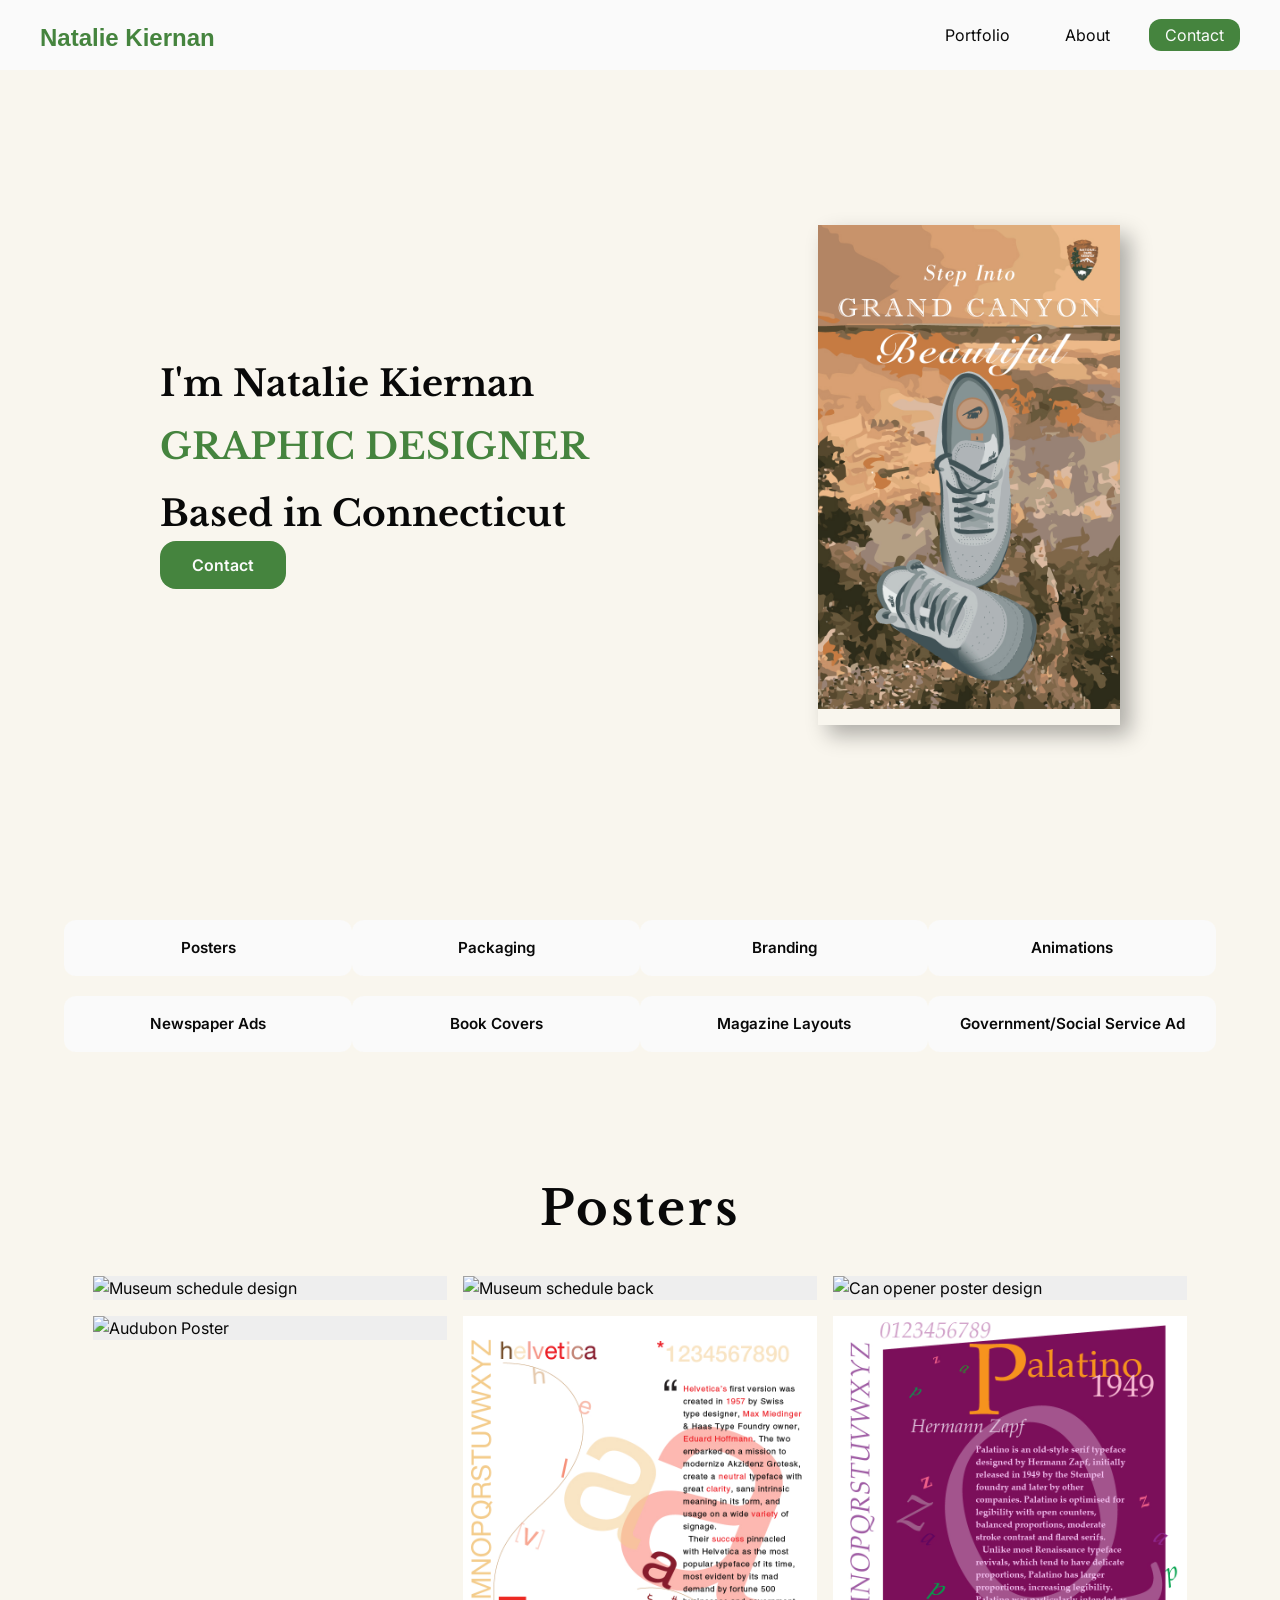
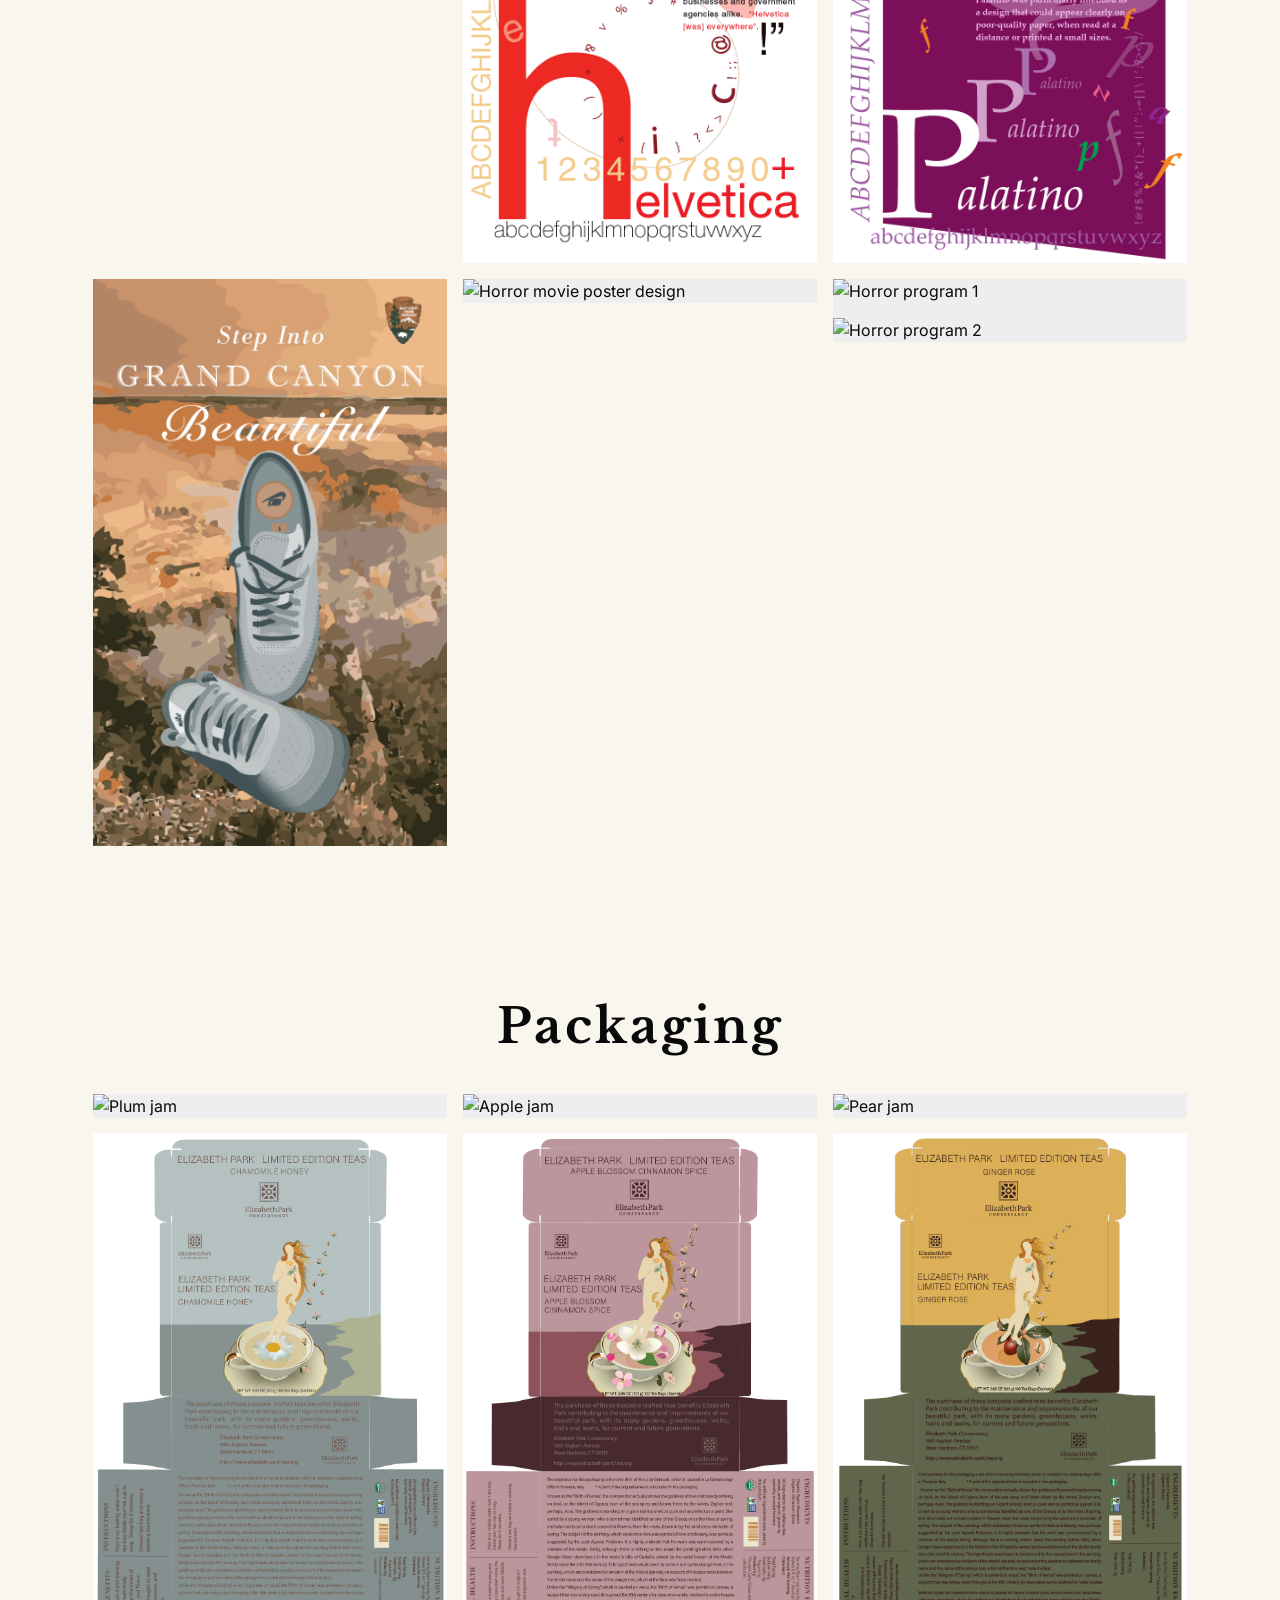
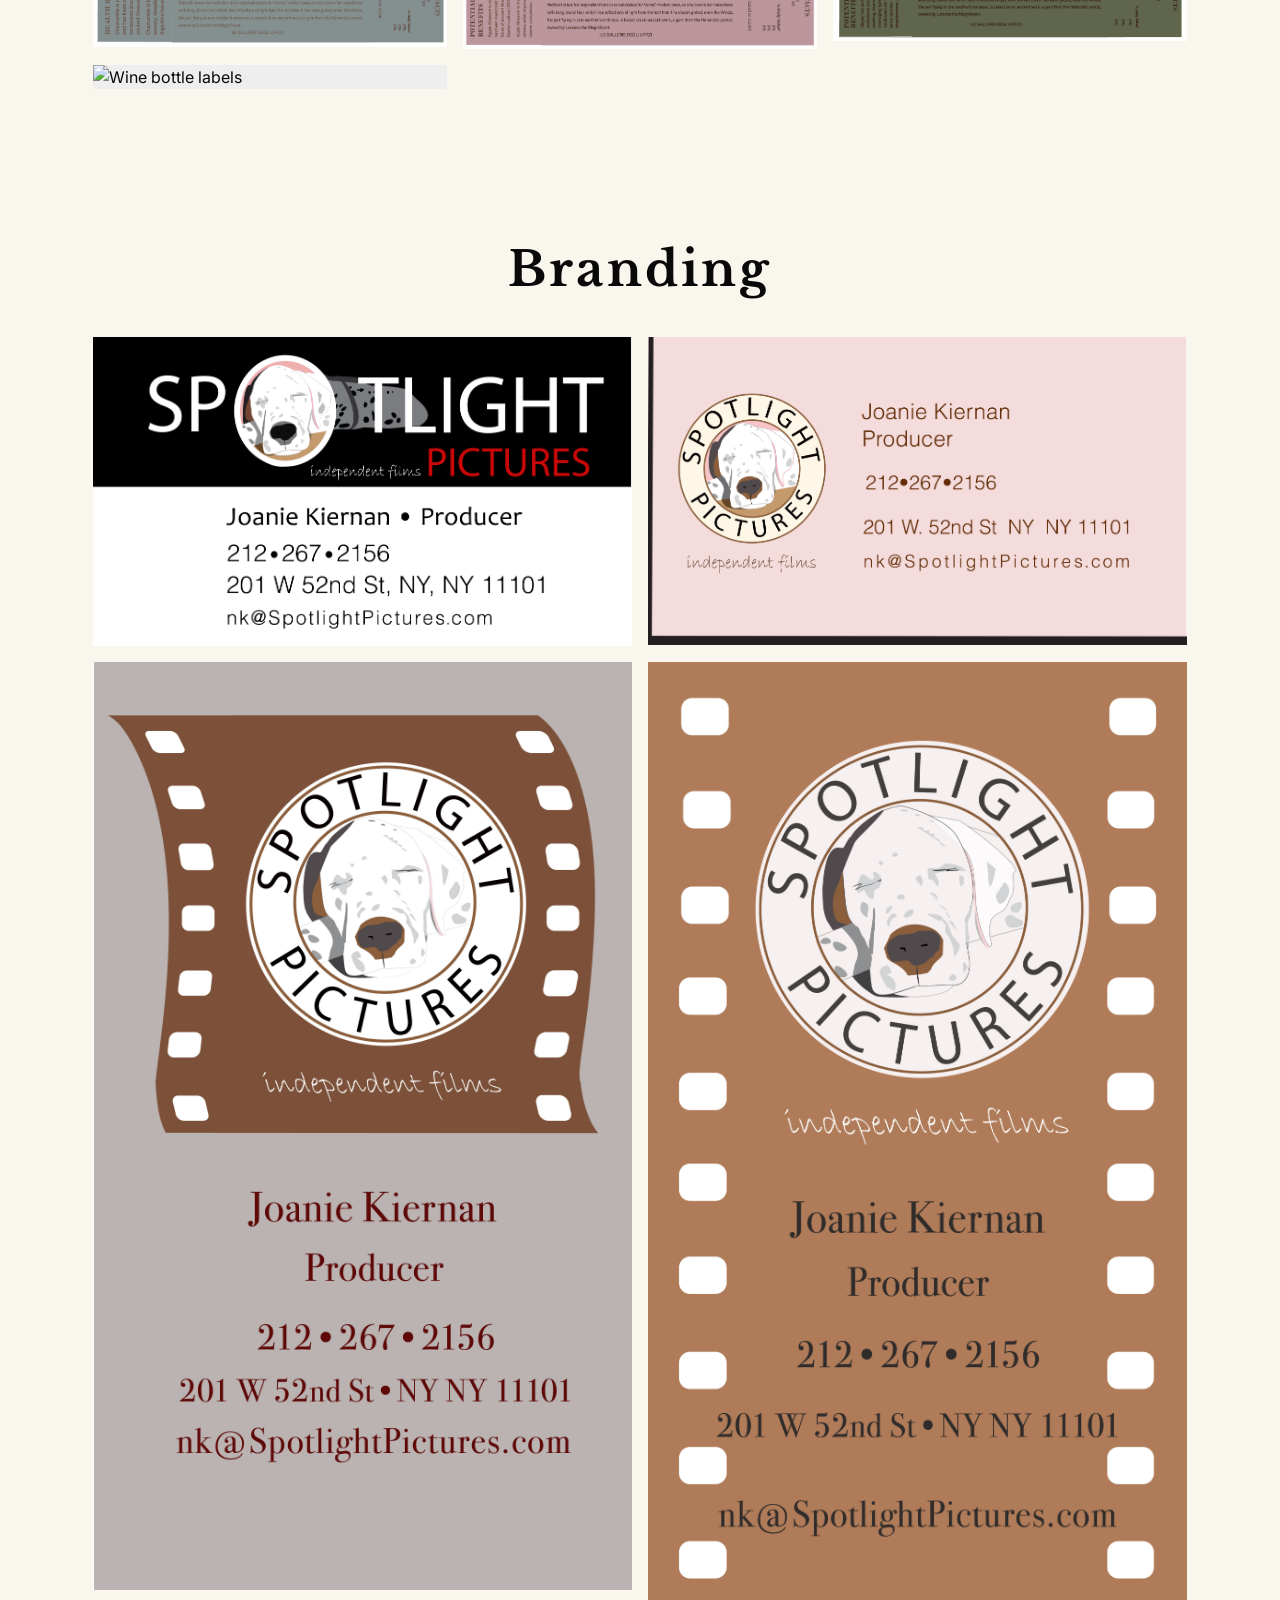
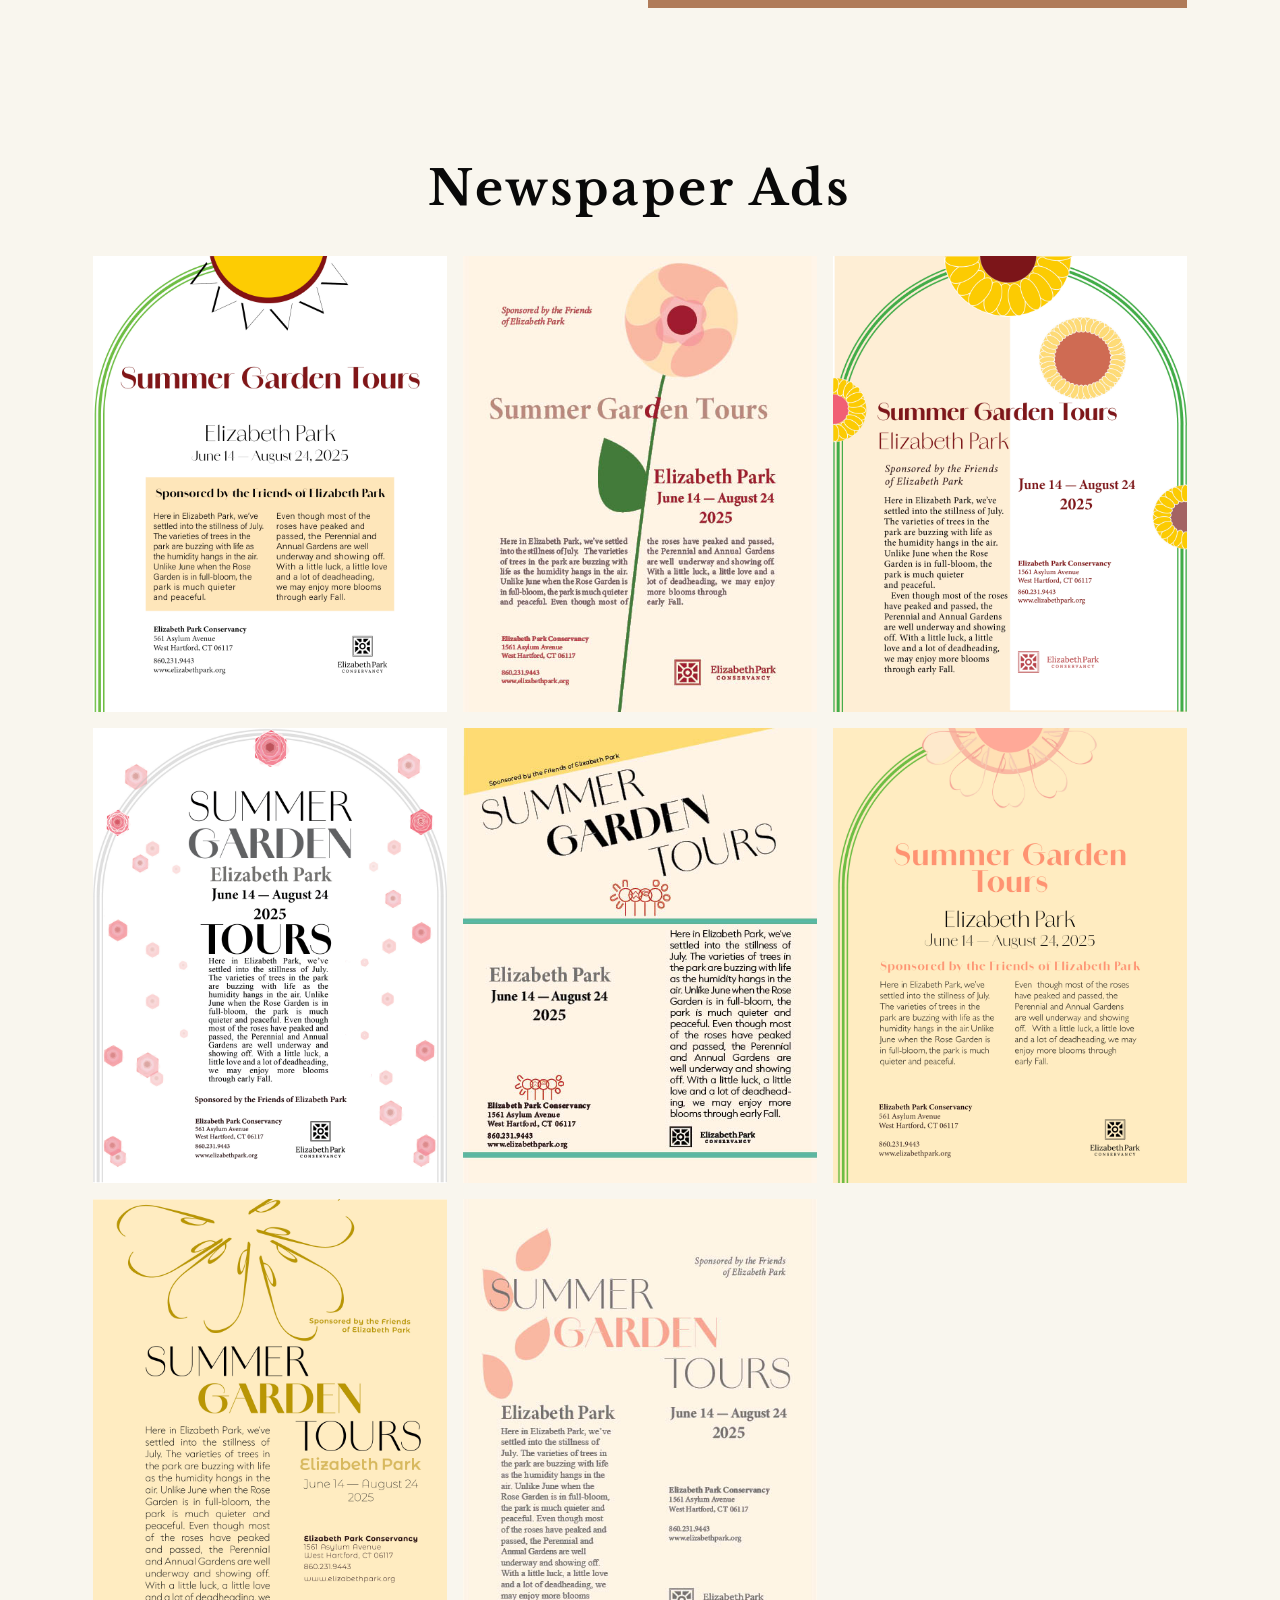
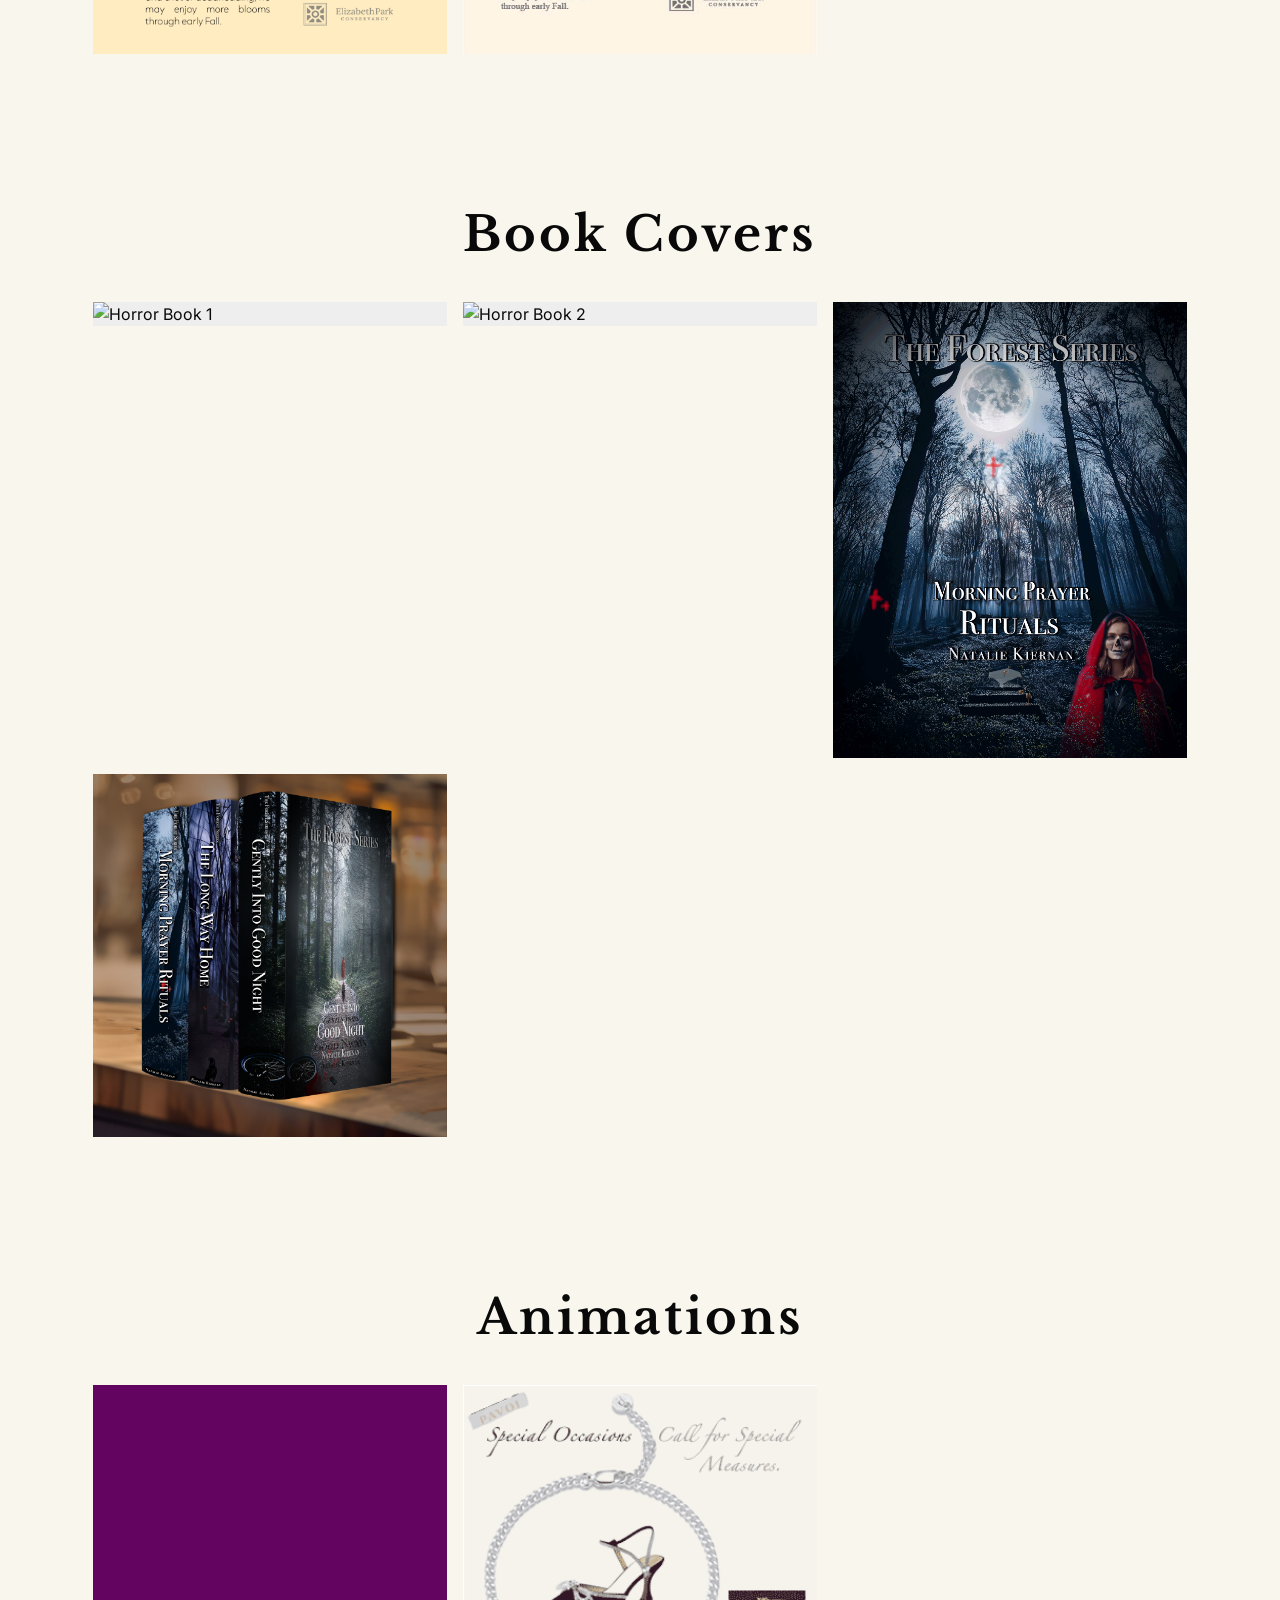
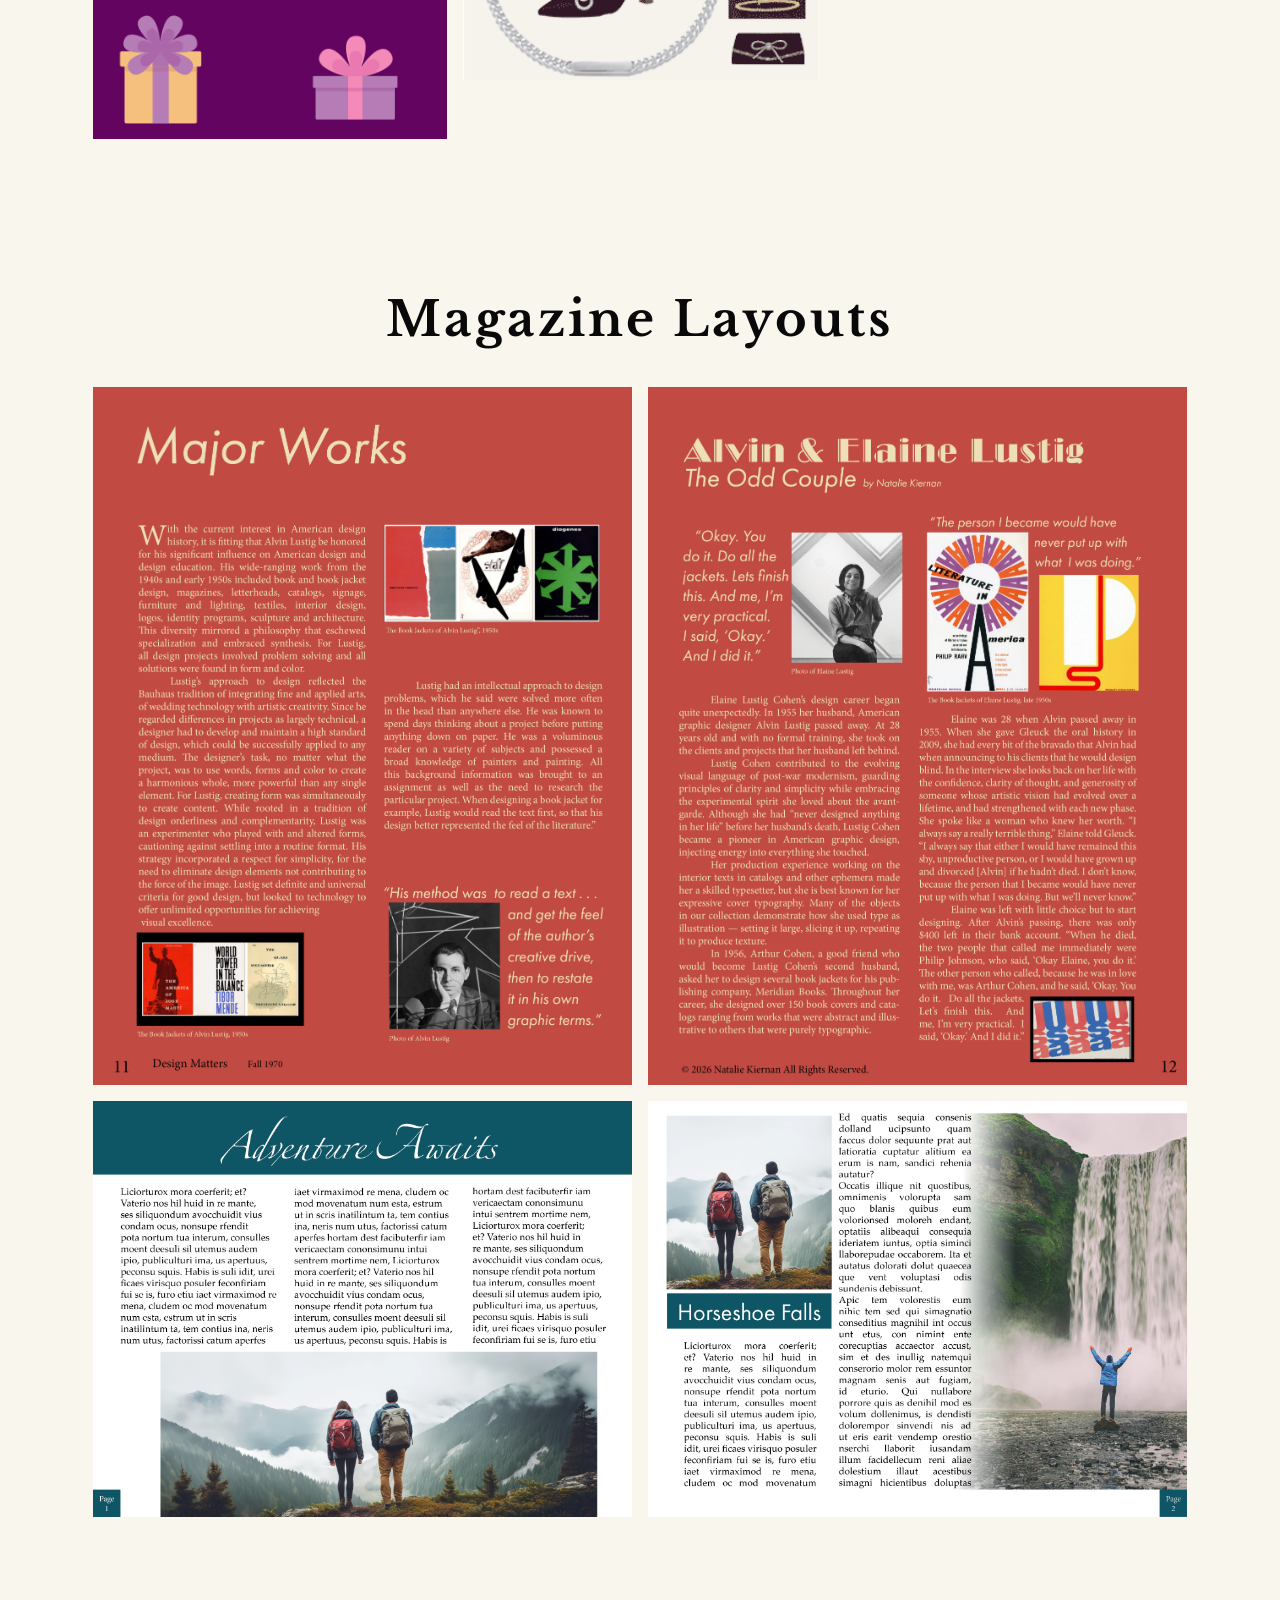
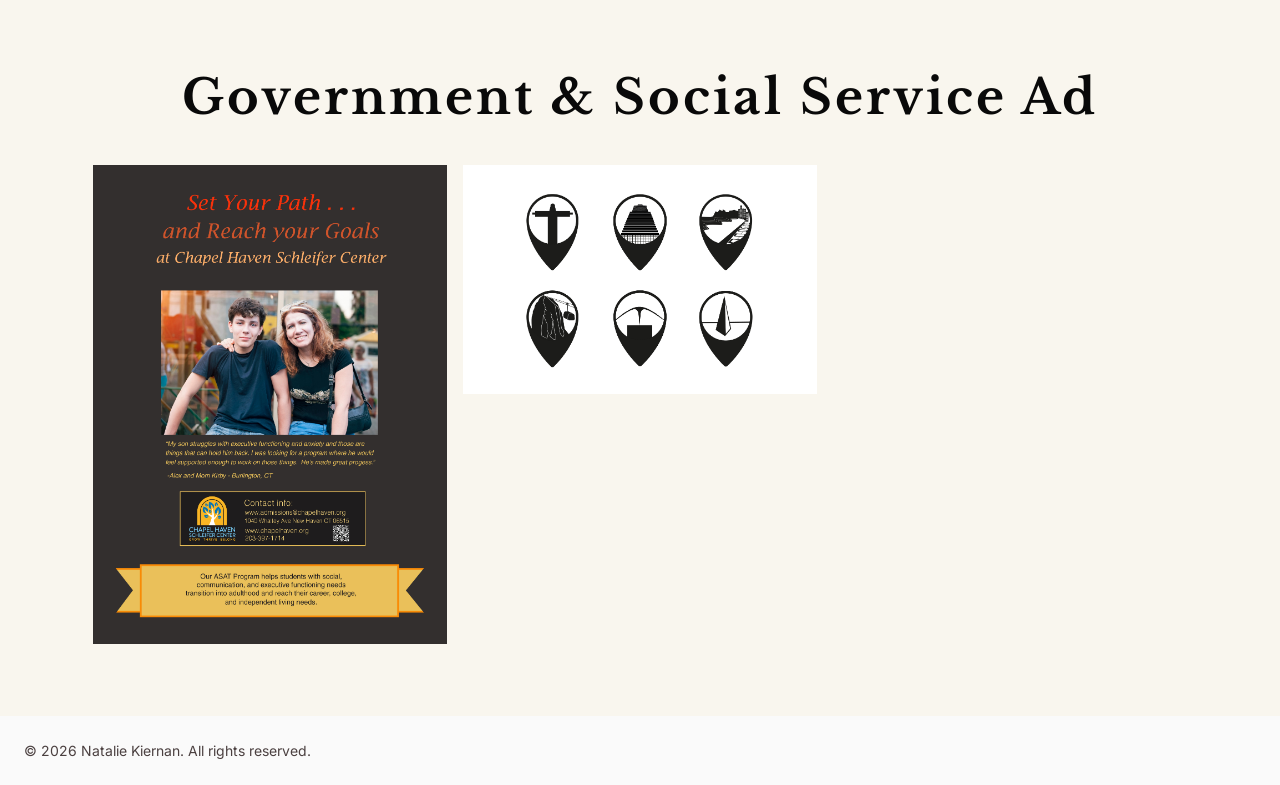
==== index.html @ e29e0937 "updates unkown at this point.  I needed to pussl from Aidan's font changes and padding removal" ====
<!doctype html>
<html lang="en">
  <head>
    <meta charset="UTF-8" />
    <meta name="viewport" content="width=device-width, initial-scale=1.0" />
    <title>Natalie Kiernan - Portfolio</title>
    <link rel="icon" type="image/jpg" href="" />
    <link rel="stylesheet" href="style.css" />
  </head>
  <body>
    <header class="header">
      <h1><a href="index.html" class="logo">Natalie Kiernan</a></h1>
      <nav aria-label="Main navigation">
        <ul>
          <li><a href="#posters" class="nav-link">Portfolio</a></li>
          <li class="border"><a href="about.html" class="nav-link">About</a></li>
          <li><a class="cta" href="contact.html">Contact</a></li>
        </ul>
      </nav>
    </header>

    <main>
      <section id="hero">
        <div class="container">
            <div class="info">
                <h1>I'm Natalie Kiernan</h1>
				<h1 class="hero-accent">GRAPHIC DESIGNER</h1>
				<h2>Based in Connecticut</h2>
				<a class="button" href="contact.html">Contact</a>
            </div>
            <div class="picture">
            <img class="hero-img" src="images/Sneakers-Parks-01.jpg" alt="Sneakers"/>
            <!-- <img src="images/baker-studio-headshot.png" alt="Headshot"/> -->
            </div>
        </div>
      	</section>
			<div class="grid-container">
				<a href="#posters">Posters</a>
				<a href="#packaging">Packaging</a>
				<a href="#branding">Branding</a>
				<a href="#animation">Animations</a>
				<a href="#newspaper-ad">Newspaper Ads</a>
				<a href="#bookcovers">Book Covers</a>
				<a href="#magazine">Magazine Layouts</a>
				<a href="#government-social">Government/Social Service Ad</a>
			</div>
      	<section id="posters" class="gallery-section">
        <div class="container">
          <h2 class="section-heading">Posters</h2>
          <div class="gallery">
            <div class="gallery-item">
              <img
                src="images/museum-schedule.jpg"
                alt="Museum schedule design"
                loading="lazy"
              />
              <span class="tooltip-text">Museum Schedule Poster (Front)</span>
            </div>
            <div class="gallery-item">
              <img
                src="images/museum-schedule-back.jpg"
                alt="Museum schedule back"
                loading="lazy"
              />
              <span class="tooltip-text">Museum Schedule Poster (Back)</span>
            </div>
            <div class="gallery-item">
              <img
                src="images/can-opener-poster.jpg"
                alt="Can opener poster design"
                loading="lazy"
              />
              <span class="tooltip-text"
                >Mechanical Tool Instruction Poster</span
              >
            </div>
            <div class="gallery-item">
              <img
                src="images/audubon-poster.jpg"
                alt="Audubon Poster"
                loading="lazy"
              />
              <span class="tooltip-text">Audubon Anniversary Poster</span>
            </div>
            <div class="gallery-item">
              <img
                src="images/helvetica-poster.jpg"
                alt="Helvetica poster"
                loading="lazy"
              />
              <span class="tooltip-text">San Serif Typeface Poster</span>
            </div>
            <div class="gallery-item">
              <img
                src="images/palatino-poster-darker.jpg"
                alt="Palatino poster darker"
                loading="lazy"
              />
              <span class="tooltip-text">Serif Typeface Poster</span>
            </div>
            <div class="gallery-item">
              <img
                src="images/Sneakers-Parks-01.jpg"
                alt="Sneakers-Grand Canyon poster"
                loading="lazy"
              />
              <span class="tooltip-text">National Parks Poster</span>
            </div>
            <div class="gallery-item">
              <img
                src="images/horror-poster.jpg"
                alt="Horror movie poster design"
                loading="lazy"
              />
              <span class="tooltip-text"
                >Radio Theatre Poster<br />Educational Creative Commons Usage of
                Images</span
              >
            </div>
            <div class="gallery-item">
              <div class="image-cell">
                <img
                  src="images/horror-program1.jpg"
                  alt="Horror program 1"
                  loading="lazy"
                />
                <span class="tooltip-text"
                  >Radio Theatre Folding Program - Cover<br />Educational
                  Creative Commons Usage of Images</span
                >
                <img
                  src="images/horror-program2.jpg"
                  alt="Horror program 2"
                  loading="lazy"
                />
                <span class="tooltip-text"
                  >Radio Theatre Folding Program - Front/Back<br />Educational
                  Creative Commons Usage of Images</span
                >
              </div>
            </div>
          </div>
          <div id="back-to-top">
            <a class="button" href="#hero">&uArr; Top</a>
		  </div>
        </div>
      </section>

      <section id="packaging" class="gallery-section">
        <div class="container">
          <h2 class="section-heading">Packaging</h2>
          <div class="gallery">
            <div class="gallery-item">
              <img src="images/jam-plum.jpg" alt="Plum jam" loading="lazy" />
              <span class="tooltip-text">Bespoke Plum Jam Label</span>
            </div>
            <div class="gallery-item">
              <img src="images/jam-apple.jpg" alt="Apple jam" loading="lazy" />
              <span class="tooltip-text">Bespoke Apple Jam Label</span>
            </div>
            <div class="gallery-item">
              <img src="images/jam-pear.jpg" alt="Pear jam" loading="lazy" />
              <span class="tooltip-text">Bespoke Pear Jam Label</span>
            </div>
            <div class="gallery-item">
              <img
                src="images/TEA-01.jpg"
                alt="tea package 1 (chamommile honey)"
                loading="lazy"
              />
              <span class="tooltip-text">Bespoke Tea Package</span>
            </div>
            <div class="gallery-item">
              <img
                src="images/TEA-02.jpg"
                alt="tea package 2 (apple blossom cinammon)"
                loading="lazy"
              />
              <span class="tooltip-text">Bespoke Tea Package</span>
            </div>
            <div class="gallery-item">
              <img
                src="images/TEA-03.jpg"
                alt="tea package 3 (ginger rose)"
                loading="lazy"
              />
              <span class="tooltip-text">Bespoke Tea Package</span>
            </div>
            <div class="gallery-item">
              <img
                src="images/wine-bottle-labels.jpg"
                alt="Wine bottle labels"
                loading="lazy"
              />
              <span class="tooltip-text">Wine Bottle Label</span>
            </div>
          </div>
        </div>
      </section>

      <section id="branding" class="gallery-section">
        <div class="container">
          <h2 class="section-heading">Branding</h2>
          <div class="gallery2">
            <div class="gallery-item">
              <img
                src="images/Logo1.jpg"
                alt="Spotlight logo designs"
                loading="lazy"
              />
              <span class="tooltip-text"
                >Logo and Business Card 1 for Independent Film Company<br />Educational
                Creative Commons Usage of Image</span
              >
            </div>
            <div class="gallery-item">
              <img
                src="images/Logo2.jpg"
                alt="Spotlight logo designs"
                loading="lazy"
              />
              <span class="tooltip-text"
                >Logo and Business Card 2 for Independent Film Company<br />Educational
                Creative Commons Usage of Image</span
              >
            </div>
            <div class="gallery-item">
              <img
                src="images/Logo3.jpg"
                alt="Spotlight logo designs"
                loading="lazy"
              />
              <span class="tooltip-text"
                >Logo and Business Card 3 for Independent Film Company<br />Educational
                Creative Commons Usage of Image</span
              >
            </div>
            <div class="gallery-item">
              <img
                src="images/Logo4.jpg"
                alt="Spotlight logo designs"
                loading="lazy"
              />
              <span class="tooltip-text"
                >Logo and Business Card 4 for Independent Film Company<br />Educational
                Creative Commons Usage of Image</span
              >
            </div>
          </div>
        </div>
      </section>

      <section id="newspaper-ad" class="gallery-section">
        <div class="container">
          <h2 class="section-heading">Newspaper Ads</h2>
          <div class="gallery">
            <div class="gallery-item">
              <img
                src="images/Flower Newspaper better (1).jpg"
                alt="flower 1 better"
                loading="lazy"
              />
              <span class="tooltip-text"
                >Full-Page Newspaper Ad-Weekend 1<br />(simple shapes, letters,
                3-color limit)</span
              >
            </div>
            <div class="gallery-item">
              <img
                src="images/Flower Newspaper  (2).jpg"
                alt="Flower 2"
                loading="lazy"
              />
              <span class="tooltip-text"
                >Full-Page Newspaper Ad-Weekend 2<br />(simple shapes, letters,
                3-color limit)</span
              >
            </div>
            <div class="gallery-item">
              <img
                src="images/Flower Newspaper  better (3).jpg"
                alt="Flower 3 better"
                loading="lazy"
              />
              <span class="tooltip-text"
                >Full-Page Newspaper Ad-Weekend 3<br />(simple shapes, letters,
                3-color limit)</span
              >
            </div>
            <div class="gallery-item">
              <img
                src="images/Flower Newspaper better (4).jpg"
                alt="Flower 4 better"
                loading="lazy"
              />
              <span class="tooltip-text"
                >Full-Page Newspaper Ad-Weekend 4<br />(simple shapes, letters,
                3-color limit)</span
              >
            </div>
            <div class="gallery-item">
              <img
                src="images/Flower Newspaper  (5).jpg"
                alt="Flower 5"
                loading="lazy"
              />
              <span class="tooltip-text"
                >Full-Page Newspaper Ad-Weekend 5<br />(simple shapes, letters,
                3-color limit)</span
              >
            </div>
            <div class="gallery-item">
              <img
                src="images/Flower Newspaper (2nd last) (3).jpg"
                alt="Flower 6"
                loading="lazy"
              />
              <span class="tooltip-text"
                >Full-Page Newspaper Ad-Weekend 6<br />(simple shapes, letters,
                3-color limit)</span
              >
            </div>
            <div class="gallery-item">
              <img
                src="images/Flower Newspaper (last).jpg"
                alt="Flower 7"
                loading="lazy"
              />
              <span class="tooltip-text"
                >Full-Page Newspaper Ad-Weekend 7<br />(simple shapes, letters,
                3-color limit)</span
              >
            </div>
            <div class="gallery-item">
              <img
                src="images/Flower Newspaper  (8).jpg"
                alt="Flower 8"
                loading="lazy"
              />
              <span class="tooltip-text"
                >Full-Page Newspaper Ad-Weekend 8<br />(simple shapes, letters,
                3-color limit)</span
              >
            </div>
          </div>
        </div>
      </section>

      <section id="bookcovers" class="gallery-section">
        <div class="container">
          <h2 class="section-heading">Book Covers</h2>
          <div class="gallery">
            <div class="gallery-item">
              <img
                src="images/horror-book-cover1.jpg"
                alt="Horror Book 1"
                loading="lazy"
              />
              <span class="tooltip-text"
                >Horror Book 1 Cover<br />Some Images were AI-Generated</span
              >
            </div>
            <div class="gallery-item">
              <img
                src="images/horror-book-cover2.jpg"
                alt="Horror Book 2"
                loading="lazy"
              />
              <span class="tooltip-text"
                >Horror Book 2 Cover<br />Some Images were AI-Generated</span
              >
            </div>
            <div class="gallery-item">
              <img
                src="images/horror-book-cover3.gif"
                alt="Horror Book 3"
                loading="lazy"
              />
              <span class="tooltip-text"
                >Horror Book 3 Cover<br />Some Images were AI-Generated</span
              >
            </div>
            <div class="gallery-item">
              <img
                src="images/horror-book-covers-shelf.jpg"
                alt="Horror Book Covers Shelf"
                loading="lazy"
              />
              <span class="tooltip-text"
                >Book Series<br />Some Images were AI-Generated</span
              >
            </div>
          </div>
        </div>
      </section>

      <section id="animation" class="gallery-section">
        <div class="container">
          <h2 class="section-heading">Animations</h2>
          <div class="gallery">
            <div class="gallery-item">
              <img
                src="images/Animated-Card.gif"
                alt="Birthday card new"
                loading="lazy"
              />
              <span class="tooltip-text">Birthday Card</span>
            </div>
            <div class="gallery-item">
              <img
                src="images/click-ad-fashion.gif"
                alt="Click Ad-fashion"
                loading="lazy"
              />
              <span class="tooltip-text">Fashion Click-Ad</span>
            </div>
          </div>
        </div>
      </section>

      <section id="magazine" class="gallery-section">
        <div class="container">
          <h2 class="section-heading">Magazine Layouts</h2>
          <div class="gallery2">
            <div class="gallery-item">
              <img
                src="images/MAG-lustig.jpg"
                alt="1970 Magazine Layout Page 1"
                loading="lazy"
              />
              <span class="tooltip-text">1970 Magazine Layout (Page 1)</span>
            </div>
            <div class="gallery-item">
              <img
                src="images/MAG-lustig2.jpg"
                alt="1970 Magazine Layout Page 2"
                loading="lazy"
              />
              <span class="tooltip-text">1970 Magazine Layout (Page 2)</span>
            </div>
            <div class="gallery-item">
              <img
                src="images/Adventure_Awaits-turquios-individual-pages.jpg"
                alt="Modern Magazine Design Page 1"
                loading="lazy"
              />
              <span class="tooltip-text">Modern Magazine Design-Page 1</span>
            </div>
            <div class="gallery-item">
              <img
                src="images/Adventure_Awaits-turquios-individual-pages2.jpg"
                alt="Modern Magazine Design Page 2"
                loading="lazy"
              />
              <span class="tooltip-text">Modern Magazine Design-Page 2</span>
            </div>
          </div>
        </div>
      </section>

      <section id="government-social" class="gallery-section">
        <div class="container">
          <h2 class="section-heading">Government &amp; Social Service Ad</h2>
          <div class="gallery">
            <div class="gallery-item">
              <img
                src="images/CHAPEL HAVEN FINAL-unblurred.jpg"
                alt="Chapel Haven social service flyer"
                loading="lazy"
              />
              <span class="tooltip-text">Social Service Flyer 8x11</span>
            </div>
            <div class="gallery-item">
              <img
                src="images/landmark pins.jpg"
                alt="Map pins tourist landmarks Rio de Janeiro"
                loading="lazy"
              />
              <span class="tooltip-text"
                >Map Pins-Tourist Landmarks-Rio De Janiero</span
              >
            </div>
          </div>
        </div>
      </section>
    </main>

    <footer>
    	&copy; 2026 Natalie Kiernan. All rights reserved.
    </footer>

    <div
      class="lightbox"
      id="lightbox"
      role="dialog"
      aria-modal="true"
      aria-label="Image preview"
    >
      <button
        class="lightbox-close"
        id="lightbox-close"
        aria-label="Close preview"
      >
        &times;
      </button>
      <button
        class="lightbox-nav lightbox-prev"
        id="lightbox-prev"
        aria-label="Previous image"
      >
        &#8249;
      </button>
      <img id="lightbox-img" src="" alt="" />
      <button
        class="lightbox-nav lightbox-next"
        id="lightbox-next"
        aria-label="Next image"
      >
        &#8250;
      </button>
    </div>

    <script src="script.js"></script>
  </body>
</html>
---- style.css ----
@import url('https://fonts.googleapis.com/css2?family=Cormorant:ital,wght@0,300..700;1,300..700&family=Inter:ital,opsz,wght@0,14..32,100..900;1,14..32,100..900&family=Libre+Baskerville:ital,wght@0,400..700;1,400..700&family=Montserrat:ital,wght@0,100..900;1,100..900&display=swap');

@font-face {
  font-family: "Above-the-Beyond";
  src: url(fonts/Above\ the\ Beyond\ Script.woff2);
}

@font-face {
  font-family: "Open-Sans";
  src: url(fonts/Open_Sans/OpenSans-VariableFont_wdth\,wght.ttf);
}

/* Global variables */
:root {
  --header-color: #fafafa;
  --primary-color: #f9f6ee;
  --font-color: #090909;
  --accent-color: #45843e;
  --accent-hover: #6fc466;
  --muted-color: #4b4040;
<<<<<<< HEAD
  --border-color: #8a8a8a;
  /* --gradient: linear-gradient(to right, #96de5f, var(--accent-color)); */
  --gradient: linear-gradient(
    to right,
    var(--accent-color),
    #96de5f,
    var(--accent-color)
  );
  --main-font: "Above-the-Beyond", Arial, sans-serif;
  --body-font: Arial, Helvetica, sans-serif;
=======
  --border-color: #e0e0e0;
  --gradient: linear-gradient(to right, var(--accent-color), #96de5f);
  --main-font: "Libre Baskerville", "Cormorant", serif;
  --body-font: "Inter", "Montserrat", "Open-Sans", sans-serif;
>>>>>>> 3310c8bf9ef73bd9fdb3c241954a24eabcb4770b
  --shadow: 0 4px 20px rgba(9, 9, 9, 0.08);
  --transition: 0.2s ease;
}

/* What does this do? remove all padding? */
*,
*::before,
*::after {
  padding: 0;
  margin: 0;
  box-sizing: border-box;
  text-decoration: none;
}

html {
  scroll-behavior: smooth;
}

/* Body Tier 1 */

body {
  /* Typography and Color */
  font-family: var(--body-font);
  line-height: 1.5;
  color: var(--font-color);
  background-color: var(--primary-color);
  
  /* Layout */
  min-height: 100vh;
  display: flex;
  flex-direction: column;
}

/* Header Tier 2 */

header {
  position: sticky;
  top: 0;
  z-index: 8;
  width: 100%;
  height: 70px;
  justify-content: space-between;
  display: flex;
  align-items: center;
  background-color: var(--header-color);
  border-bottom: 1px solid var(--border-color) ;
  padding: 20px 40px;
}

.logo {
  font-family: "Above-the-Beyond", sans-serif;
  font-size: 1.5rem;
  background: var(--accent-color);
  -webkit-background-clip: text;
  background-clip: text;
  -webkit-text-fill-color: transparent;
}

.border {
  padding: 0 7px;
  border-left: 1px var(--border-color) solid;
  border-right: 1px var(--border-color) solid;
}

nav ul {
  list-style-type: none;
  display: flex;
  align-items: center;
  gap: 1rem;
}

.nav-link, .cta{
  padding: 0.4em 1em;
  border-radius: 12px;
}

.nav-link {
  color: var(--font-color);
  transition:
    background-color var(--transition),
    color var(--transition);
}

.nav-link:hover,
.nav-link.active {
  color: rgb(34, 34, 34);
  background-color: rgb(245, 240, 240);
}

.cta {
  color: var(--header-color);
  background-color: var(--accent-color);
}

.cta:hover {
  background-color: var(--accent-hover);
}

/* Layout */

.container {
  max-width: 1224px;
  width: 90%;
  margin: auto;
  padding: 40px 0;
}

/* Main Tier 2 */

main {
  flex: 1;
}

.section-heading {
  font-family: var(--main-font);
  font-size: 3rem;
  text-align: center;
  letter-spacing: 3px;
  margin-bottom: 2rem;
}

#back-to-top {
  text-align: center;
  margin-top: 2rem;
  position: fixed;
  bottom: 20px;
  right: 20px;
  opacity: 0;
  visibility: hidden;
  transition: opacity 0.3s, visibility 0.3s;
  z-index: 8;
}

#back-to-top.show {
  opacity: 1;
  visibility: visible;
}

.button {
  font-family: var(--body-font);
  display: inline-block;
  background-color: var(--accent-color);
  color: var(--header-color);
  border-radius: 16px;
  font-size: 1rem;
  font-weight: 600;
  padding: 0.75em 2em;
  transition:
    background-color var(--transition),
    transform var(--transition);
}

.button:hover {
  background-color: var(--accent-hover);
  transform: translateY(-2px);
}

/* Hero Tier 3*/

#hero {
  width: 100%;
  min-height: 90dvh;
  display: flex;
  align-items: center;
}

#hero .container {
  width: 75%;
  margin: 0 auto;
  padding: 0;
  display: flex;
  align-items: center;
  justify-content: center;
  gap: 5rem;
}

.hero-img {
  width: 100%;
  max-width: 500px;
  height: 500px;
  display: block;
  padding-bottom: 1rem;
  box-shadow: 10px 10px 20px rgba(0, 0, 0, 0.3);
}

.info {
  flex: 1;
  font-family: var(--main-font);
  font-size: 1.5rem;
}

#hero h1 {
  line-height: 1.3;
  margin-bottom: 1rem;
  font-weight: 700;
}

.hero-accent {
  font-weight: 900;
  background: var(--accent-color);
  -webkit-background-clip: text;
  background-clip: text;
  -webkit-text-fill-color: transparent;
}

/* Gallery Tier 3*/

.gallery-section {
  scroll-margin-top: 80px;
  padding: 2rem;
}

/* Section navigation */

.grid-container {
  display: grid;
  grid-template-columns: repeat(4, 1fr);
<<<<<<< HEAD
  gap: 5px;
  row-gap: 20px;
=======
  gap: 0.75rem;
  max-width: 1224px;
  width: 90%;
  margin: 0 auto;
  padding: 2.5rem 0 3rem;
  border-top: 1px solid var(--border-color);
  border-bottom: 1px solid var(--border-color);
>>>>>>> 3310c8bf9ef73bd9fdb3c241954a24eabcb4770b
}

.grid-container a {
  display: flex;
  align-items: center;
  justify-content: center;
  min-height: 3.5rem;
  padding: 0.85rem 1rem;
  text-align: center;
  font-family: var(--body-font);
  font-size: 0.95rem;
  font-weight: 600;
  line-height: 1.35;
  color: var(--font-color);
  background-color: var(--header-color);
  border: 1px solid var(--border-color);
  border-radius: 12px;
  transition:
    background-color var(--transition),
    color var(--transition),
    border-color var(--transition),
    transform var(--transition),
    box-shadow var(--transition);
}

.grid-container a:hover {
  background-color: var(--accent-color);
  border-color: var(--accent-color);
  color: var(--header-color);
  transform: translateY(-2px);
  box-shadow: var(--shadow);
}

.grid-container a:focus-visible {
  outline: 2px solid var(--accent-color);
  outline-offset: 2px;
}

.gallery {
  display: grid;
  grid-template-columns: repeat(3, 1fr);
  gap: 16px;
}

.gallery2 {
  display: grid;
  grid-template-columns: repeat(2, 1fr);
  gap: 16px;
}

.gallery-item {
  overflow: hidden;
  cursor: pointer;
  position: relative;
  background: #eee;
  height: fit-content;
}

.gallery-item img {
  width: 100%;
  object-fit: cover;
  display: block;
  pointer-events: auto;
  transition:
    transform 0.35s ease,
    filter 0.35s ease;
}

.gallery-item:hover img {
  transform: scale(1.03);
  filter: brightness(0.92);
}

.gallery-item::after {
  content: "Zoom";
  position: absolute;
  inset: 0;
  display: flex;
  align-items: center;
  justify-content: center;
  background: rgba(9, 9, 9, 0.45);
  color: #fff;
  font-size: 0.95rem;
  font-weight: 600;
  letter-spacing: 0.05em;
  text-transform: uppercase;
  opacity: 0;
  transition: opacity var(--transition);
}

.gallery-item:hover::after {
  opacity: 1;
}

.image-cell {
  display: flex;
  flex-direction: column;
  align-items: center;
  gap: 15px;
}

.gallery-item .tooltip-text {
  visibility: hidden;
  position: absolute;
  bottom: 50px;
  left: 50%;
  transform: translateX(-50%);
  background-color: rgba(0, 0, 0, 0.85);
  color: #ffffff;
  padding: 6px 12px;
  border-radius: 4px;
  font-size: 13px;
  font-family: sans-serif;
  text-align: center;
  white-space: nowrap;
  z-index: 7;
  opacity: 0;
  transition:
    opacity 0.2s ease,
    transform 0.2s ease;
  pointer-events: none;
}

.gallery-item:hover .tooltip-text {
  visibility: visible;
  opacity: 1;
}

/* Lightbox */

.lightbox {
  position: fixed;
  inset: 0;
  z-index: 9;
  background: rgba(9, 9, 9, 0.92);
  display: flex;
  align-items: center;
  justify-content: center;
  padding: 2rem;
  opacity: 0;
  visibility: hidden;
  transition:
    opacity 0.3s ease,
    visibility 0.3s ease;
}

.lightbox.open {
  opacity: 1;
  visibility: visible;
}

.lightbox img {
  max-width: 90vw;
  max-height: 85vh;
  object-fit: contain;
  box-shadow: 0 8px 40px rgba(0, 0, 0, 0.4);
}

.lightbox-close {
  position: absolute;
  top: 1.5rem;
  right: 1.5rem;
  background: none;
  border: none;
  color: #fff;
  font-size: 2.5rem;
  line-height: 1;
  cursor: pointer;
  padding: 0.25rem 0.5rem;
  opacity: 0.8;
  transition: opacity var(--transition);
}

.lightbox-close:hover {
  opacity: 1;
}

.lightbox-nav {
  position: absolute;
  top: 50%;
  transform: translateY(-50%);
  background: rgba(255, 255, 255, 0.12);
  border: none;
  color: #fff;
  font-size: 2.75rem;
  line-height: 1;
  width: 3rem;
  height: 3rem;
  border-radius: 50%;
  cursor: pointer;
  display: flex;
  align-items: center;
  justify-content: center;
  opacity: 0.85;
<<<<<<< HEAD
  transition:
    opacity var(--transition),
    background-color var(--transition);
  z-index: 1001;
=======
  transition: opacity var(--transition), background-color var(--transition);
  z-index: 10;
>>>>>>> 3310c8bf9ef73bd9fdb3c241954a24eabcb4770b
}

.lightbox-nav:hover {
  opacity: 1;
  background: rgba(255, 255, 255, 0.22);
}

.lightbox-prev {
  left: 1rem;
}

.lightbox-next {
  right: 1rem;
}

@media (max-width: 600px) {
  .lightbox-nav {
    font-size: 2rem;
    width: 2.5rem;
    height: 2.5rem;
  }

  .lightbox-prev {
    left: 0.5rem;
  }

  .lightbox-next {
    right: 0.5rem;
  }

  .lightbox {
    padding: 1rem 3.5rem;
  }
}

/* About */

.about {
  max-width: 800px;
  margin: 3rem auto;
  padding: 0 1.5rem 4rem;
}

.about h2 {
  font-family: var(--main-font);
  font-size: 2rem;
  margin-bottom: 2rem;
  text-align: left;
}

.about-info {
  display: flex;
  flex-direction: row;
  gap: 2.5rem;
  align-items: flex-start;
}

.about-info .about-img {
  width: 350px;
  height: 350px;
  object-fit: cover;
  border-radius: 12px;
  flex-shrink: 0;
  box-shadow: var(--shadow);
}

.about-info p {
  font-size: 16px;
  line-height: 1.8;
  color: var(--muted-color);
  margin-bottom: 1rem;
}

/* Contact */

.contact {
  max-width: 600px;
  margin: 4rem auto;
  padding: 0 1.5rem 4rem;
  text-align: center;
}

.contact h2 {
  font-family: var(--main-font);
  font-size: 2.5rem;
  margin-bottom: 1rem;
}

.contact p {
  color: var(--muted-color);
  margin-bottom: 2.5rem;
  font-size: 1.05rem;
}

.contact-list {
  list-style: none;
  display: flex;
  flex-direction: column;
  gap: 1.25rem;
}

.contact-list li {
  background: var(--header-color);
  border: 1px solid #e0e0e0;
  border-radius: 12px;
  padding: 1.25rem 1.5rem;
  font-size: 1.05rem;
  transition:
    box-shadow var(--transition),
    transform var(--transition);
}

.contact-list li:hover {
  box-shadow: var(--shadow);
  transform: translateY(-2px);
}

.contact-list a {
  color: var(--accent-color);
  font-weight: 600;
  transition: color var(--transition);
}

.contact-list a:hover {
  color: var(--accent-hover);
  text-decoration: underline;
}

/* Footer */

footer {
  text-align: left;
  padding: 1.5rem;
  font-size: 0.875rem;
  color: var(--muted-color);
  border-top: 1px solid var(--border-color);
  background: var(--header-color);
}

/* Responsive */

@media (max-width: 900px) {
  .gallery {
    grid-template-columns: repeat(2, 1fr);
  }

  .grid-container {
    grid-template-columns: repeat(2, 1fr);
    padding: 2rem 0 2.5rem;
  }

  #hero .container {
    flex-direction: column-reverse;
    text-align: center;
    gap: 2rem;
  }
}

@media (max-width: 768px) {
  header {
    height: auto;
    flex-direction: column;
    padding: 1rem 0;
    gap: 0.75rem;
  }

  .gallery {
    grid-template-columns: 1fr;
  }

  .about-info {
    flex-direction: column;
    align-items: center;
    text-align: center;
  }

  .about h2 {
    text-align: center;
  }

  .about-info .about-img {
    width: 200px;
    height: 250px;
  }
}

@media (max-width: 480px) {
  nav ul {
    flex-wrap: wrap;
    justify-content: center;
  }

  nav a {
    font-size: 14px;
    padding: 0.35em 0.75em;
  }

  .grid-container {
    grid-template-columns: 1fr;
    gap: 0.5rem;
    padding: 1.5rem 0 2rem;
  }

  .grid-container a {
    min-height: 3rem;
    font-size: 0.875rem;
    padding: 0.75rem 1rem;
  }
}
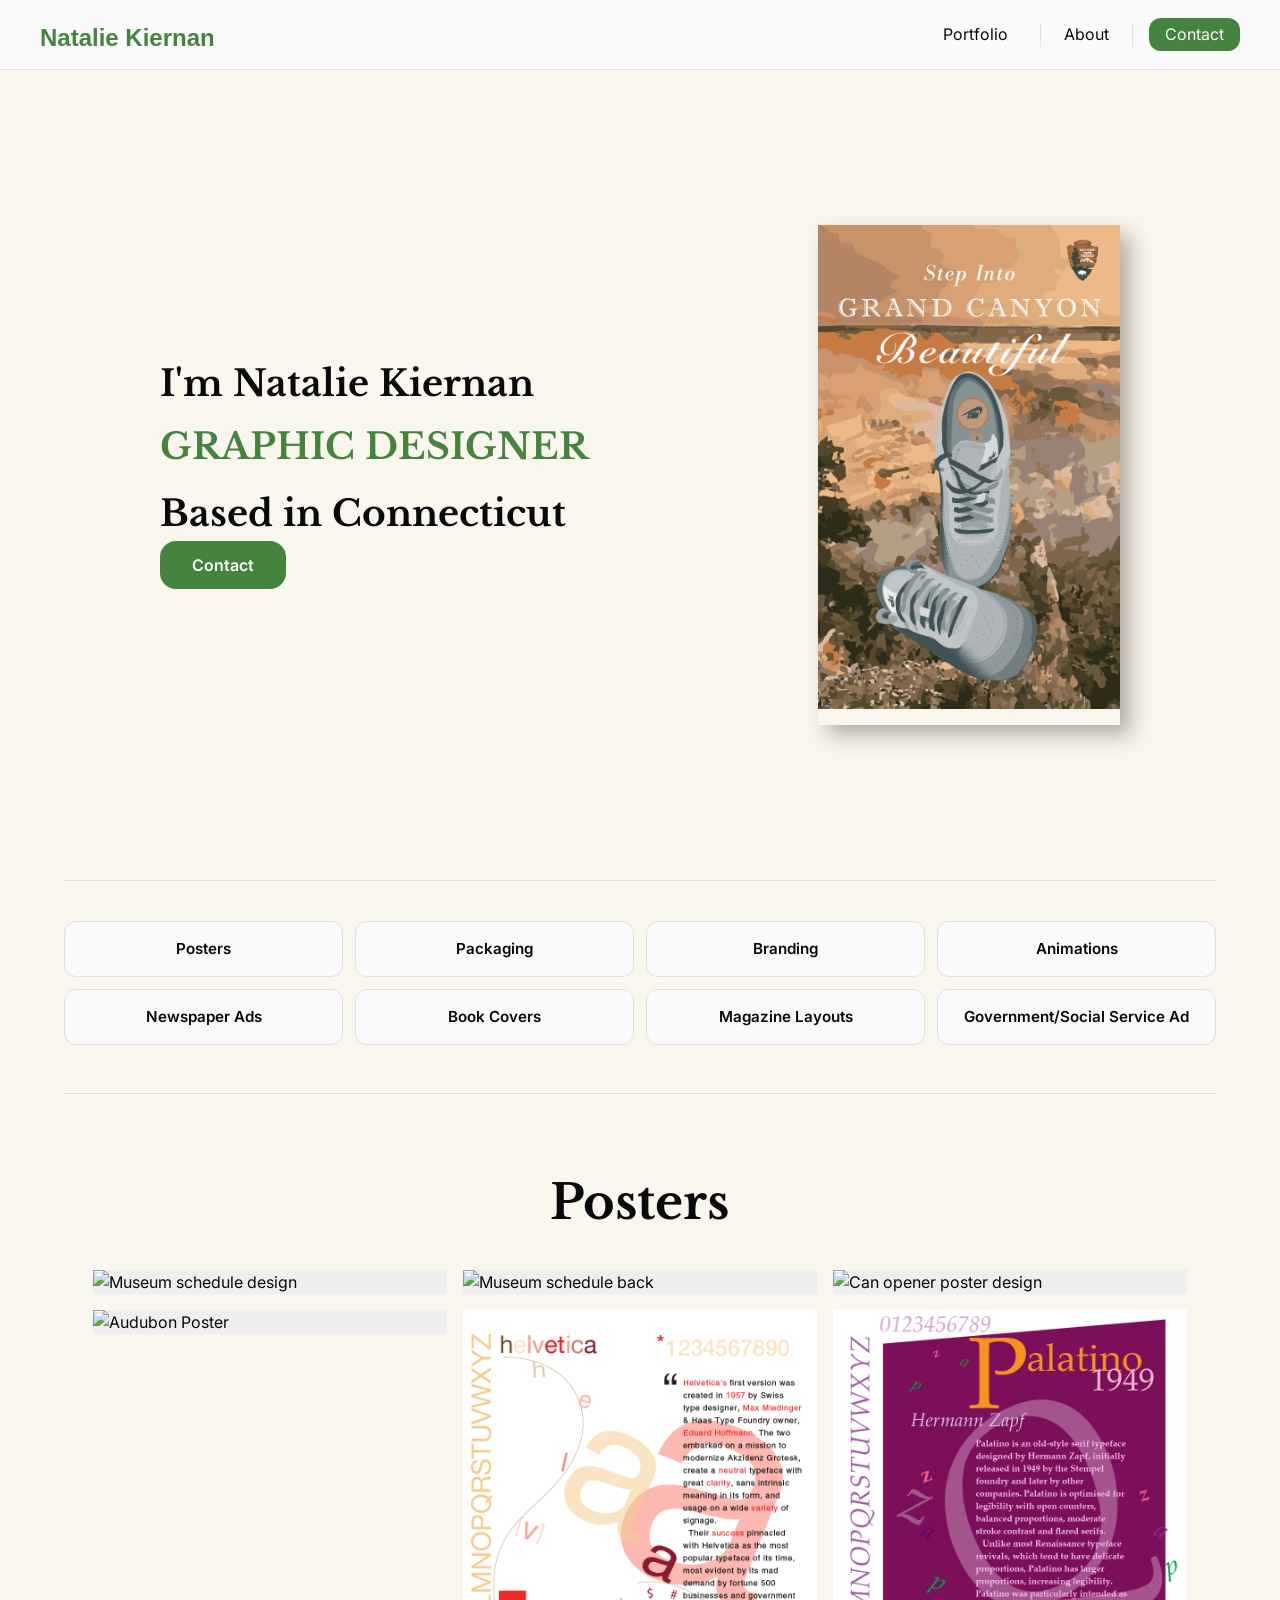
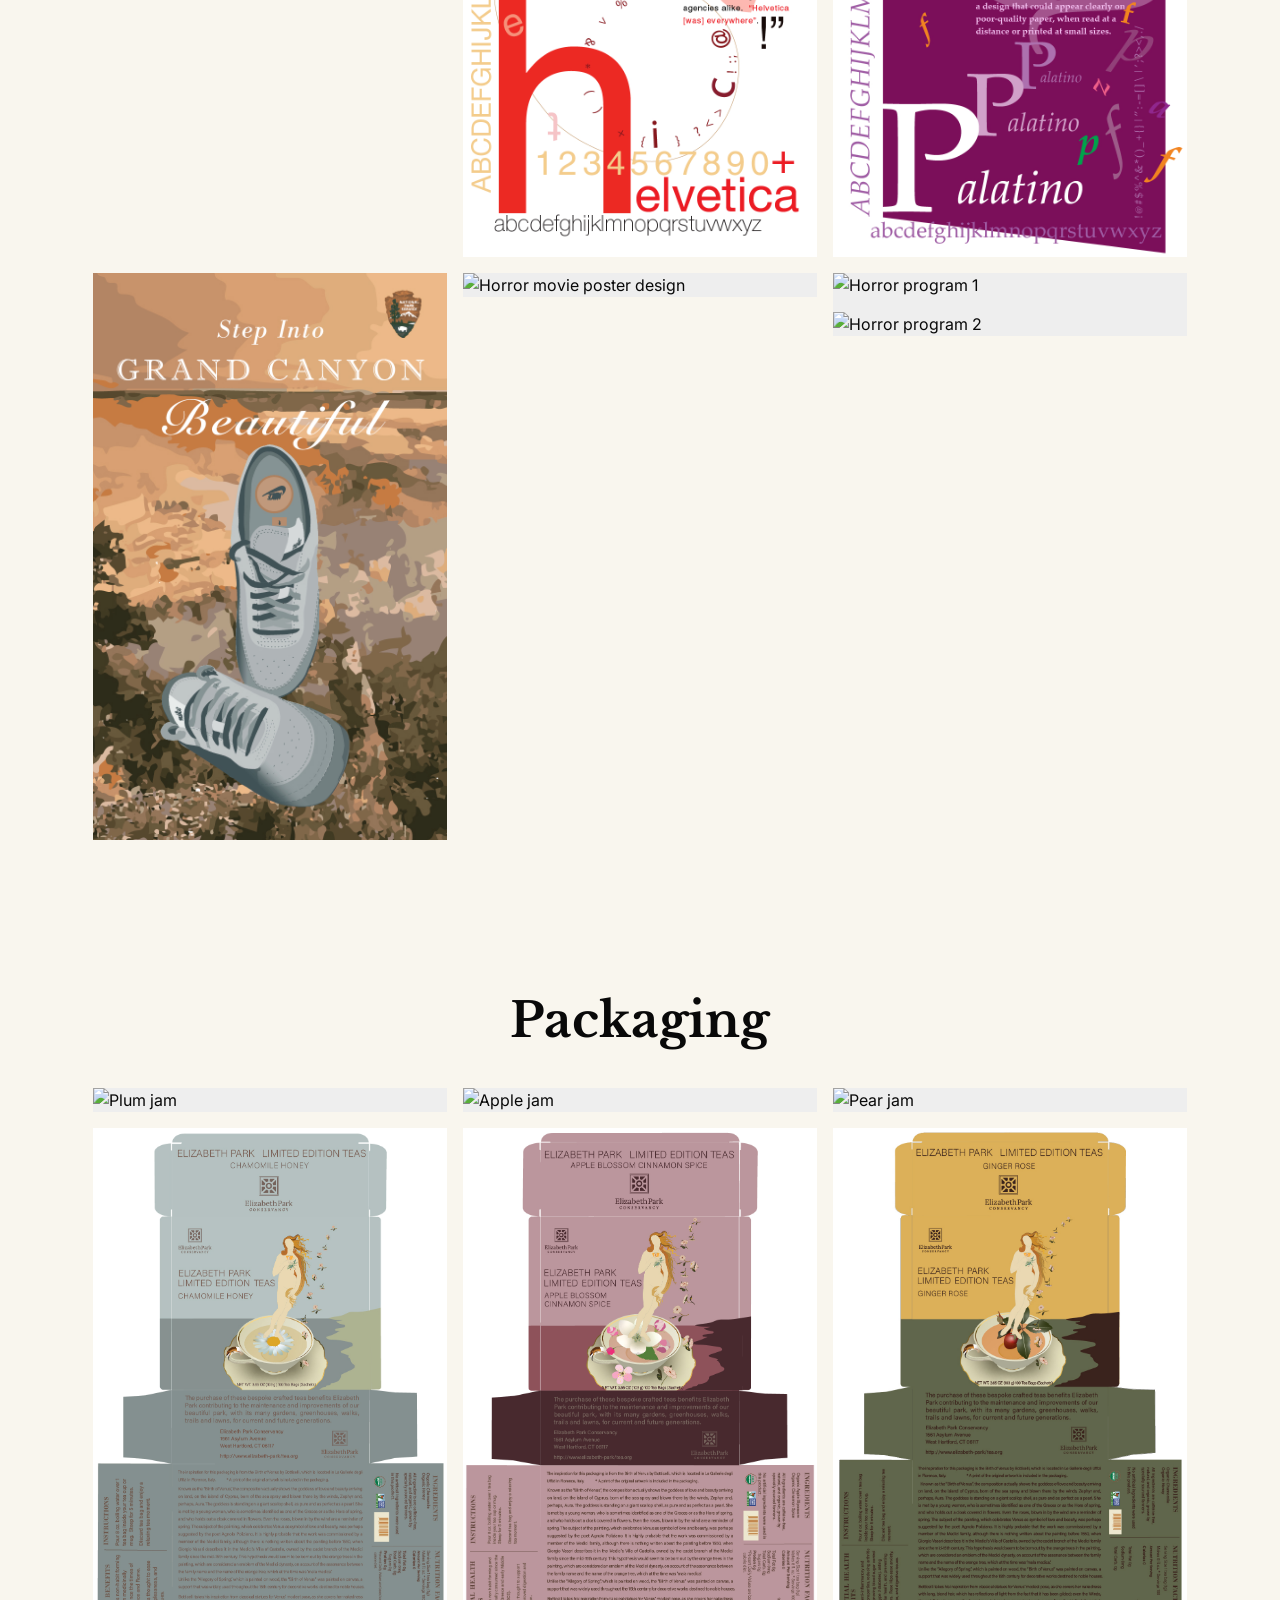
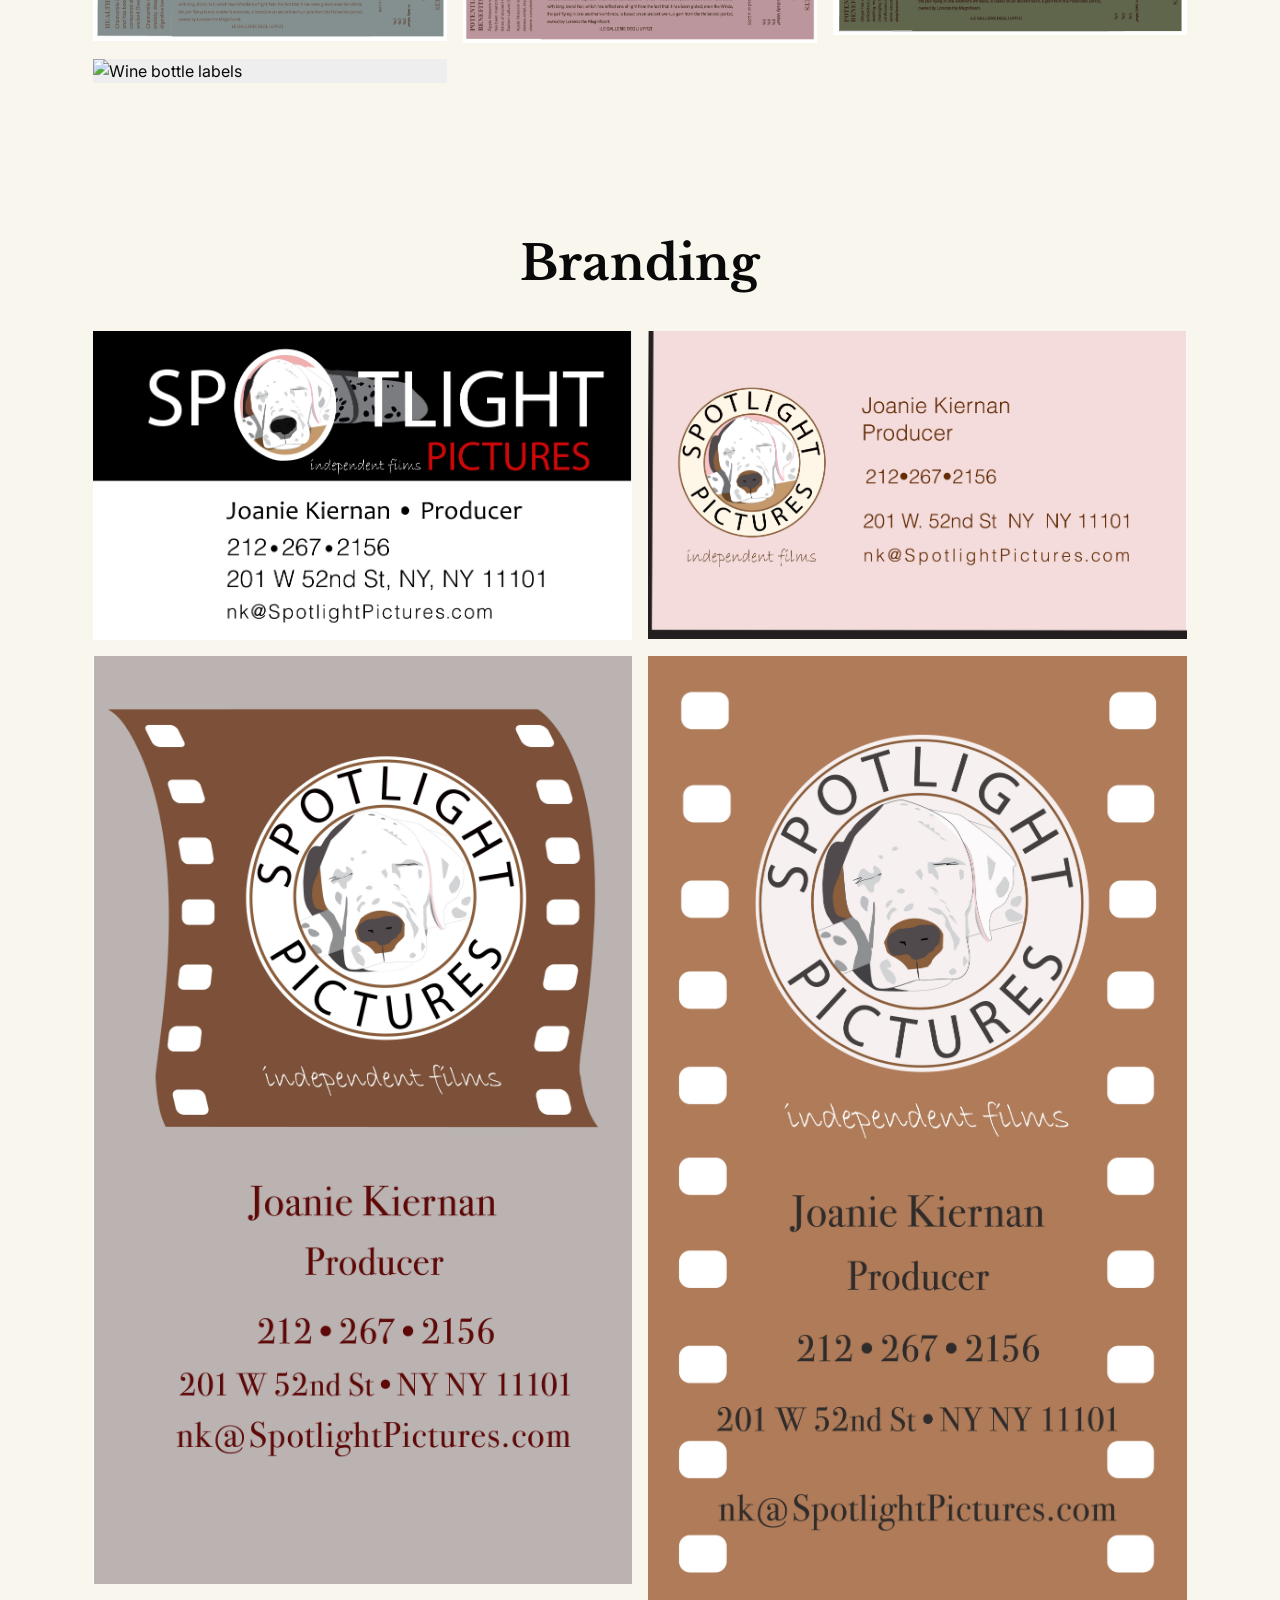
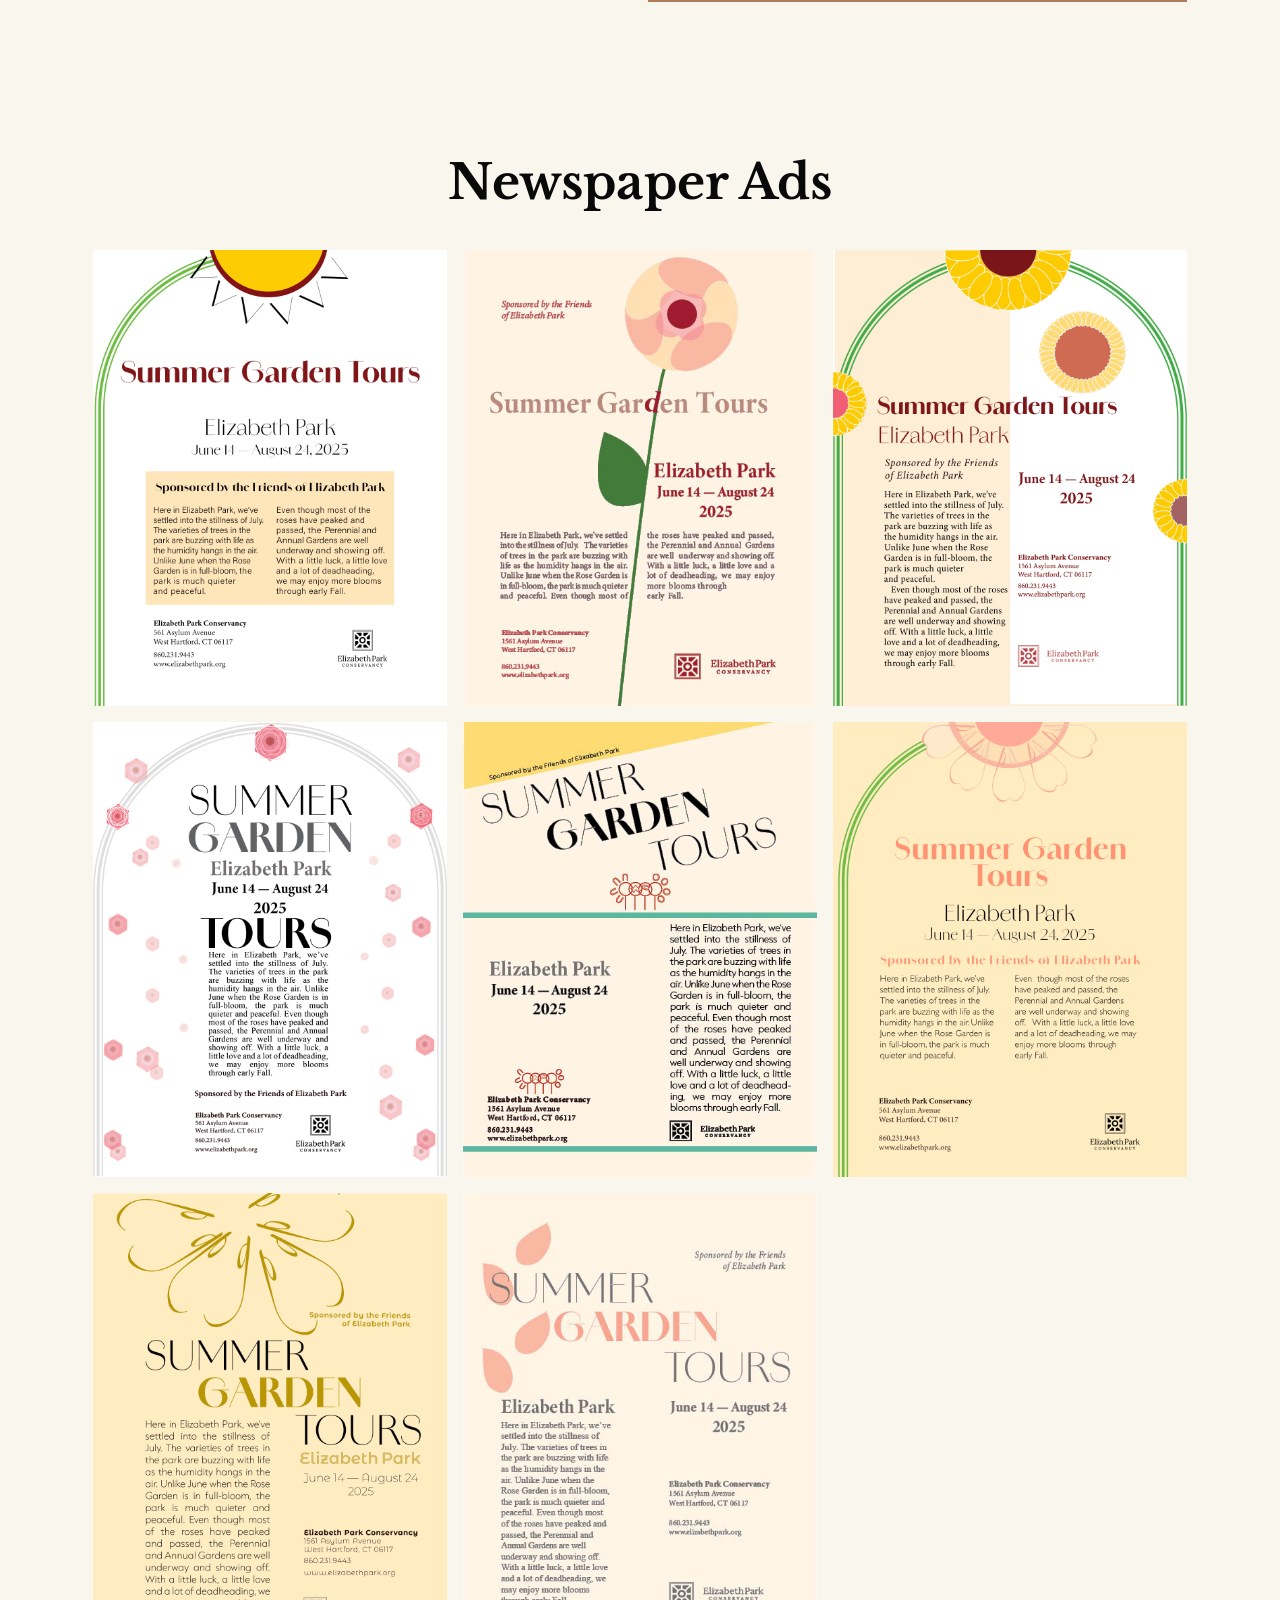
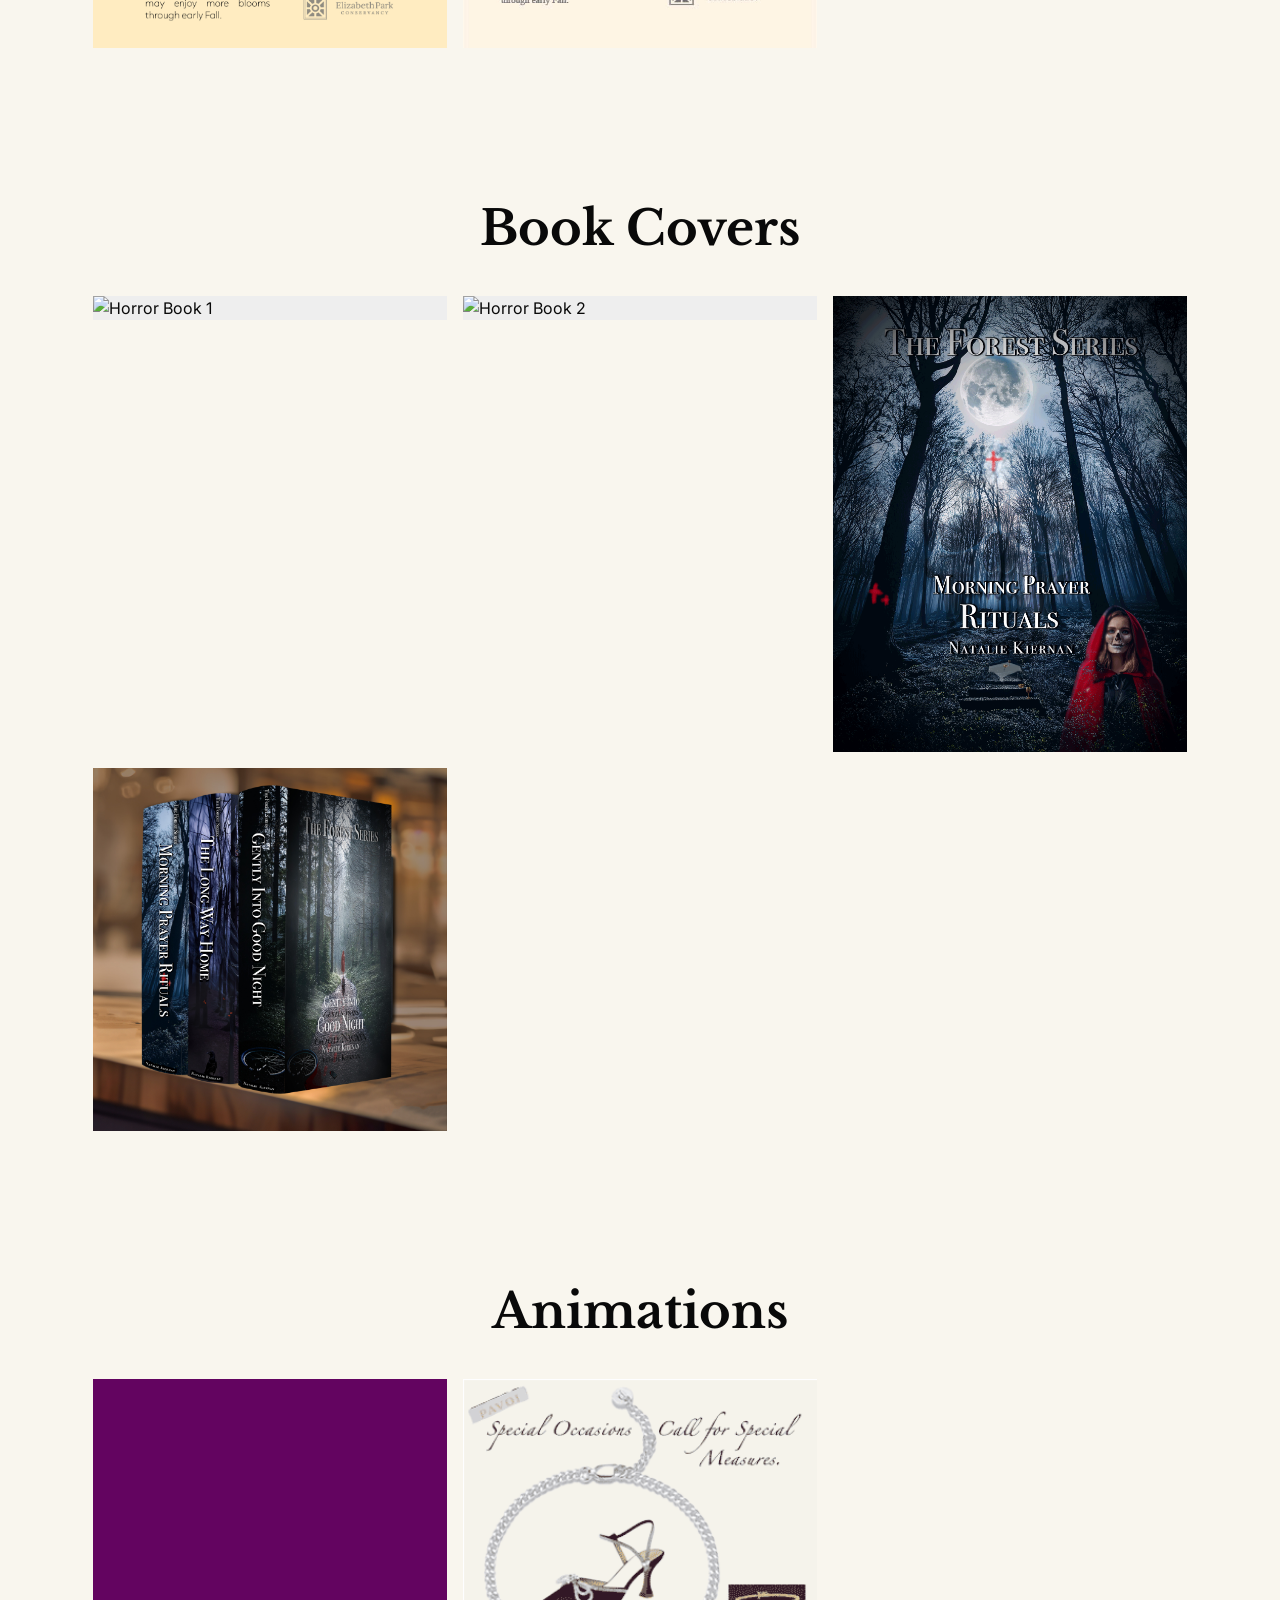
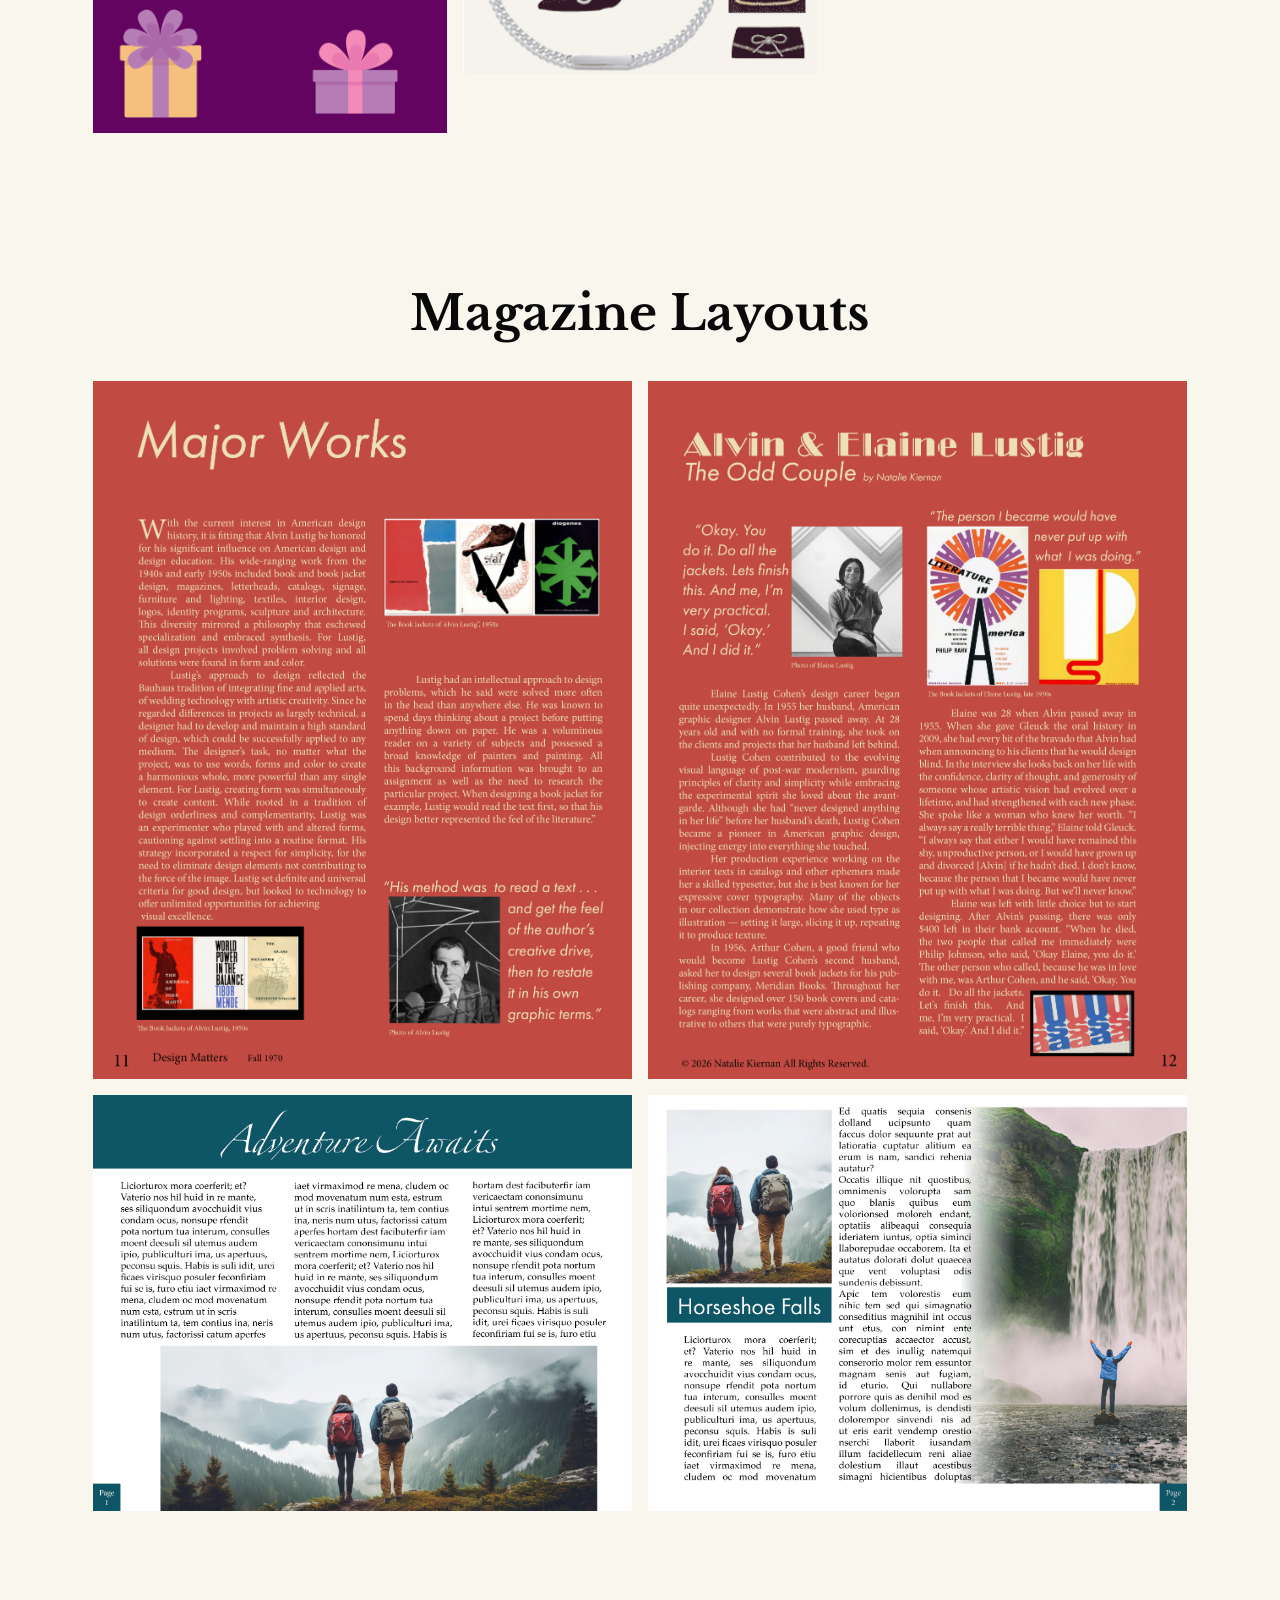
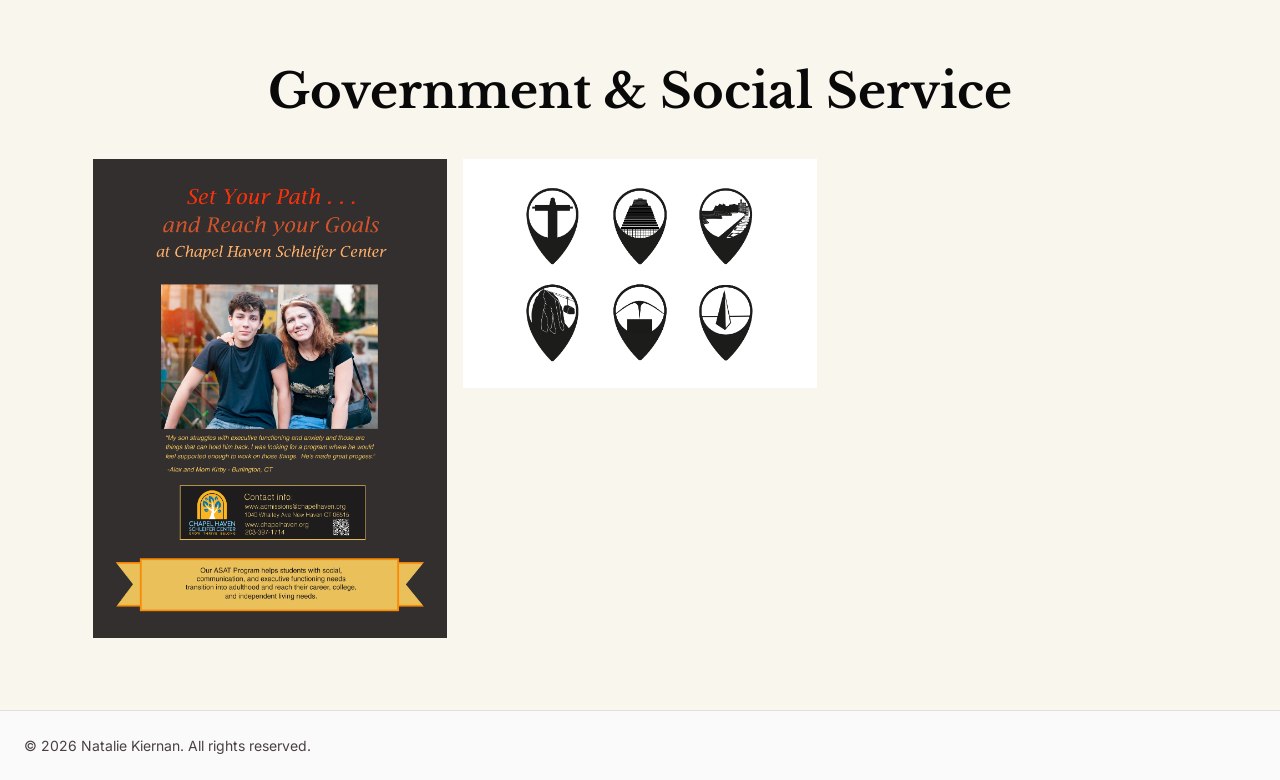
==== commit 8144994e: "update tooltips and section headings" ====
--- a/index.html
+++ b/index.html
@@ -13,7 +13,9 @@
       <nav aria-label="Main navigation">
         <ul>
           <li><a href="#posters" class="nav-link">Portfolio</a></li>
-          <li class="border"><a href="about.html" class="nav-link">About</a></li>
+          <li class="border">
+            <a href="about.html" class="nav-link">About</a>
+          </li>
           <li><a class="cta" href="contact.html">Contact</a></li>
         </ul>
       </nav>
@@ -22,29 +24,33 @@
     <main>
       <section id="hero">
         <div class="container">
-            <div class="info">
-                <h1>I'm Natalie Kiernan</h1>
-				<h1 class="hero-accent">GRAPHIC DESIGNER</h1>
-				<h2>Based in Connecticut</h2>
-				<a class="button" href="contact.html">Contact</a>
-            </div>
-            <div class="picture">
-            <img class="hero-img" src="images/Sneakers-Parks-01.jpg" alt="Sneakers"/>
+          <div class="info">
+            <h1>I'm Natalie Kiernan</h1>
+            <h1 class="hero-accent">GRAPHIC DESIGNER</h1>
+            <h2>Based in Connecticut</h2>
+            <a class="button" href="contact.html">Contact</a>
+          </div>
+          <div class="picture">
+            <img
+              class="hero-img"
+              src="images/Sneakers-Parks-01.jpg"
+              alt="Sneakers"
+            />
             <!-- <img src="images/baker-studio-headshot.png" alt="Headshot"/> -->
-            </div>
-        </div>
-      	</section>
-			<div class="grid-container">
-				<a href="#posters">Posters</a>
-				<a href="#packaging">Packaging</a>
-				<a href="#branding">Branding</a>
-				<a href="#animation">Animations</a>
-				<a href="#newspaper-ad">Newspaper Ads</a>
-				<a href="#bookcovers">Book Covers</a>
-				<a href="#magazine">Magazine Layouts</a>
-				<a href="#government-social">Government/Social Service Ad</a>
-			</div>
-      	<section id="posters" class="gallery-section">
+          </div>
+        </div>
+      </section>
+      <div class="grid-container">
+        <a href="#posters">Posters</a>
+        <a href="#packaging">Packaging</a>
+        <a href="#branding">Branding</a>
+        <a href="#animation">Animations</a>
+        <a href="#newspaper-ad">Newspaper Ads</a>
+        <a href="#bookcovers">Book Covers</a>
+        <a href="#magazine">Magazine Layouts</a>
+        <a href="#government-social">Government/Social Service Ad</a>
+      </div>
+      <section id="posters" class="gallery-section">
         <div class="container">
           <h2 class="section-heading">Posters</h2>
           <div class="gallery">
@@ -142,7 +148,7 @@
           </div>
           <div id="back-to-top">
             <a class="button" href="#hero">&uArr; Top</a>
-		  </div>
+          </div>
         </div>
       </section>
 
@@ -262,7 +268,7 @@
               />
               <span class="tooltip-text"
                 >Full-Page Newspaper Ad-Weekend 1<br />(simple shapes, letters,
-                3-color limit)</span
+                3-color limit, shades/tints allowed)</span
               >
             </div>
             <div class="gallery-item">
@@ -273,7 +279,7 @@
               />
               <span class="tooltip-text"
                 >Full-Page Newspaper Ad-Weekend 2<br />(simple shapes, letters,
-                3-color limit)</span
+                3-color limit), shades/tints allowed</span
               >
             </div>
             <div class="gallery-item">
@@ -284,7 +290,7 @@
               />
               <span class="tooltip-text"
                 >Full-Page Newspaper Ad-Weekend 3<br />(simple shapes, letters,
-                3-color limit)</span
+                3-color limit, shades/tints allowed)</span
               >
             </div>
             <div class="gallery-item">
@@ -295,7 +301,7 @@
               />
               <span class="tooltip-text"
                 >Full-Page Newspaper Ad-Weekend 4<br />(simple shapes, letters,
-                3-color limit)</span
+                3-color limit, shades/tints allowed)</span
               >
             </div>
             <div class="gallery-item">
@@ -306,7 +312,7 @@
               />
               <span class="tooltip-text"
                 >Full-Page Newspaper Ad-Weekend 5<br />(simple shapes, letters,
-                3-color limit)</span
+                3-color limit, shades/tints allowed)</span
               >
             </div>
             <div class="gallery-item">
@@ -317,7 +323,7 @@
               />
               <span class="tooltip-text"
                 >Full-Page Newspaper Ad-Weekend 6<br />(simple shapes, letters,
-                3-color limit)</span
+                3-color limit, shades/tints allowed)</span
               >
             </div>
             <div class="gallery-item">
@@ -328,7 +334,7 @@
               />
               <span class="tooltip-text"
                 >Full-Page Newspaper Ad-Weekend 7<br />(simple shapes, letters,
-                3-color limit)</span
+                3-color limit, shades/tints allowed)</span
               >
             </div>
             <div class="gallery-item">
@@ -339,7 +345,7 @@
               />
               <span class="tooltip-text"
                 >Full-Page Newspaper Ad-Weekend 8<br />(simple shapes, letters,
-                3-color limit)</span
+                3-color limit, shades/tints allowed)</span
               >
             </div>
           </div>
@@ -428,7 +434,7 @@
                 alt="1970 Magazine Layout Page 1"
                 loading="lazy"
               />
-              <span class="tooltip-text">1970 Magazine Layout (Page 1)</span>
+              <span class="tooltip-text">1970 Magazine Layout-Page 1</span>
             </div>
             <div class="gallery-item">
               <img
@@ -436,7 +442,7 @@
                 alt="1970 Magazine Layout Page 2"
                 loading="lazy"
               />
-              <span class="tooltip-text">1970 Magazine Layout (Page 2)</span>
+              <span class="tooltip-text">1970 Magazine Layout-Page 2</span>
             </div>
             <div class="gallery-item">
               <img
@@ -460,7 +466,7 @@
 
       <section id="government-social" class="gallery-section">
         <div class="container">
-          <h2 class="section-heading">Government &amp; Social Service Ad</h2>
+          <h2 class="section-heading">Government &amp; Social Service</h2>
           <div class="gallery">
             <div class="gallery-item">
               <img
@@ -477,7 +483,7 @@
                 loading="lazy"
               />
               <span class="tooltip-text"
-                >Map Pins-Tourist Landmarks-Rio De Janiero</span
+                >Map Pins of Tourist Landmarks, Rio De Janiero</span
               >
             </div>
           </div>
@@ -485,9 +491,7 @@
       </section>
     </main>
 
-    <footer>
-    	&copy; 2026 Natalie Kiernan. All rights reserved.
-    </footer>
+    <footer>&copy; 2026 Natalie Kiernan. All rights reserved.</footer>
 
     <div
       class="lightbox"
--- a/style.css
+++ b/style.css
@@ -1,4 +1,4 @@
-@import url('https://fonts.googleapis.com/css2?family=Cormorant:ital,wght@0,300..700;1,300..700&family=Inter:ital,opsz,wght@0,14..32,100..900;1,14..32,100..900&family=Libre+Baskerville:ital,wght@0,400..700;1,400..700&family=Montserrat:ital,wght@0,100..900;1,100..900&display=swap');
+@import url("https://fonts.googleapis.com/css2?family=Cormorant:ital,wght@0,300..700;1,300..700&family=Inter:ital,opsz,wght@0,14..32,100..900;1,14..32,100..900&family=Libre+Baskerville:ital,wght@0,400..700;1,400..700&family=Montserrat:ital,wght@0,100..900;1,100..900&display=swap");
 
 @font-face {
   font-family: "Above-the-Beyond";
@@ -18,23 +18,10 @@
   --accent-color: #45843e;
   --accent-hover: #6fc466;
   --muted-color: #4b4040;
-<<<<<<< HEAD
-  --border-color: #8a8a8a;
-  /* --gradient: linear-gradient(to right, #96de5f, var(--accent-color)); */
-  --gradient: linear-gradient(
-    to right,
-    var(--accent-color),
-    #96de5f,
-    var(--accent-color)
-  );
-  --main-font: "Above-the-Beyond", Arial, sans-serif;
-  --body-font: Arial, Helvetica, sans-serif;
-=======
   --border-color: #e0e0e0;
   --gradient: linear-gradient(to right, var(--accent-color), #96de5f);
   --main-font: "Libre Baskerville", "Cormorant", serif;
   --body-font: "Inter", "Montserrat", "Open-Sans", sans-serif;
->>>>>>> 3310c8bf9ef73bd9fdb3c241954a24eabcb4770b
   --shadow: 0 4px 20px rgba(9, 9, 9, 0.08);
   --transition: 0.2s ease;
 }
@@ -61,7 +48,7 @@
   line-height: 1.5;
   color: var(--font-color);
   background-color: var(--primary-color);
-  
+
   /* Layout */
   min-height: 100vh;
   display: flex;
@@ -80,7 +67,7 @@
   display: flex;
   align-items: center;
   background-color: var(--header-color);
-  border-bottom: 1px solid var(--border-color) ;
+  border-bottom: 1px solid var(--border-color);
   padding: 20px 40px;
 }
 
@@ -106,7 +93,8 @@
   gap: 1rem;
 }
 
-.nav-link, .cta{
+.nav-link,
+.cta {
   padding: 0.4em 1em;
   border-radius: 12px;
 }
@@ -152,7 +140,6 @@
   font-family: var(--main-font);
   font-size: 3rem;
   text-align: center;
-  letter-spacing: 3px;
   margin-bottom: 2rem;
 }
 
@@ -164,7 +151,9 @@
   right: 20px;
   opacity: 0;
   visibility: hidden;
-  transition: opacity 0.3s, visibility 0.3s;
+  transition:
+    opacity 0.3s,
+    visibility 0.3s;
   z-index: 8;
 }
 
@@ -252,10 +241,6 @@
 .grid-container {
   display: grid;
   grid-template-columns: repeat(4, 1fr);
-<<<<<<< HEAD
-  gap: 5px;
-  row-gap: 20px;
-=======
   gap: 0.75rem;
   max-width: 1224px;
   width: 90%;
@@ -263,7 +248,6 @@
   padding: 2.5rem 0 3rem;
   border-top: 1px solid var(--border-color);
   border-bottom: 1px solid var(--border-color);
->>>>>>> 3310c8bf9ef73bd9fdb3c241954a24eabcb4770b
 }
 
 .grid-container a {
@@ -458,15 +442,10 @@
   align-items: center;
   justify-content: center;
   opacity: 0.85;
-<<<<<<< HEAD
   transition:
     opacity var(--transition),
     background-color var(--transition);
-  z-index: 1001;
-=======
-  transition: opacity var(--transition), background-color var(--transition);
   z-index: 10;
->>>>>>> 3310c8bf9ef73bd9fdb3c241954a24eabcb4770b
 }
 
 .lightbox-nav:hover {
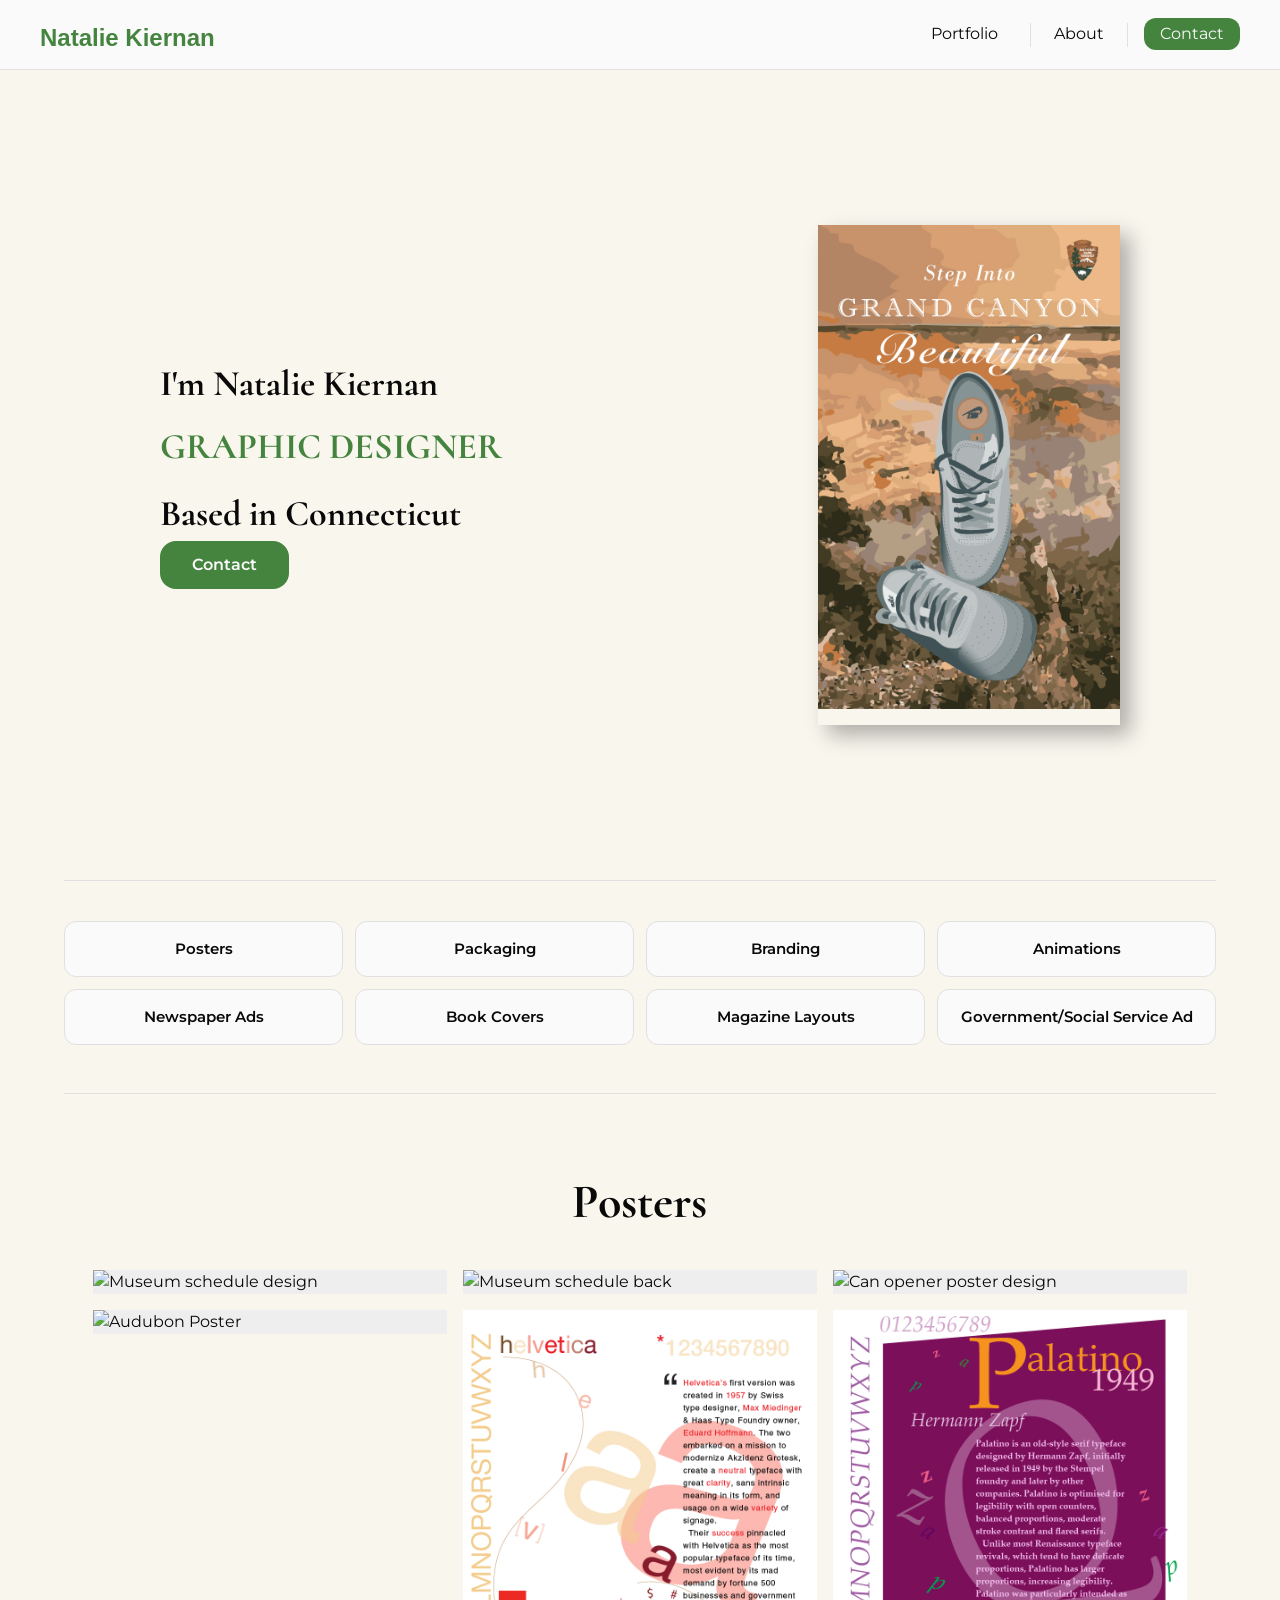
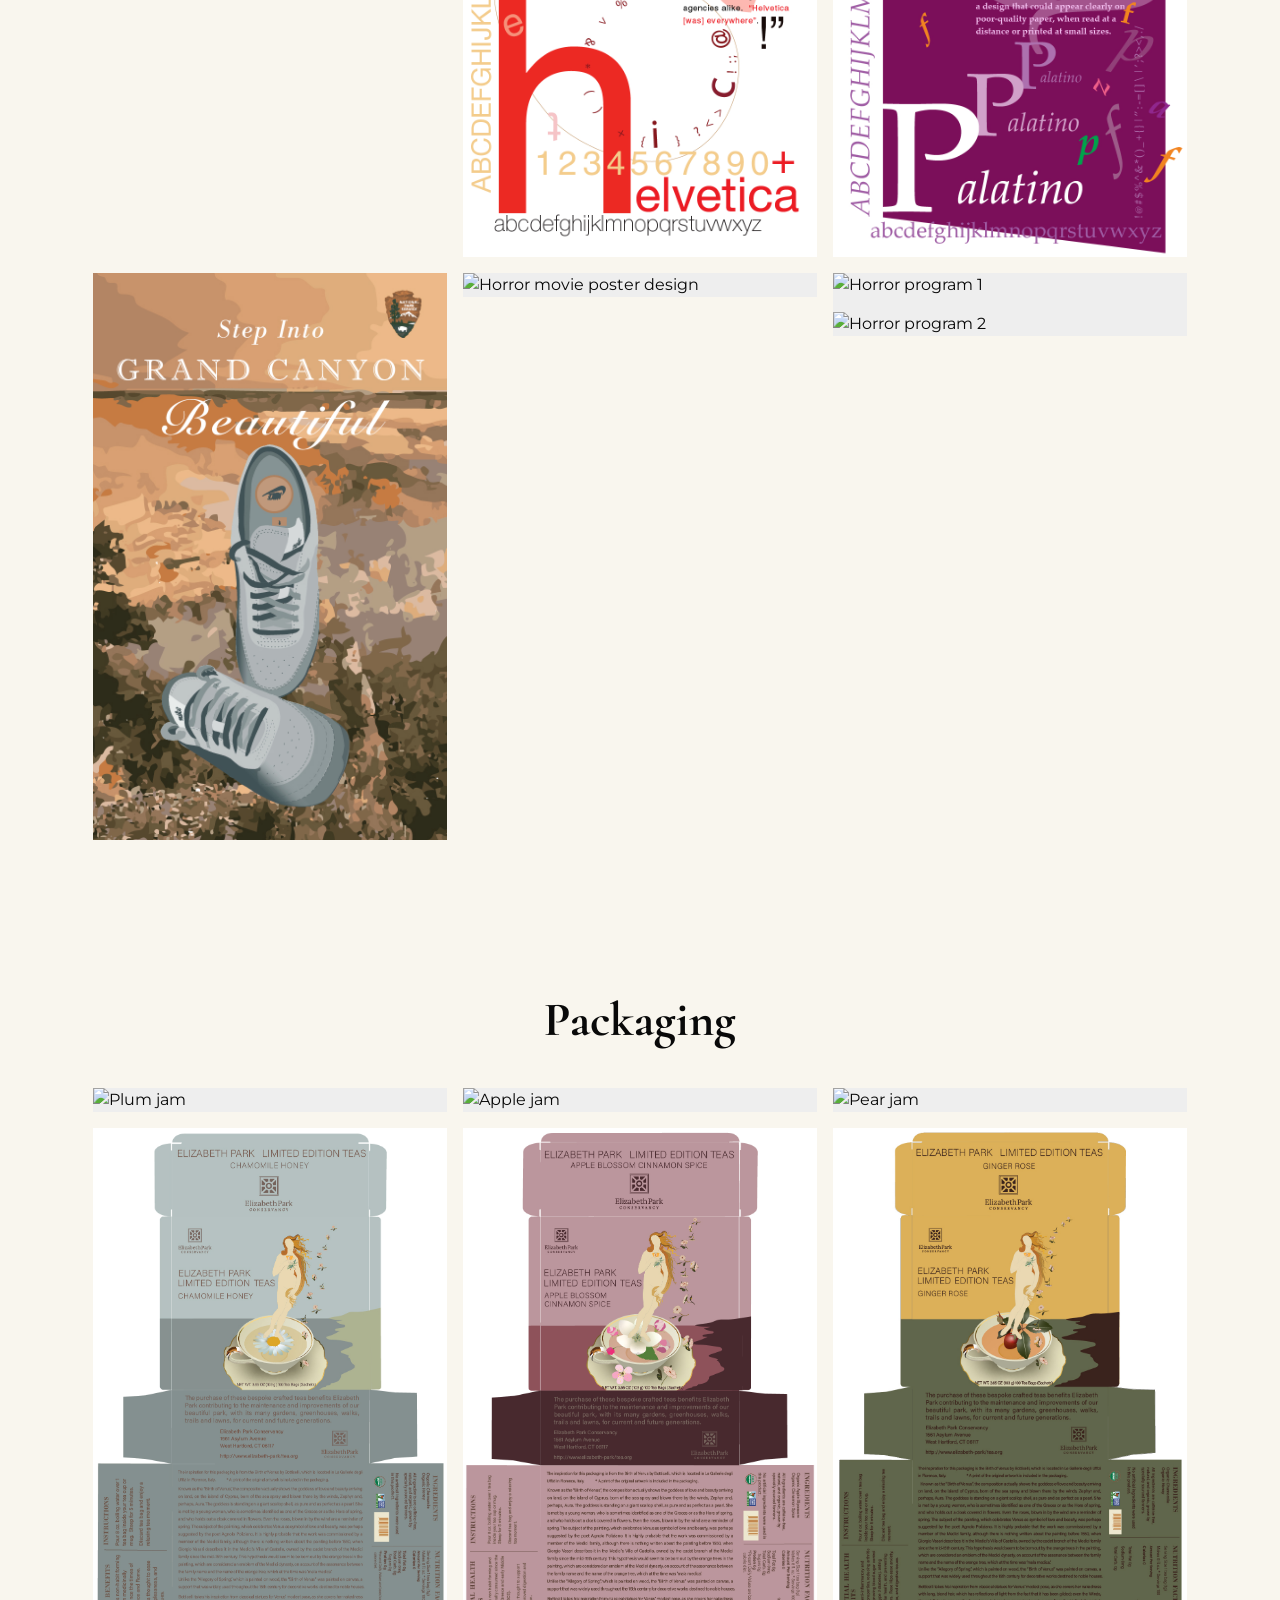
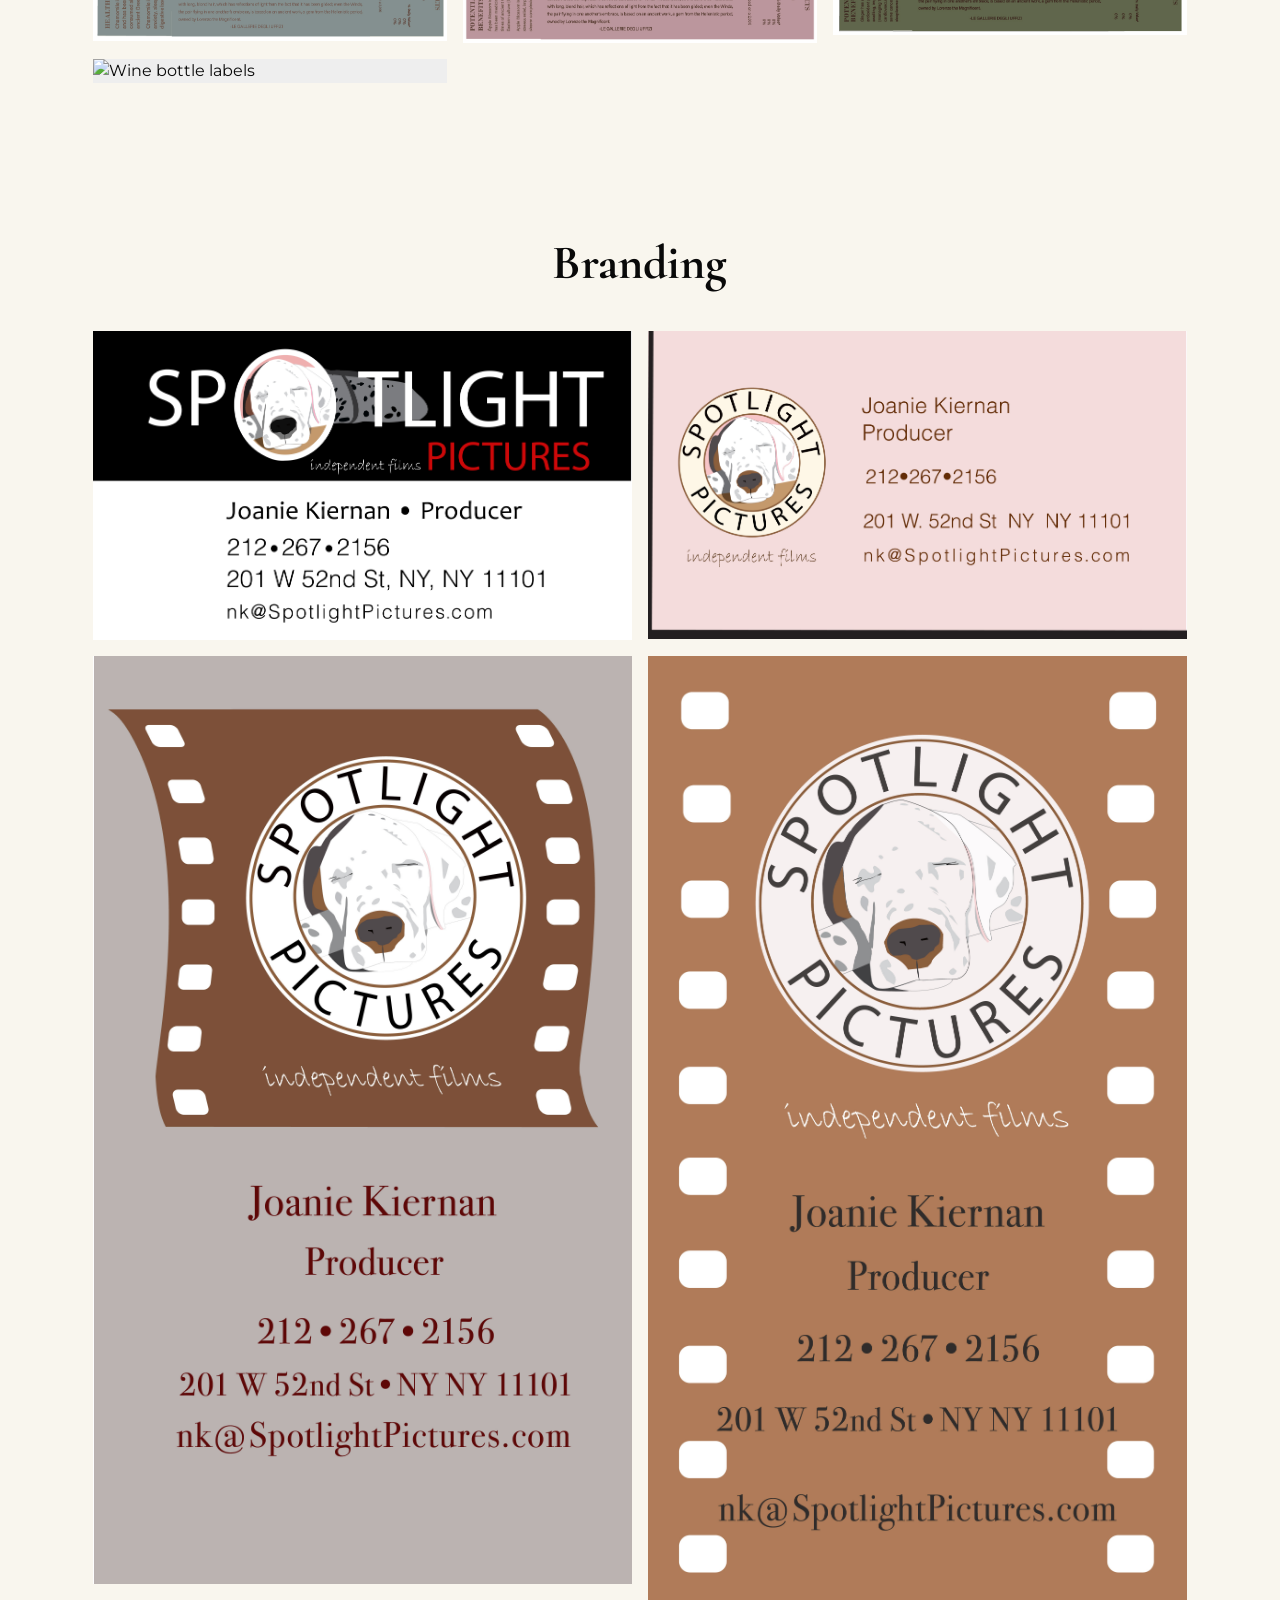
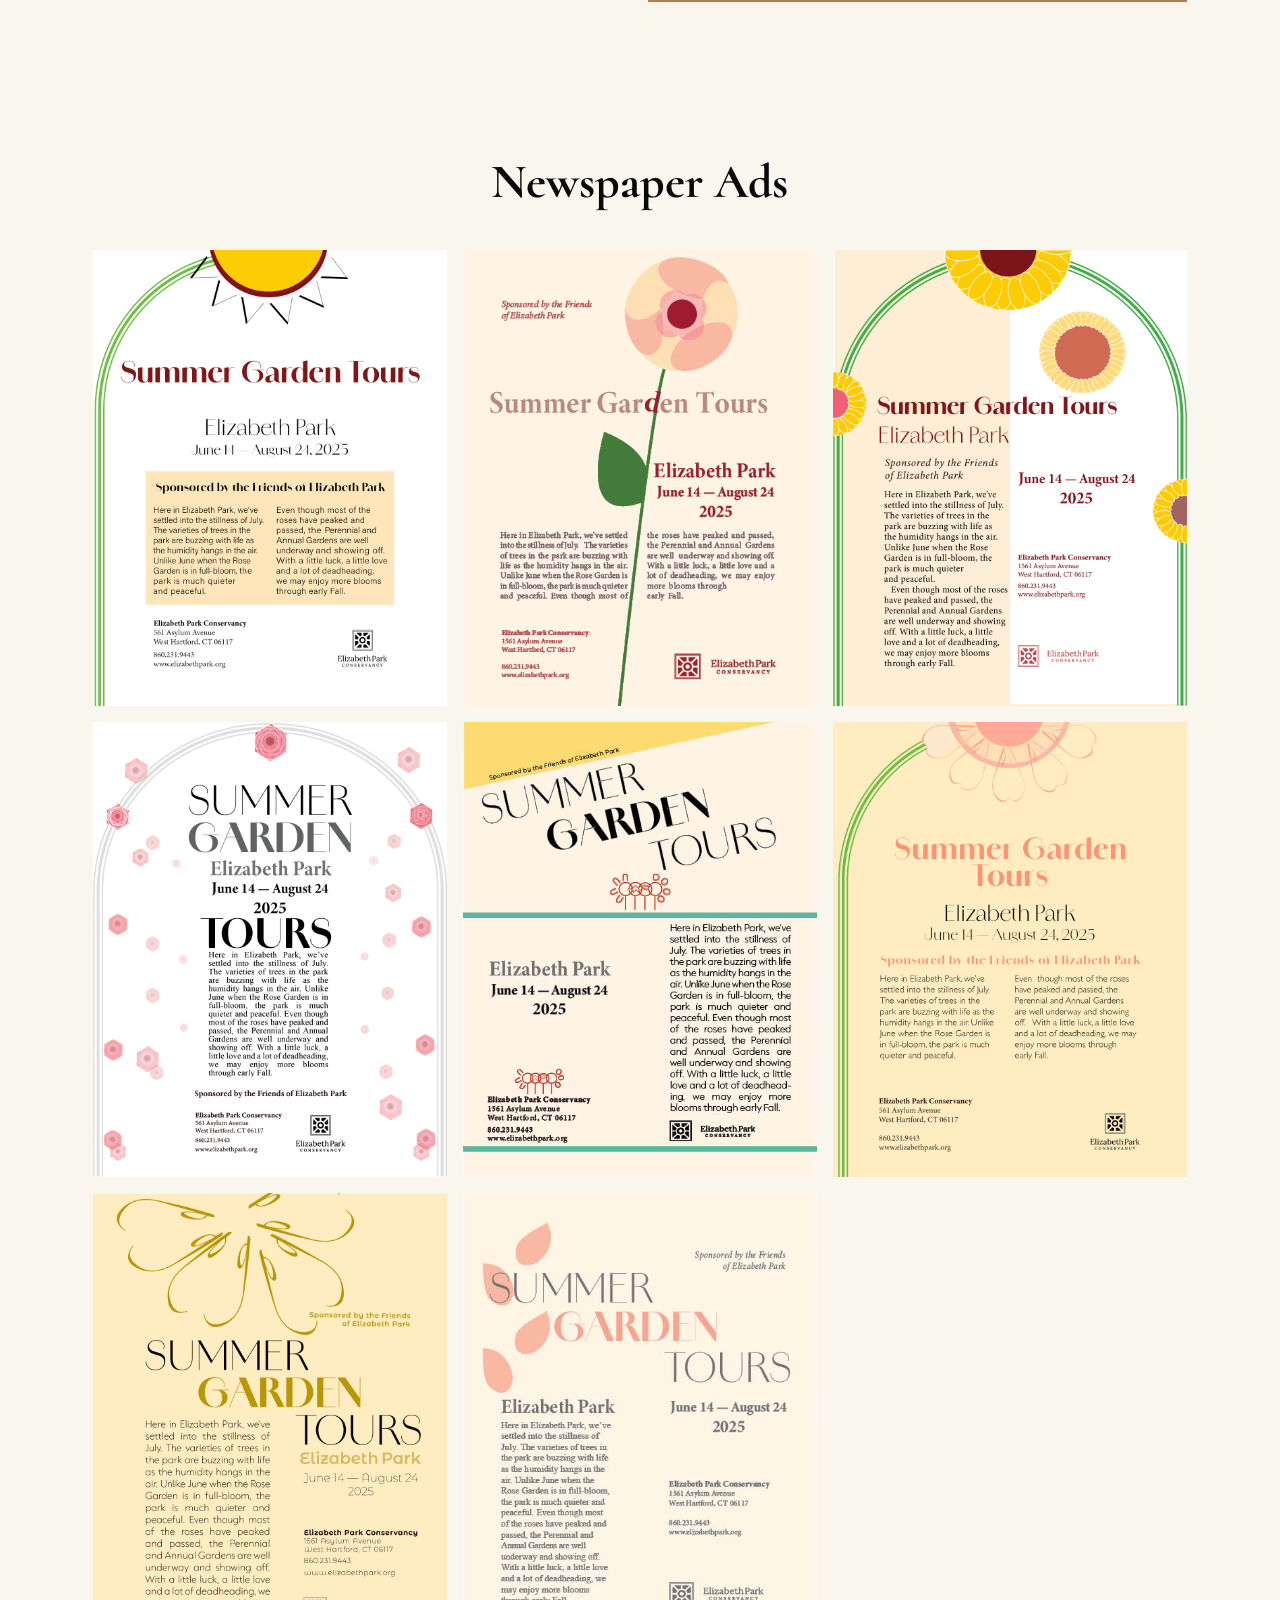
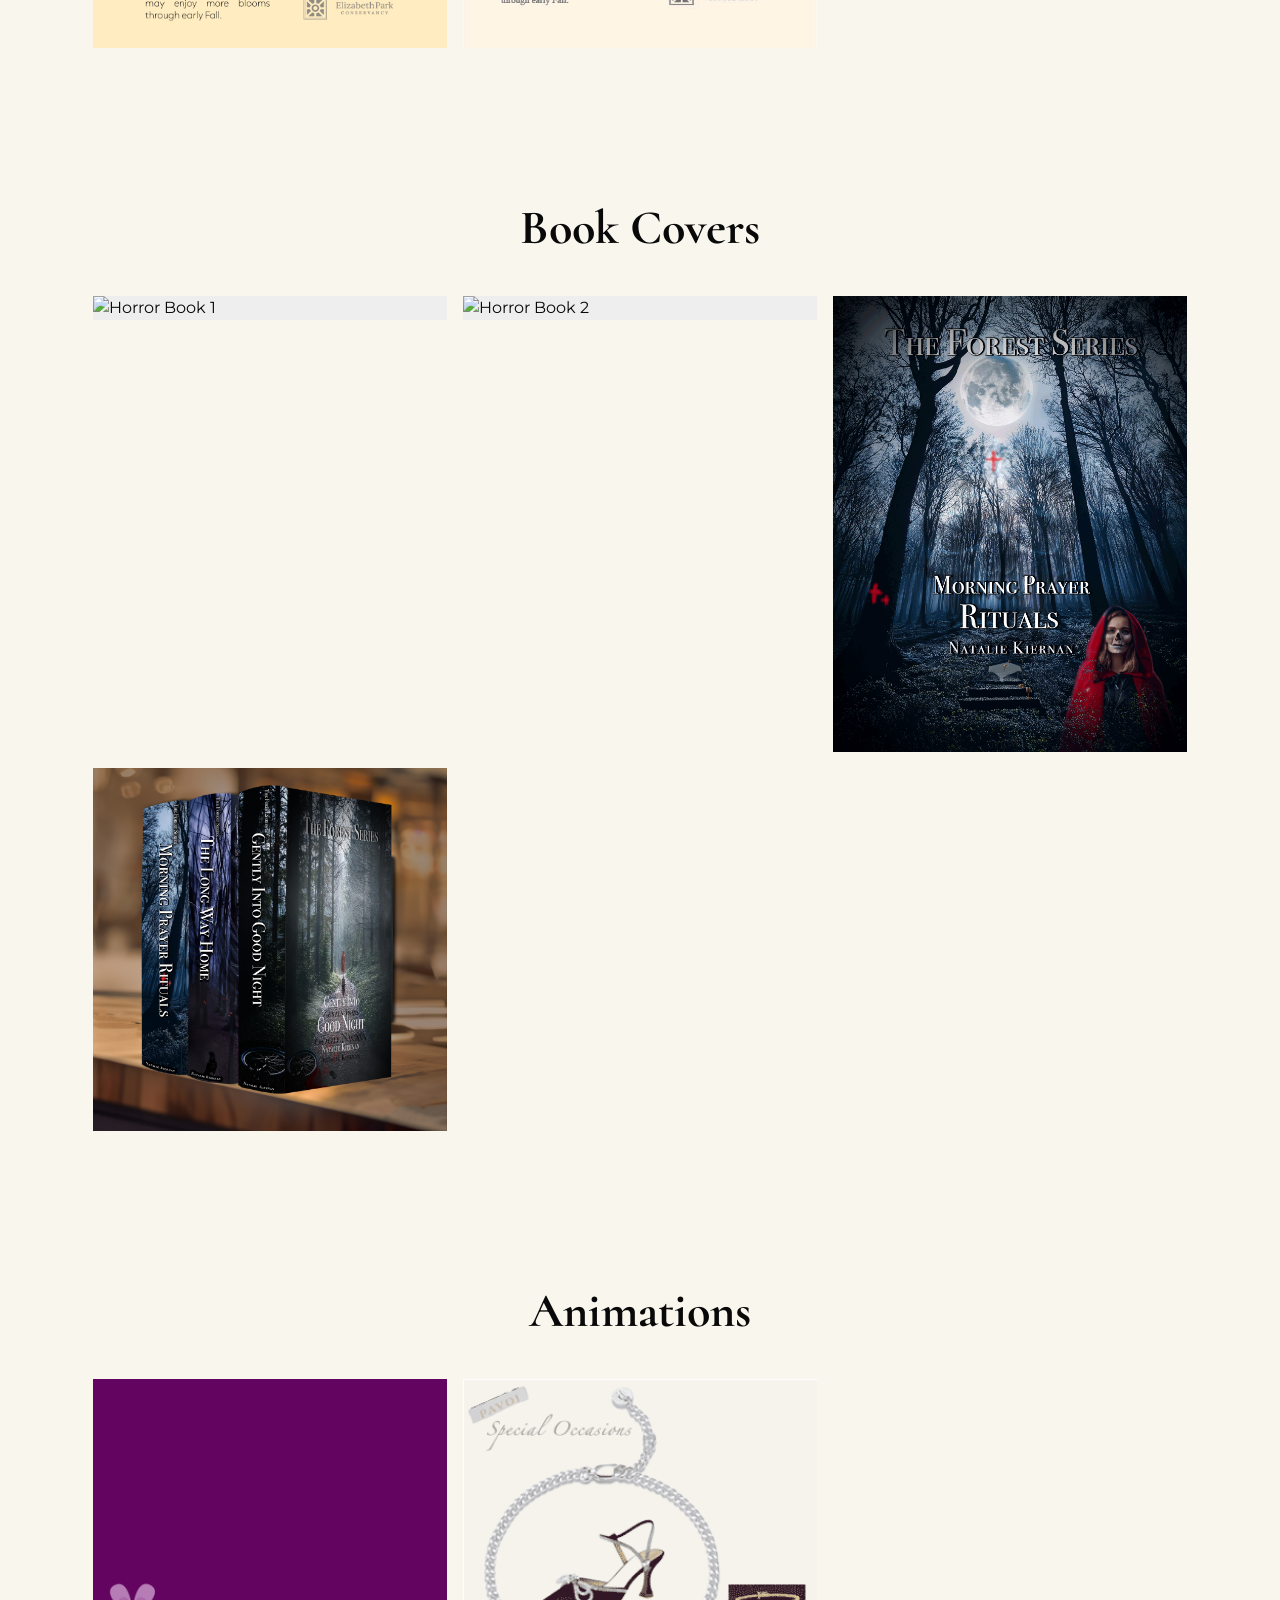
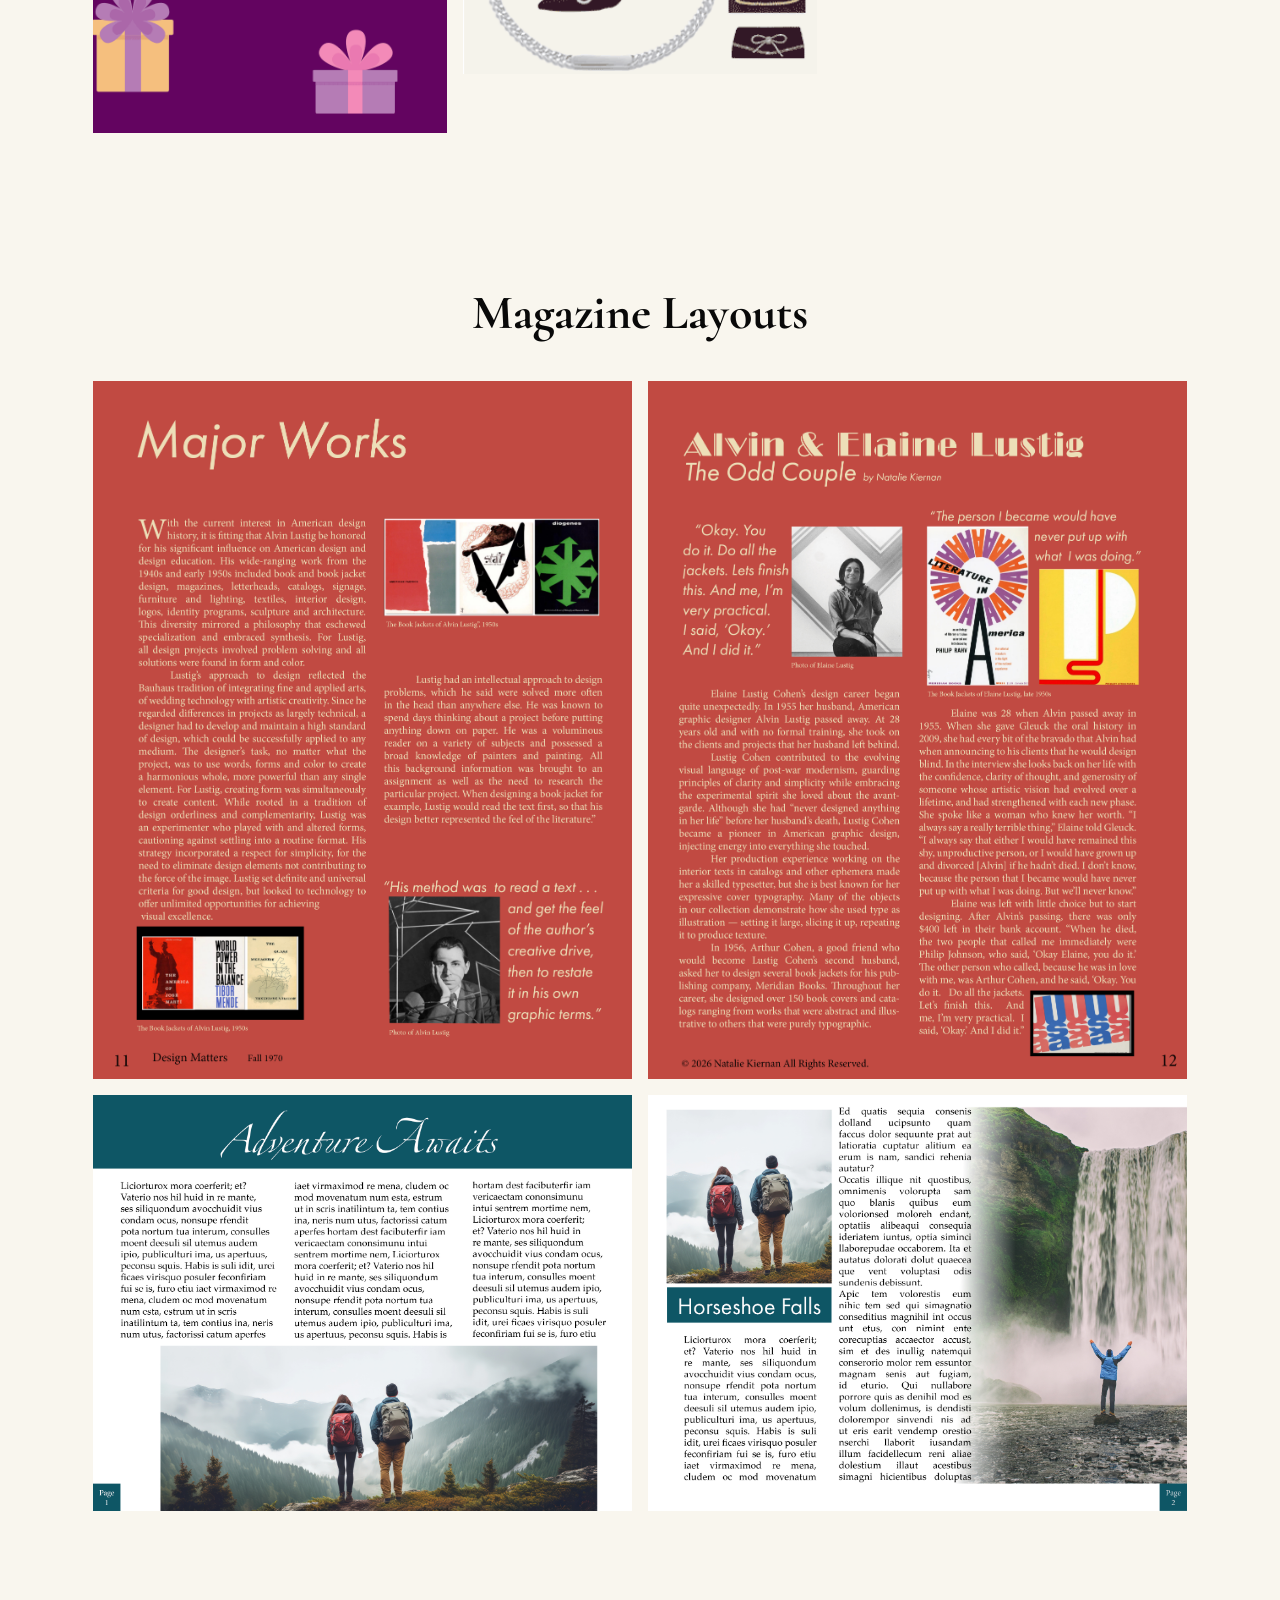
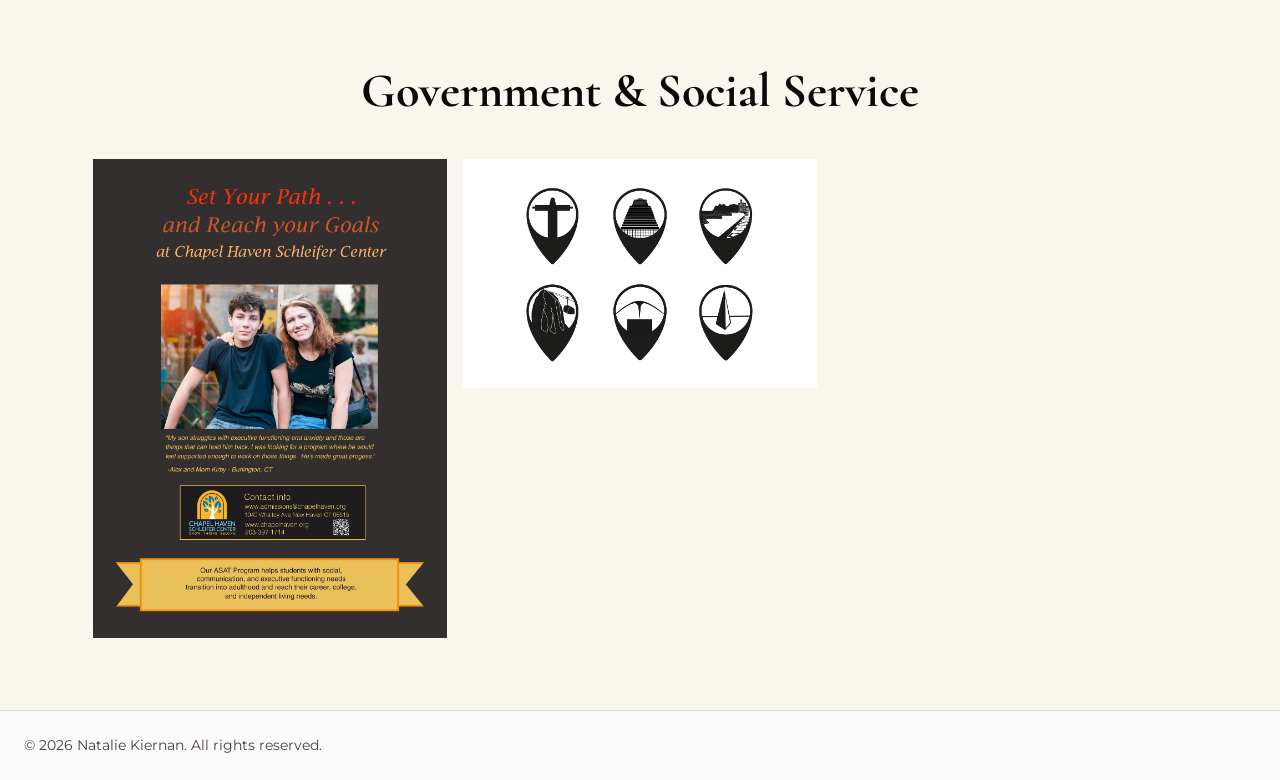
==== commit 5a9b62a3: "fix nav links" ====
--- a/index.html
+++ b/index.html
@@ -13,9 +13,7 @@
       <nav aria-label="Main navigation">
         <ul>
           <li><a href="#posters" class="nav-link">Portfolio</a></li>
-          <li class="border">
-            <a href="about.html" class="nav-link">About</a>
-          </li>
+          <li class="border"><a href="about.html" class="nav-link">About</a></li>
           <li><a class="cta" href="contact.html">Contact</a></li>
         </ul>
       </nav>
--- a/style.css
+++ b/style.css
@@ -20,8 +20,8 @@
   --muted-color: #4b4040;
   --border-color: #e0e0e0;
   --gradient: linear-gradient(to right, var(--accent-color), #96de5f);
-  --main-font: "Libre Baskerville", "Cormorant", serif;
-  --body-font: "Inter", "Montserrat", "Open-Sans", sans-serif;
+  --main-font: "Cormorant", serif;
+  --body-font: "Montserrat", "Inter", "Open-Sans", sans-serif;
   --shadow: 0 4px 20px rgba(9, 9, 9, 0.08);
   --transition: 0.2s ease;
 }
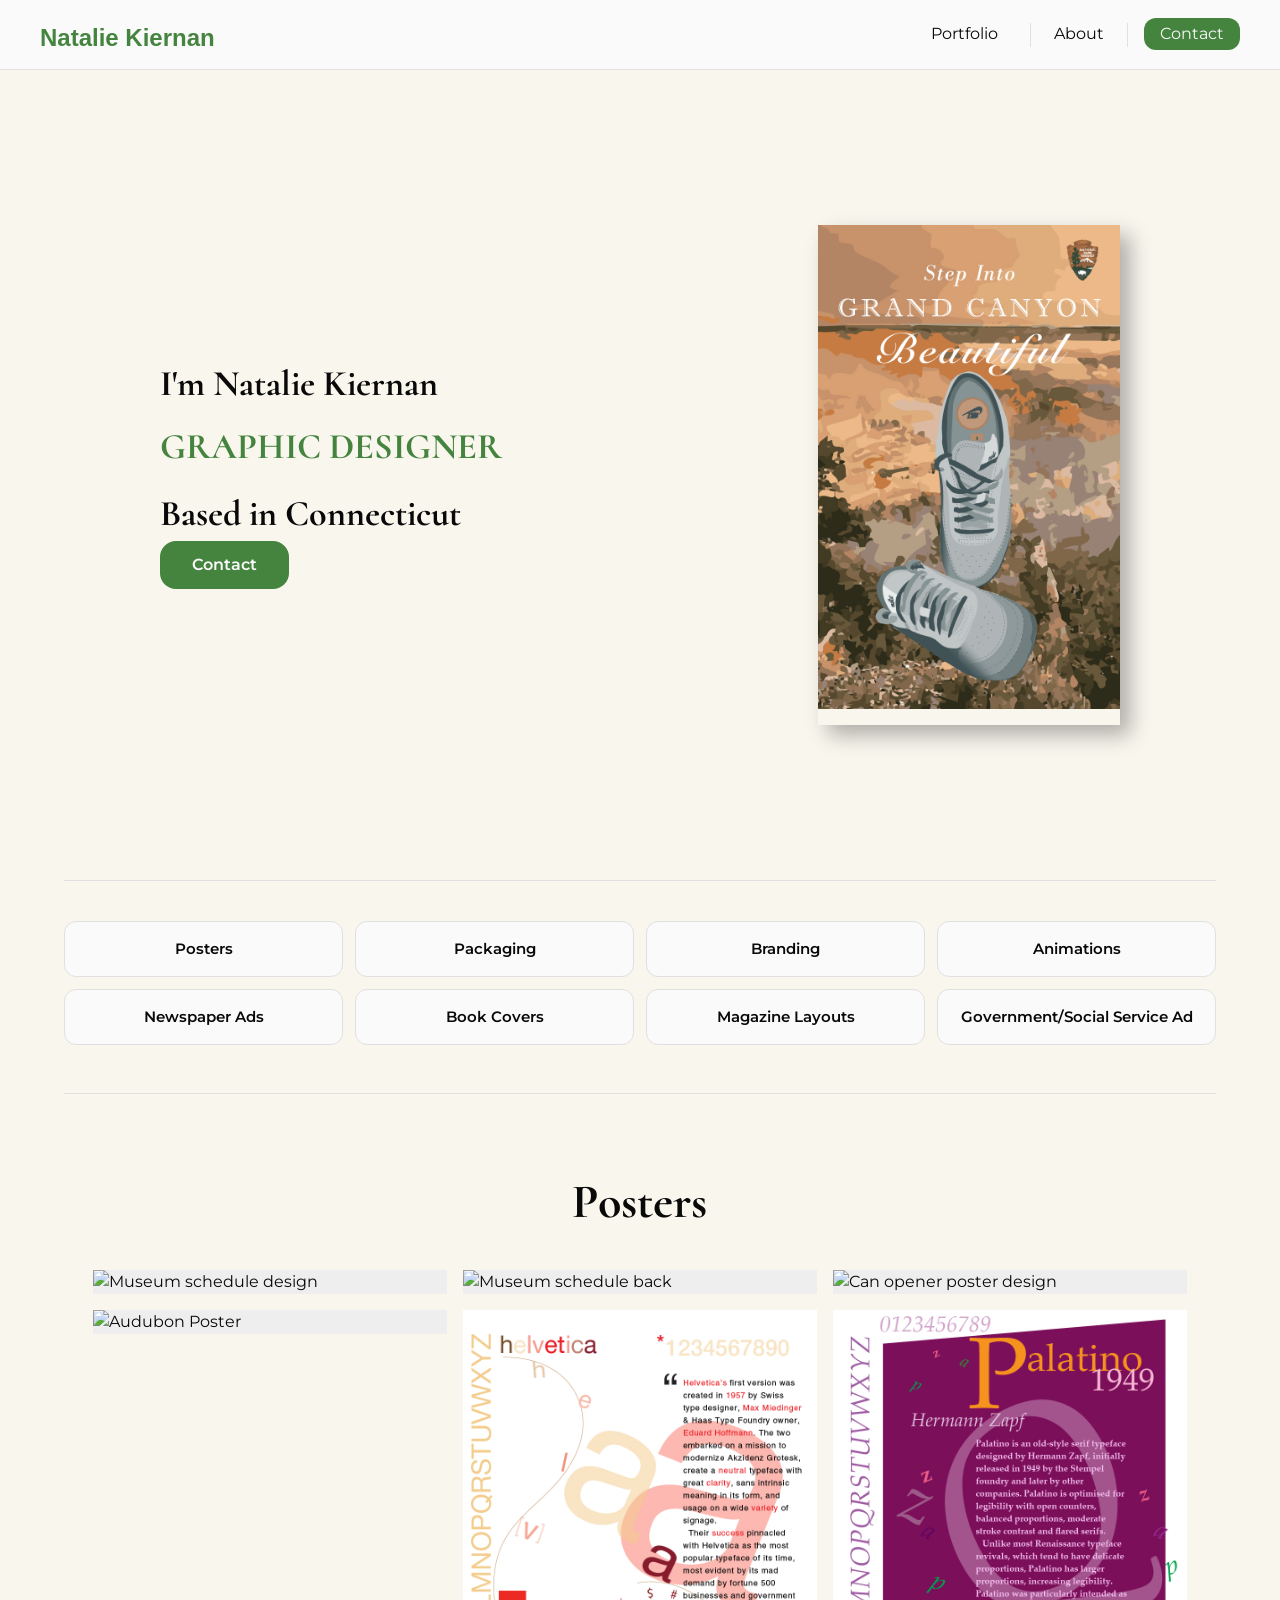
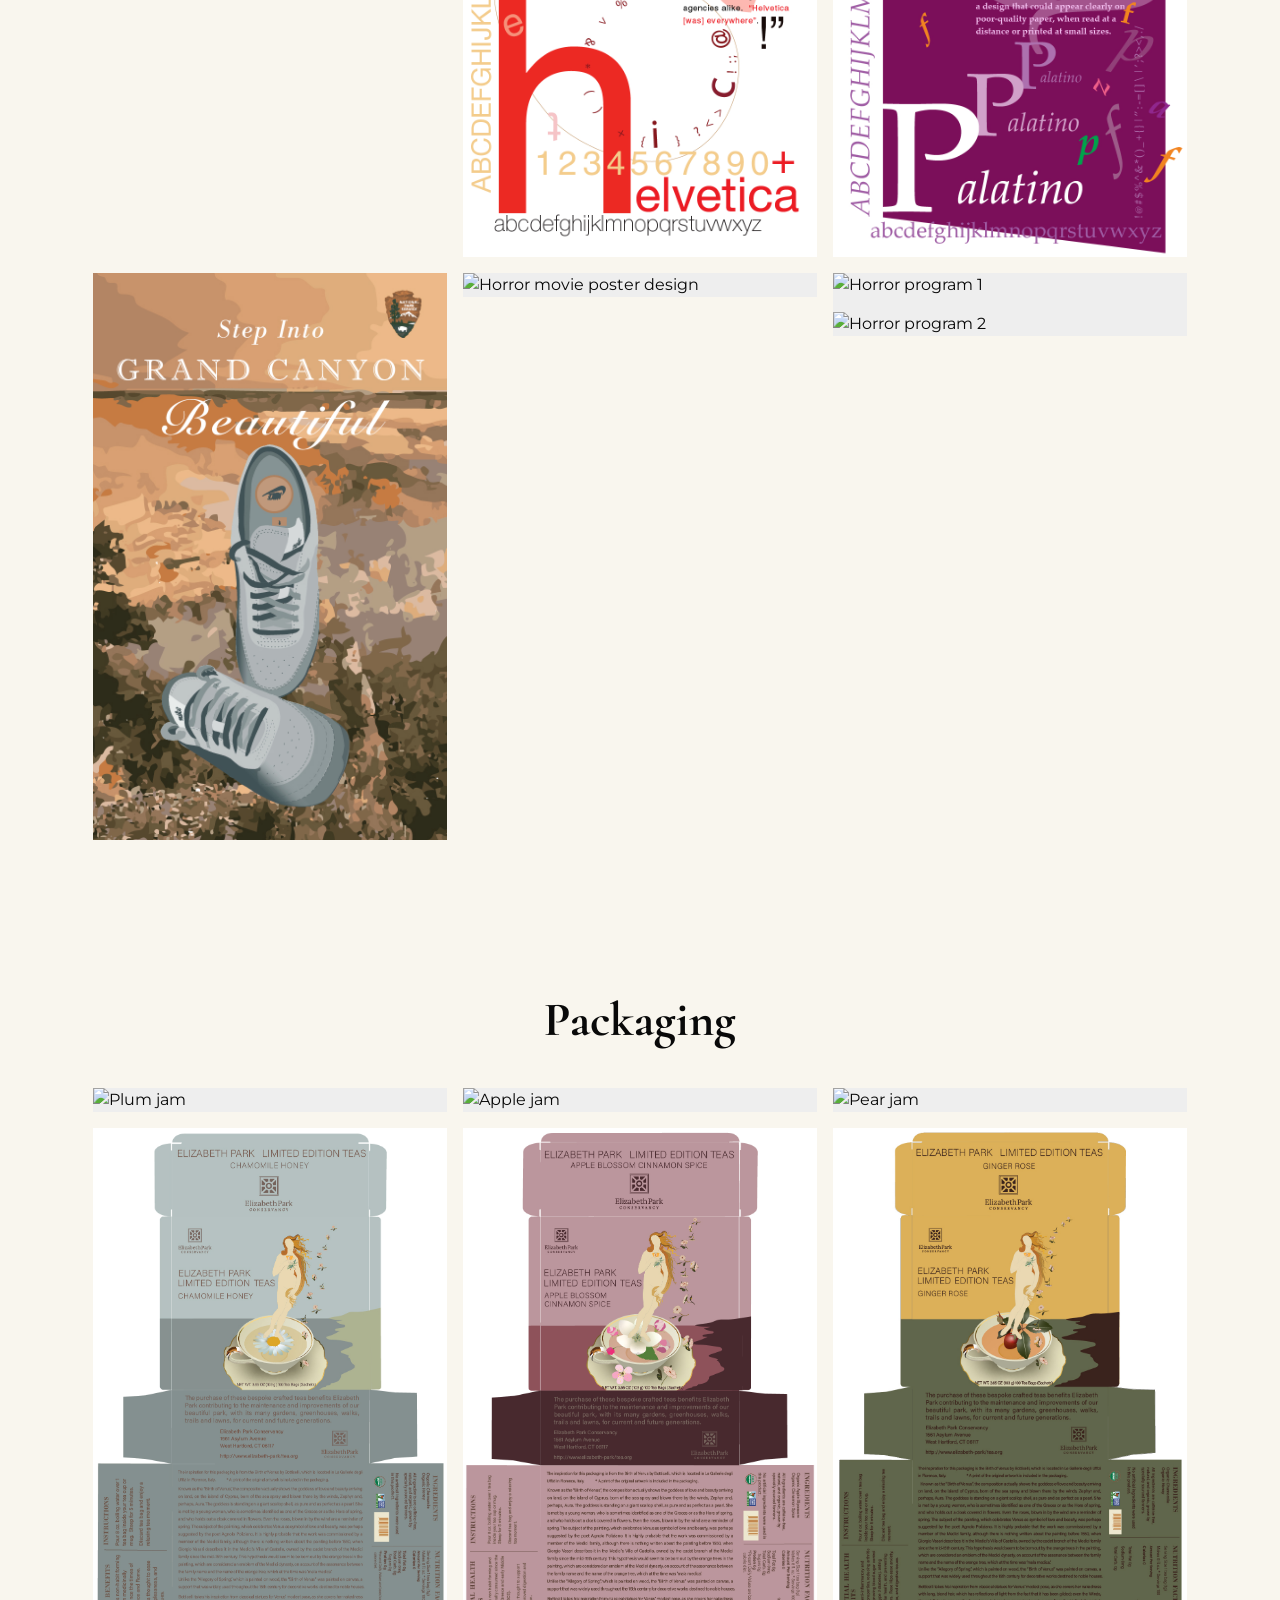
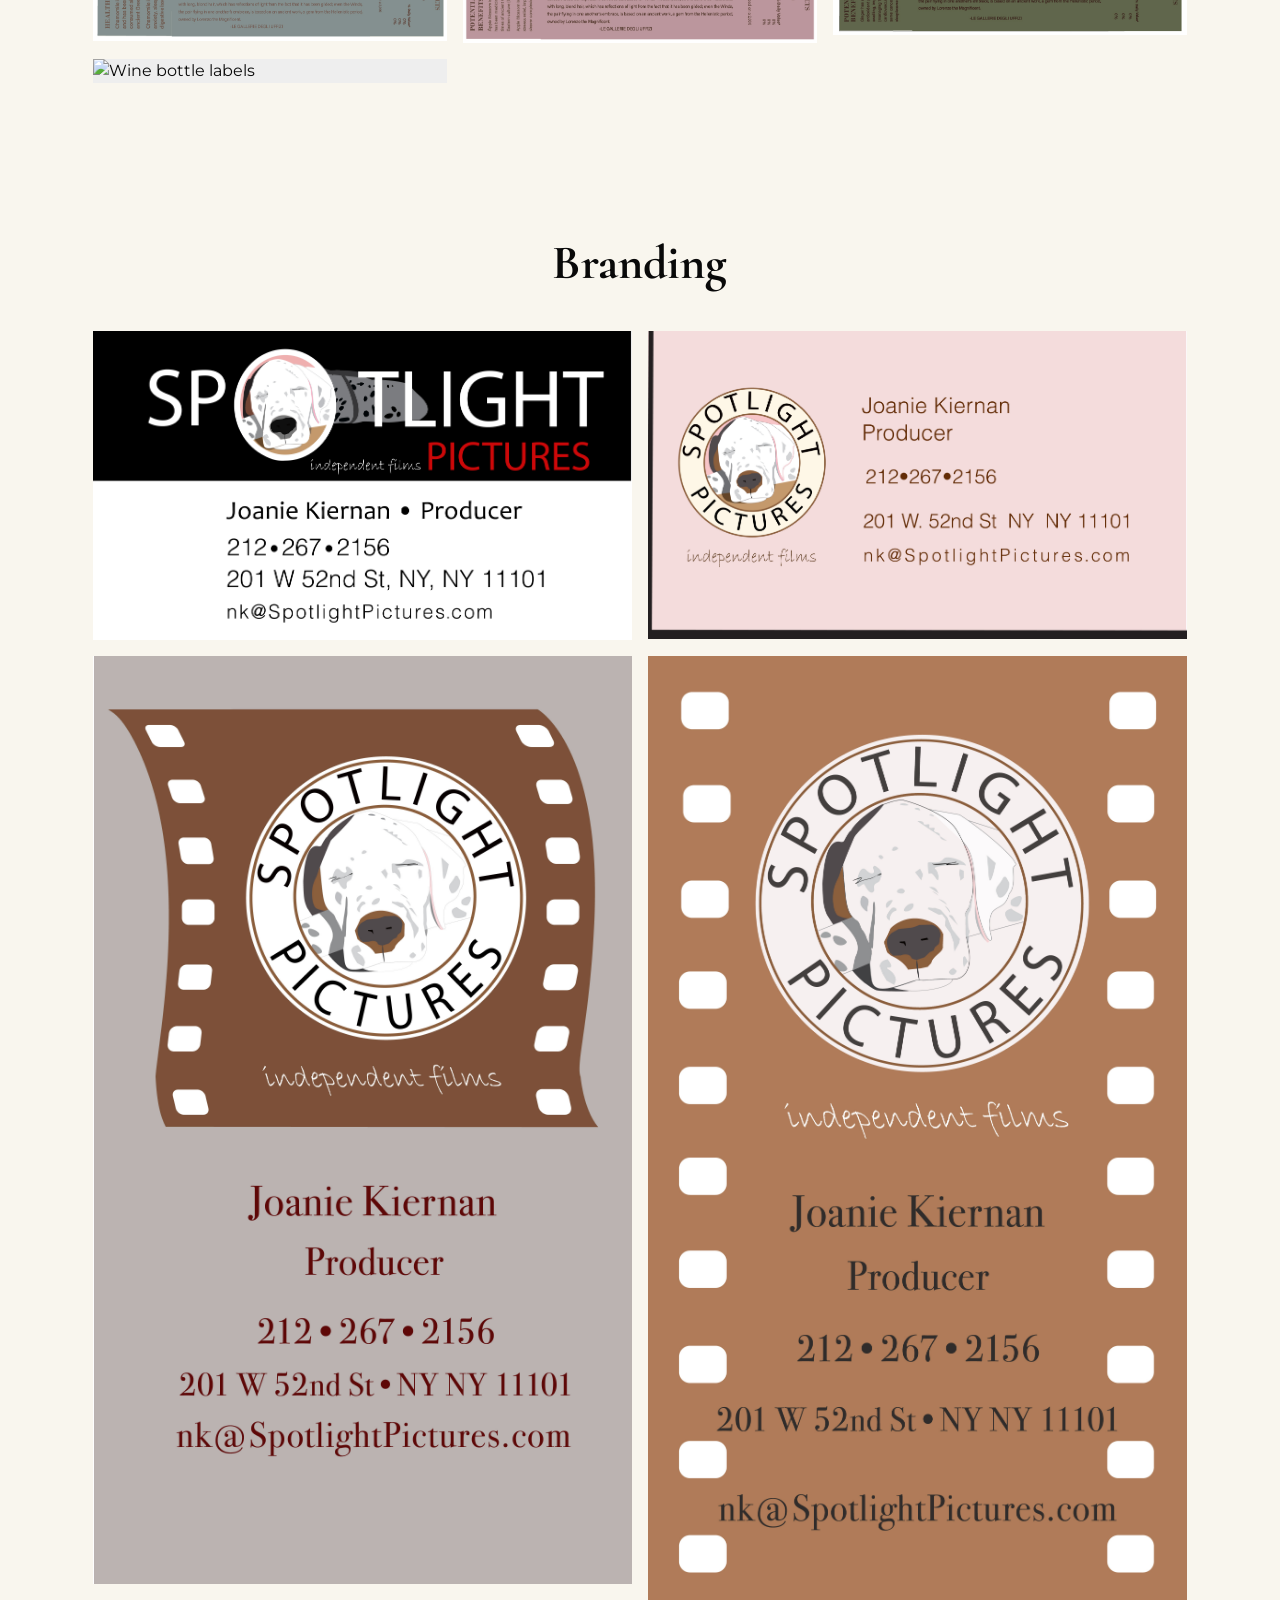
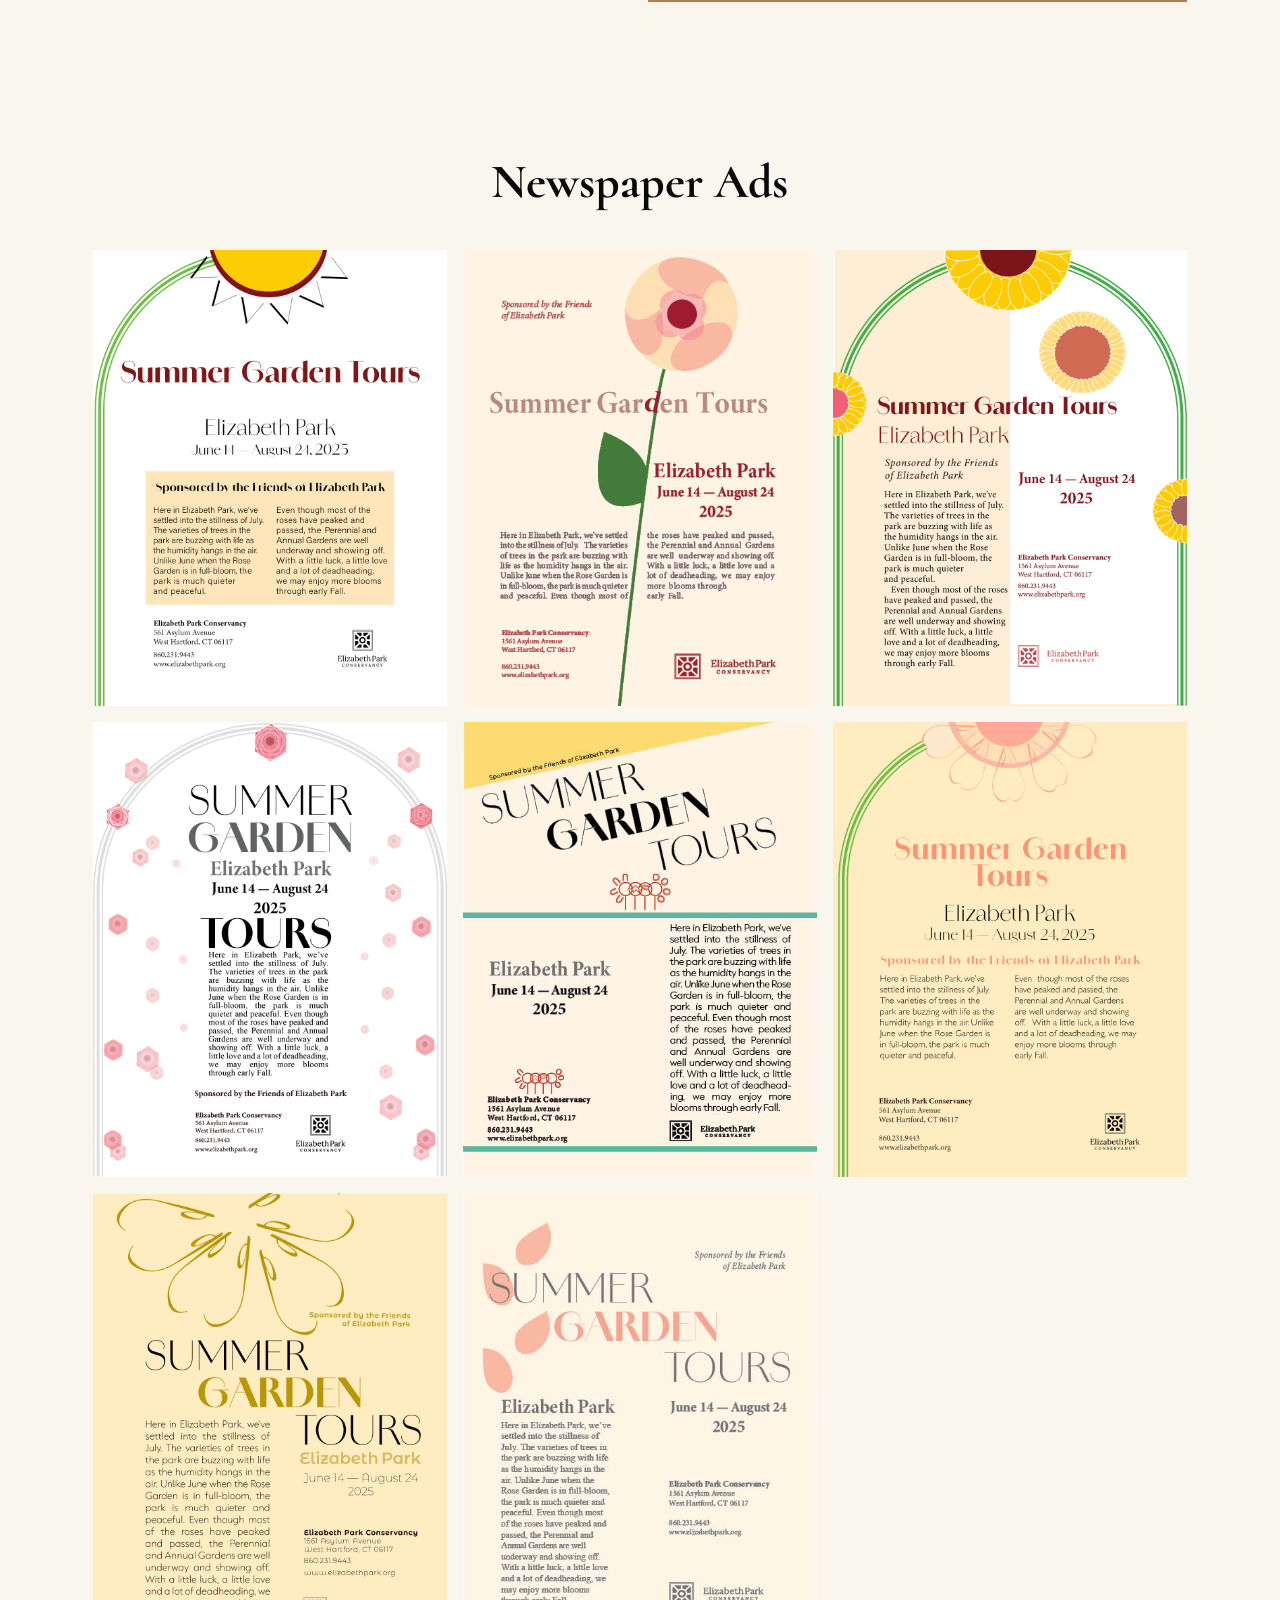
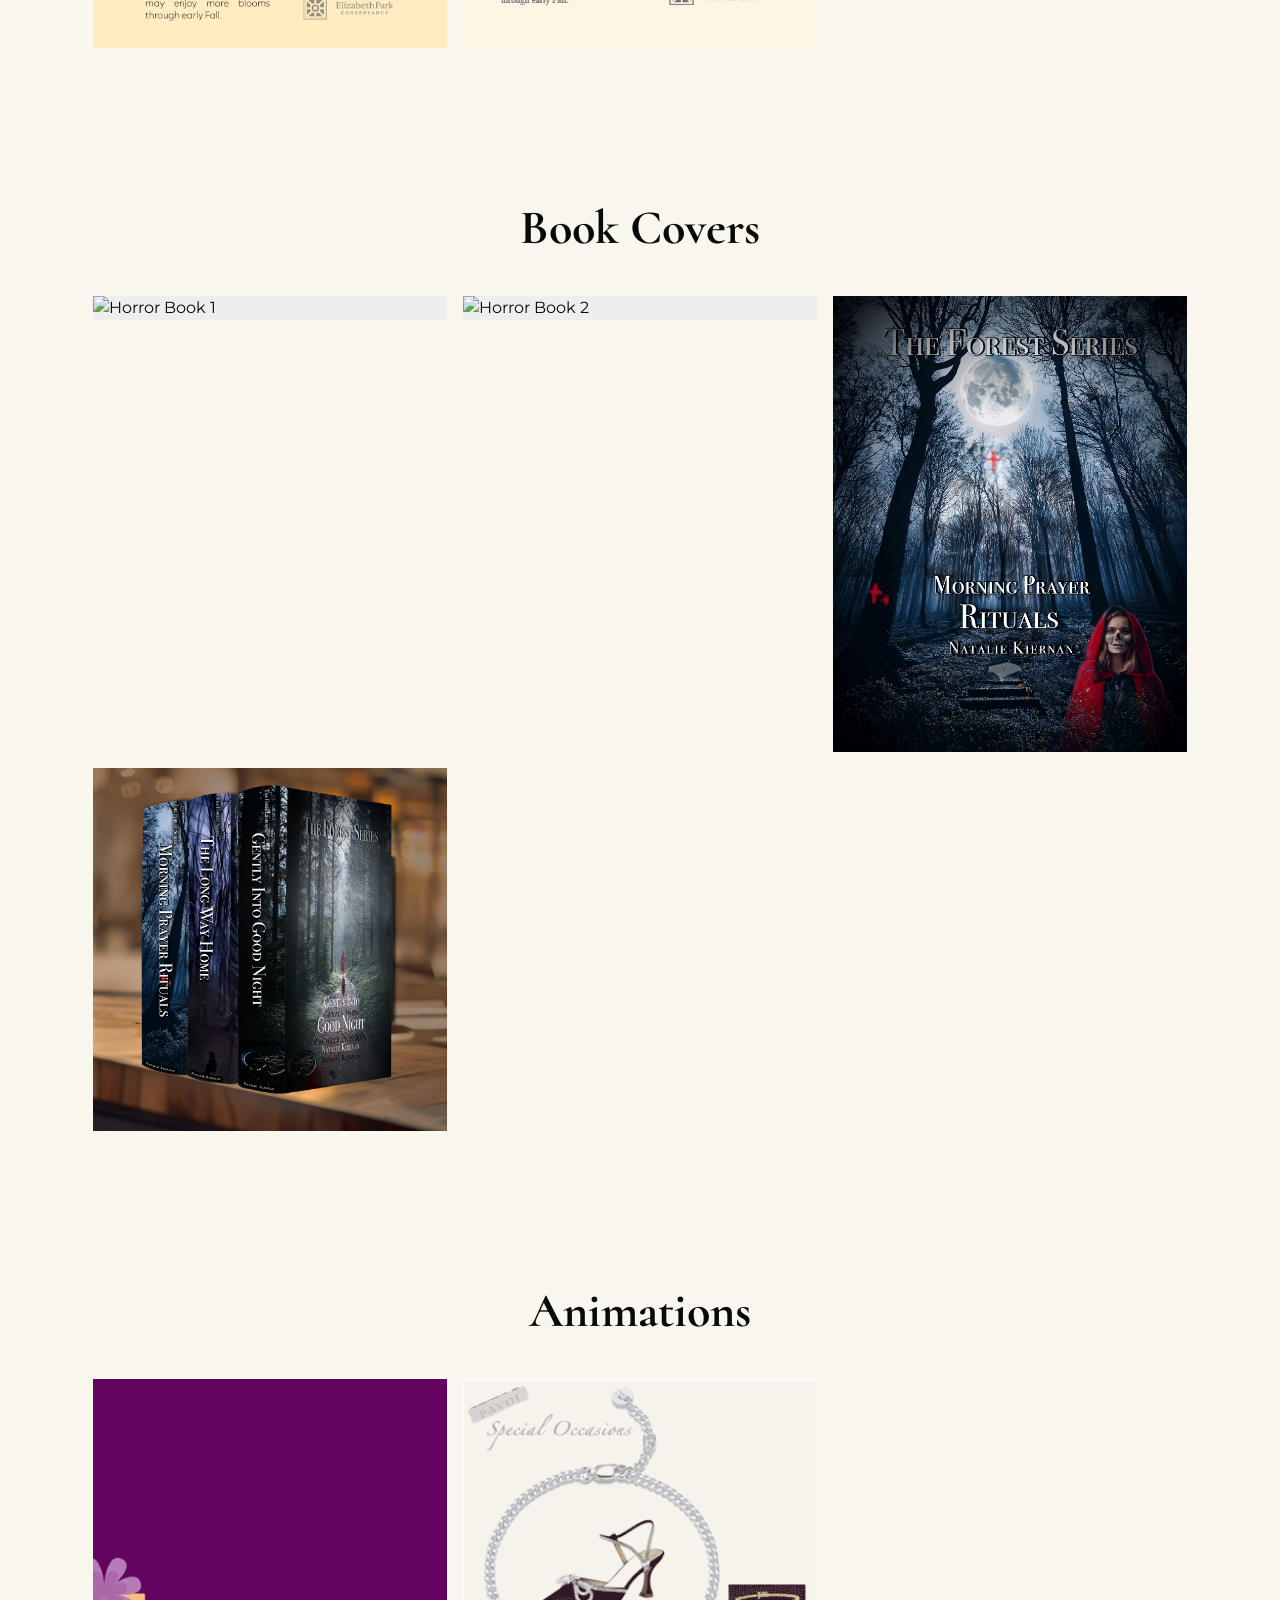
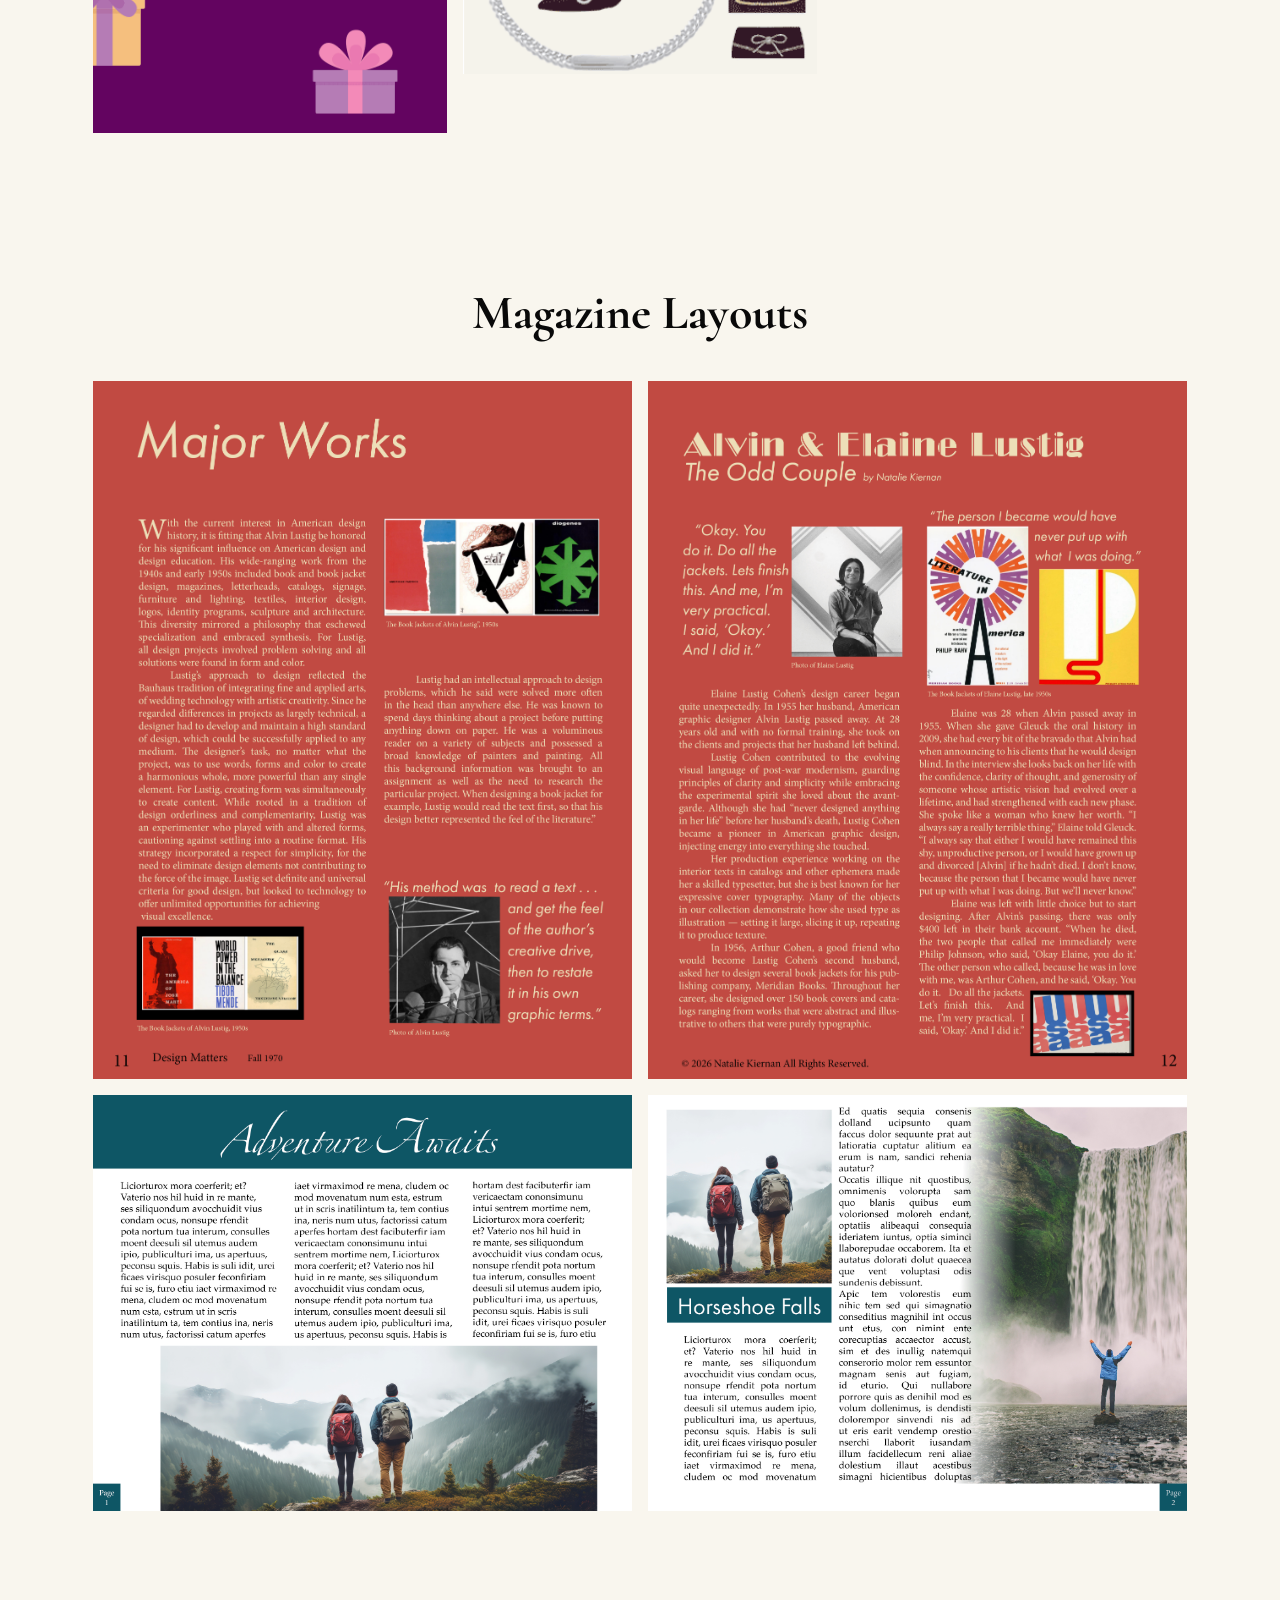
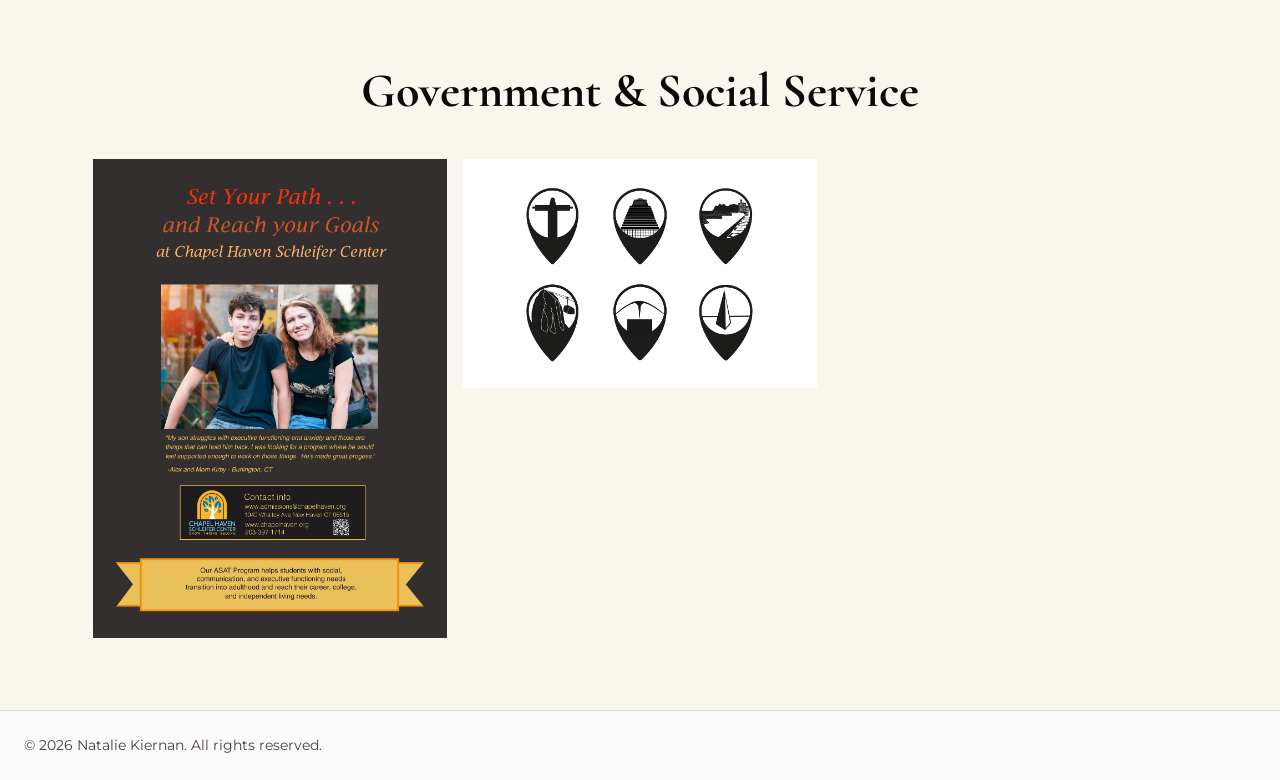
==== commit 777ac485: "update todo, tooltips, and about" ====
--- a/index.html
+++ b/index.html
@@ -13,7 +13,9 @@
       <nav aria-label="Main navigation">
         <ul>
           <li><a href="#posters" class="nav-link">Portfolio</a></li>
-          <li class="border"><a href="about.html" class="nav-link">About</a></li>
+          <li class="border">
+            <a href="about.html" class="nav-link">About</a>
+          </li>
           <li><a class="cta" href="contact.html">Contact</a></li>
         </ul>
       </nav>
@@ -138,7 +140,7 @@
                   loading="lazy"
                 />
                 <span class="tooltip-text"
-                  >Radio Theatre Folding Program - Front/Back<br />Educational
+                  >Radio Theatre Folding Program - Front(top)/Back(bottom)<br />Educational
                   Creative Commons Usage of Images</span
                 >
               </div>
@@ -277,7 +279,7 @@
               />
               <span class="tooltip-text"
                 >Full-Page Newspaper Ad-Weekend 2<br />(simple shapes, letters,
-                3-color limit), shades/tints allowed</span
+                3-color limit, shades/tints allowed)</span
               >
             </div>
             <div class="gallery-item">
@@ -472,7 +474,11 @@
                 alt="Chapel Haven social service flyer"
                 loading="lazy"
               />
-              <span class="tooltip-text">Social Service Flyer 8x11</span>
+              <span class="tooltip-text"
+                >Social Service Flyer 8x11<br />
+                Photo: stock adobe.com<br />
+                Educational Creative Commons Usage of Images</span
+              >
             </div>
             <div class="gallery-item">
               <img
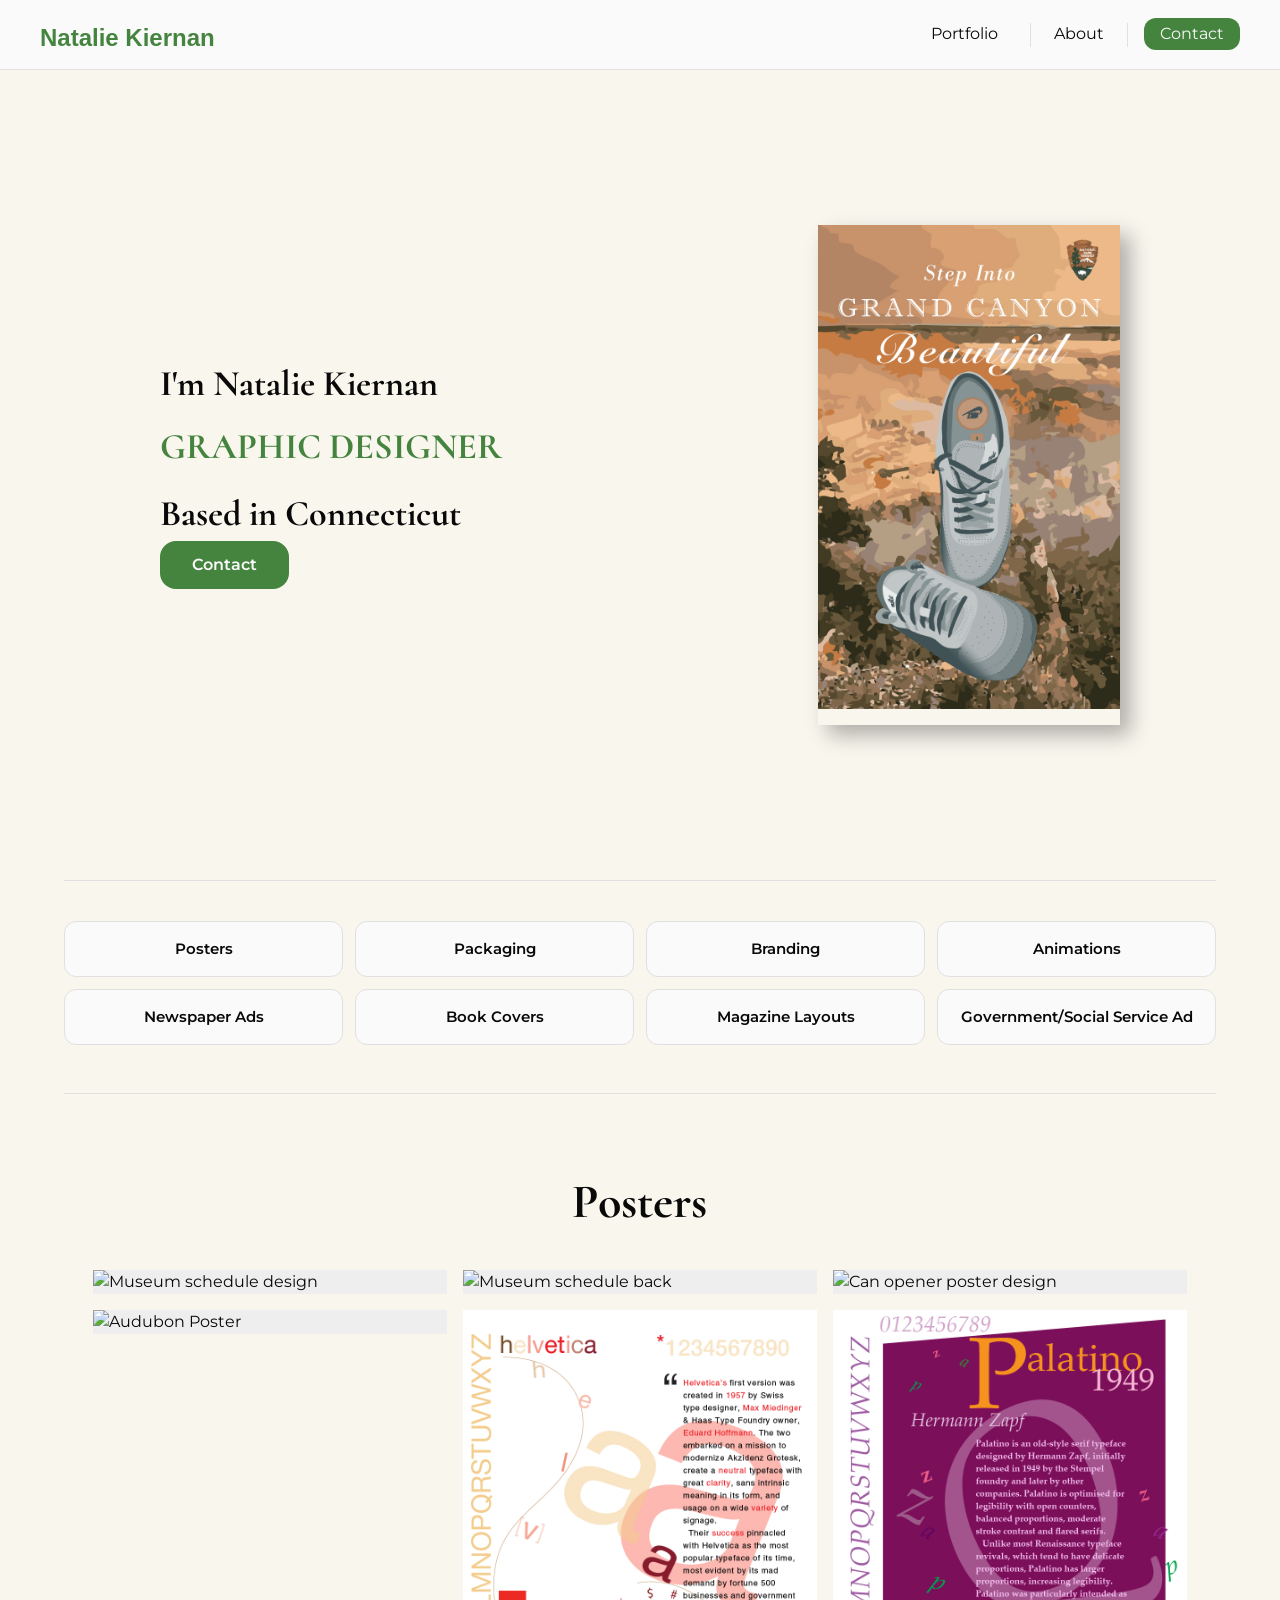
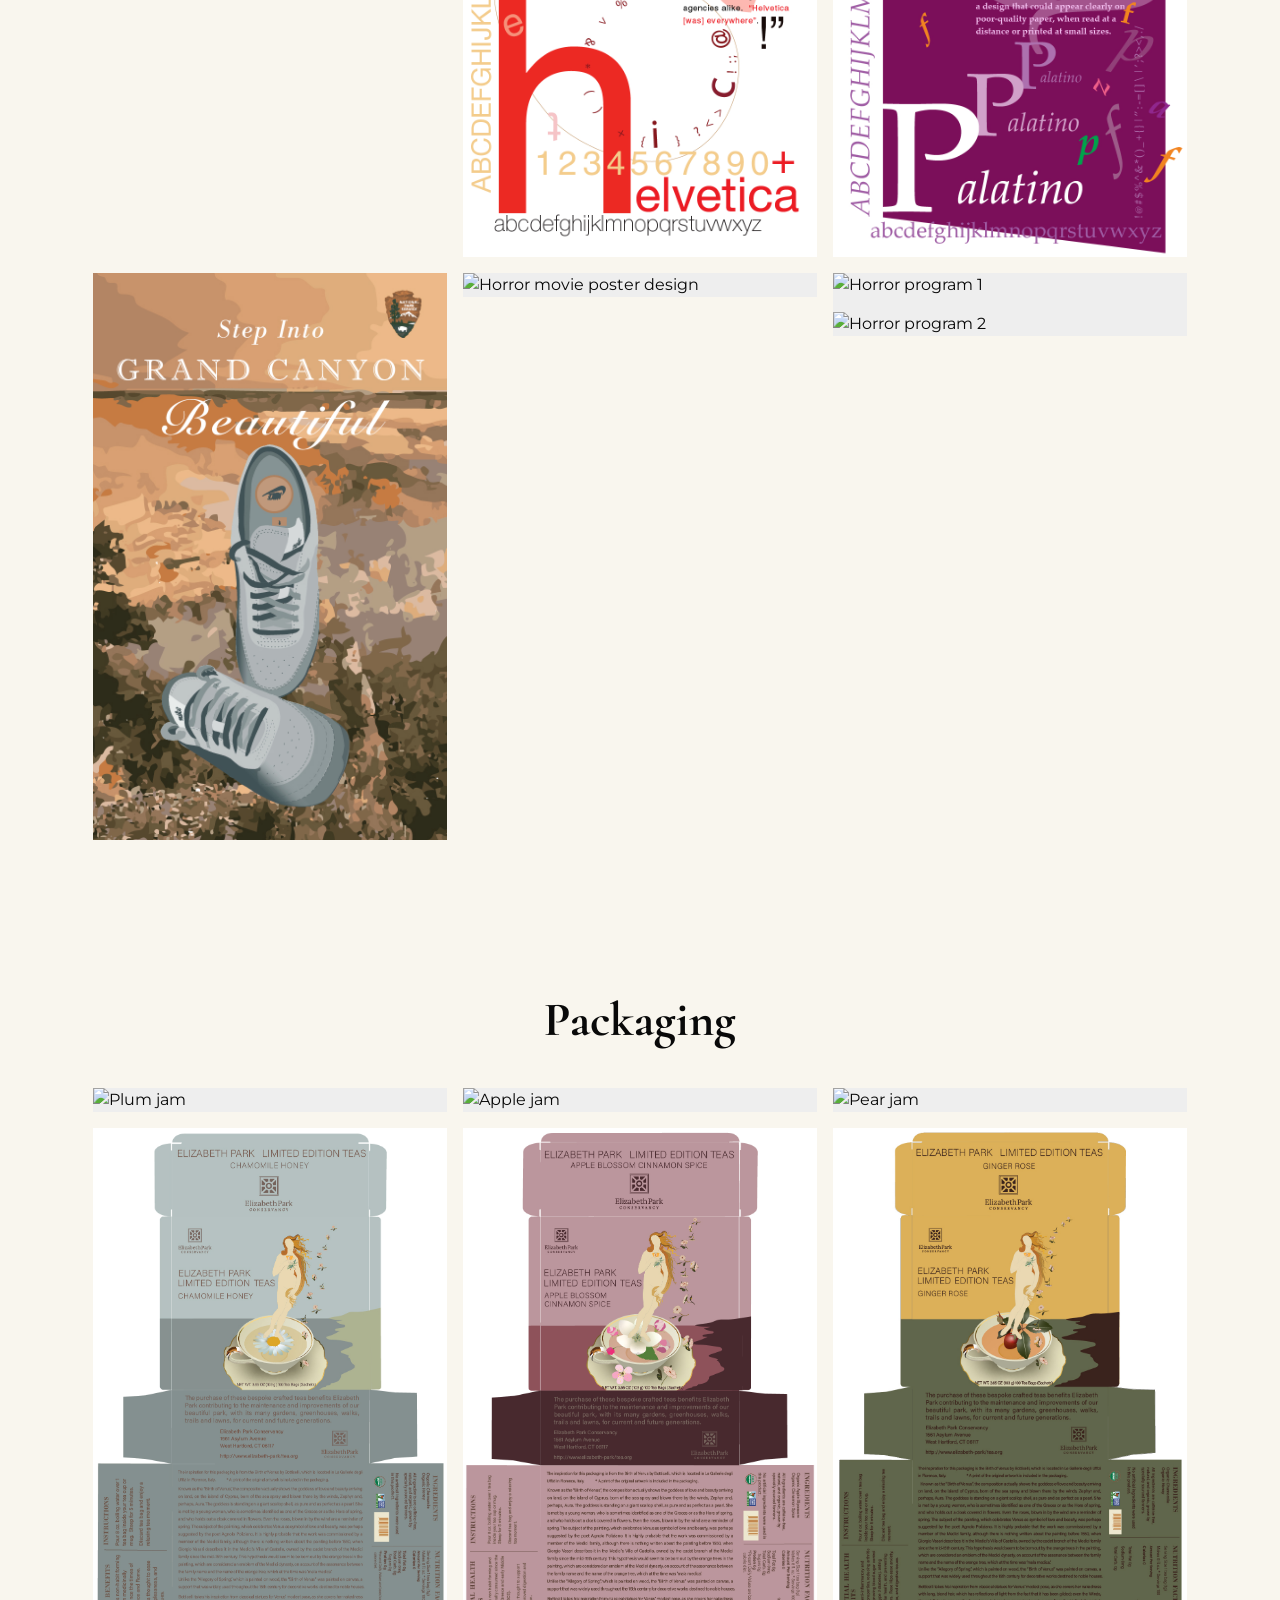
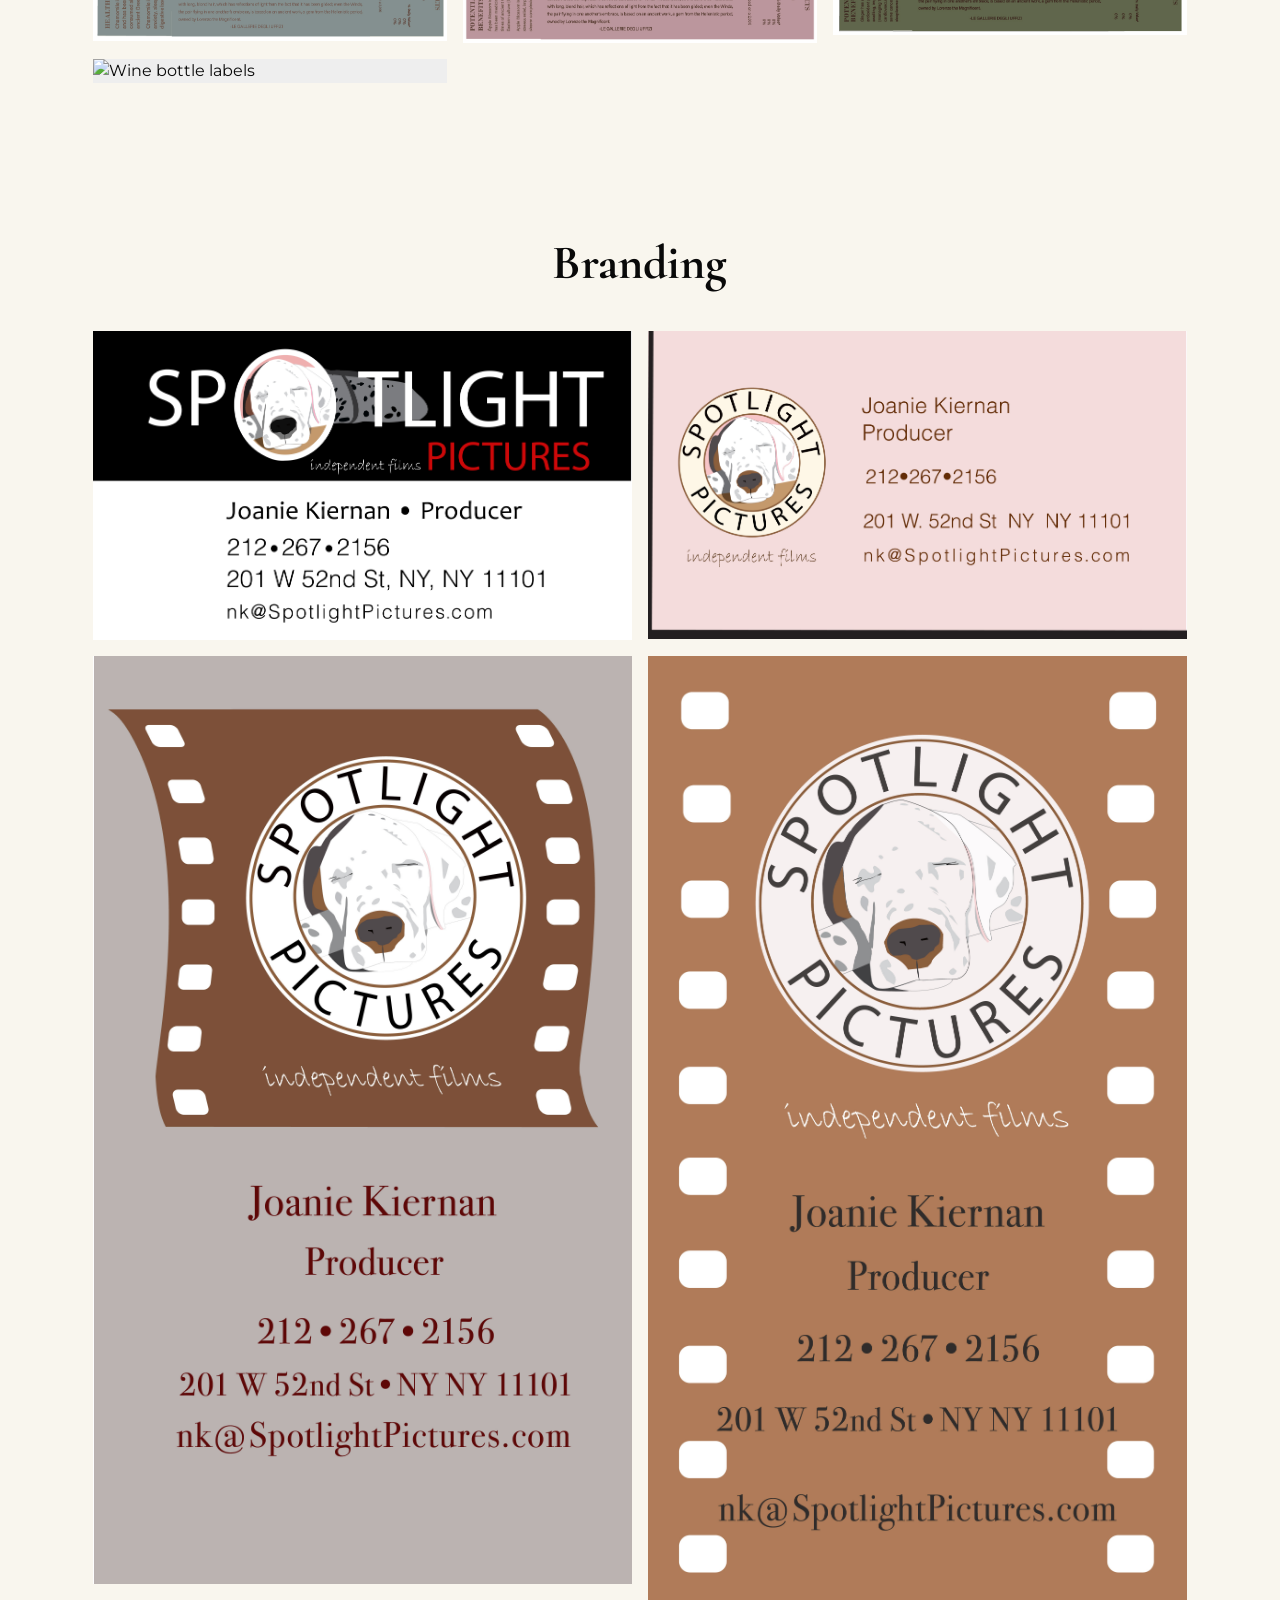
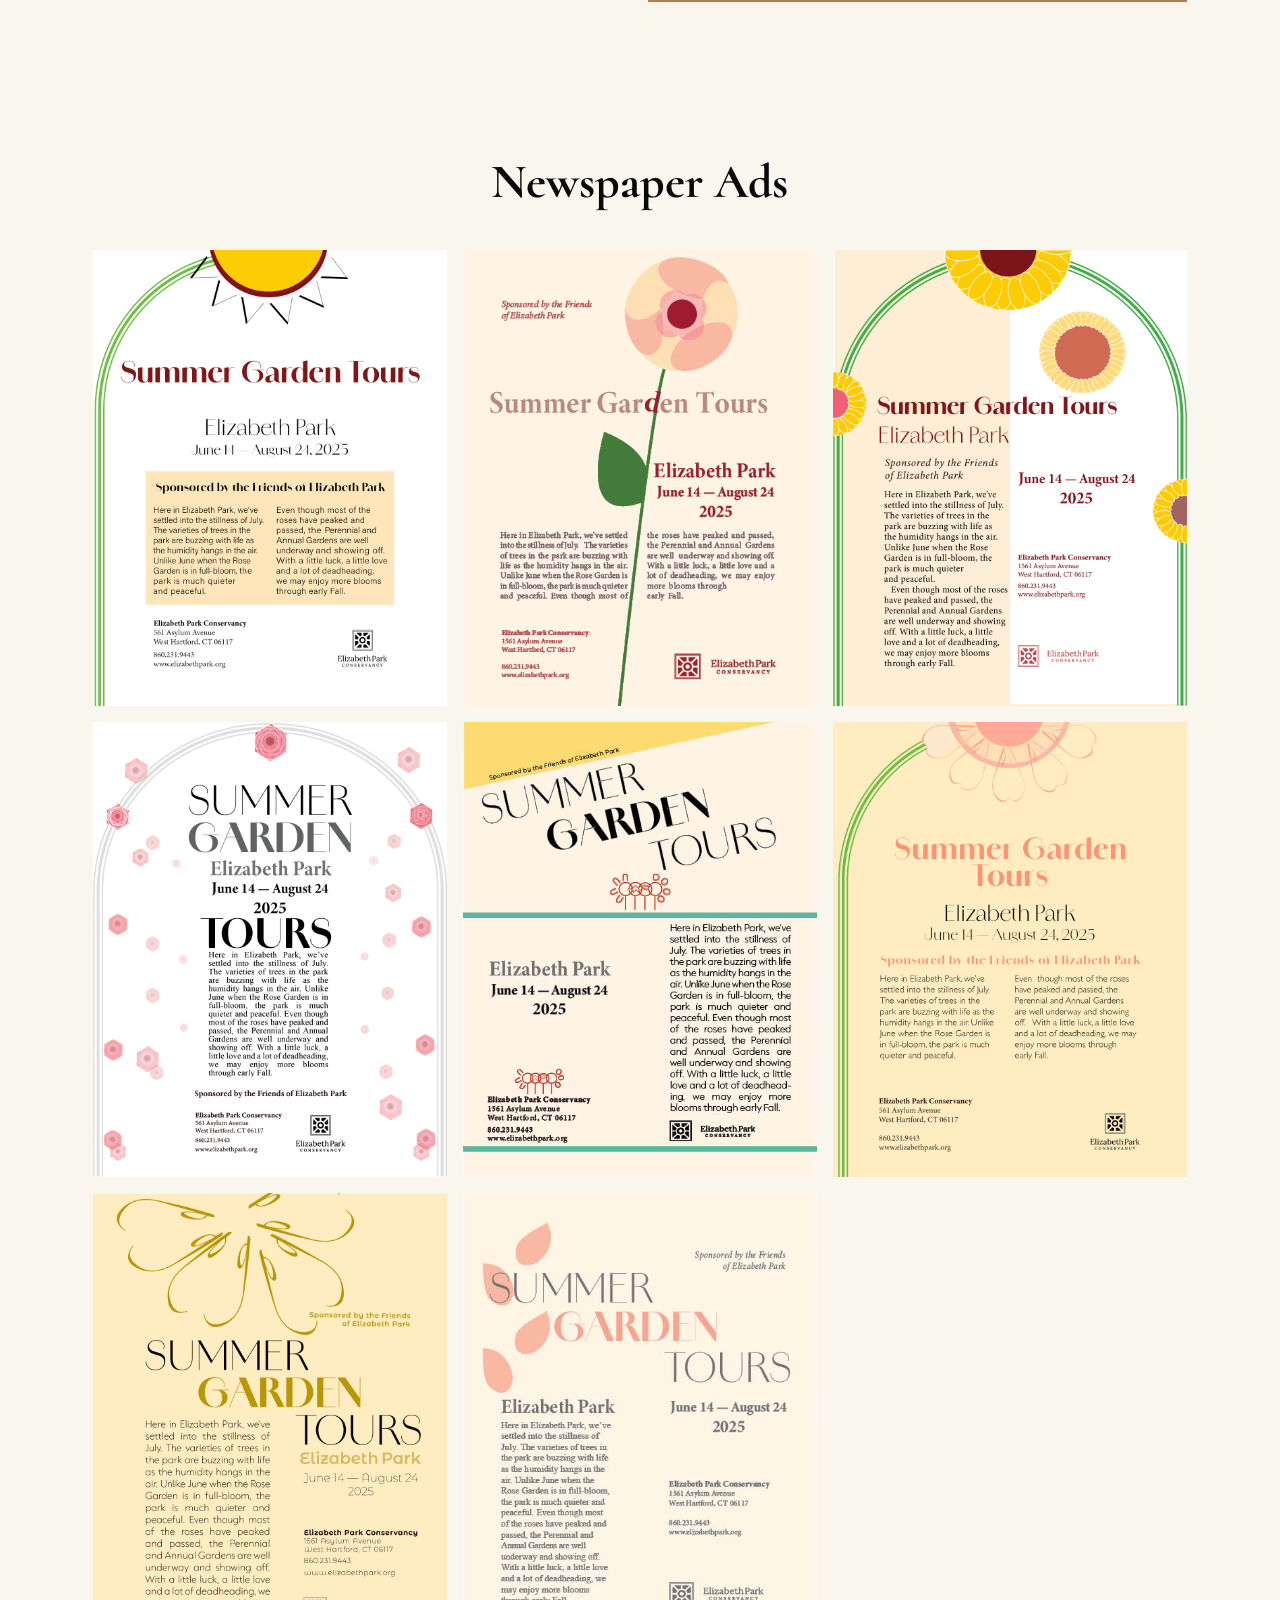
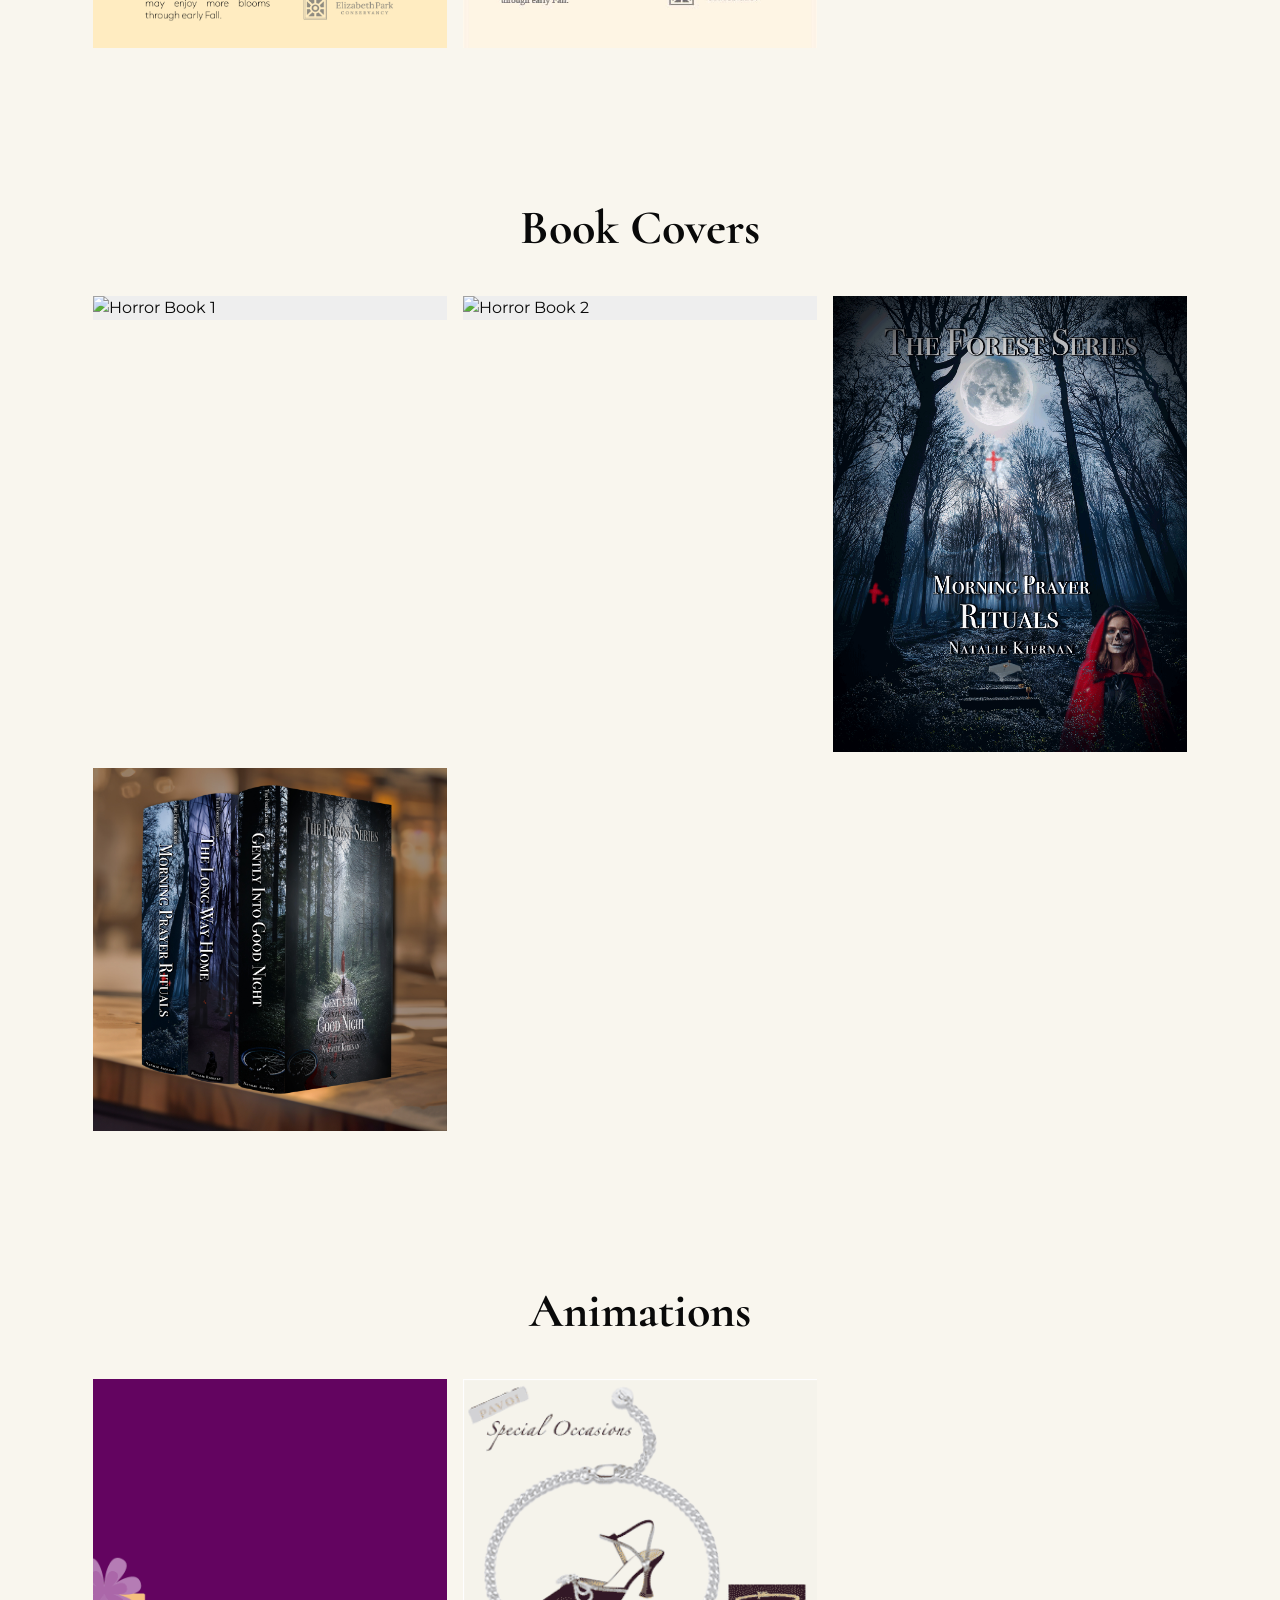
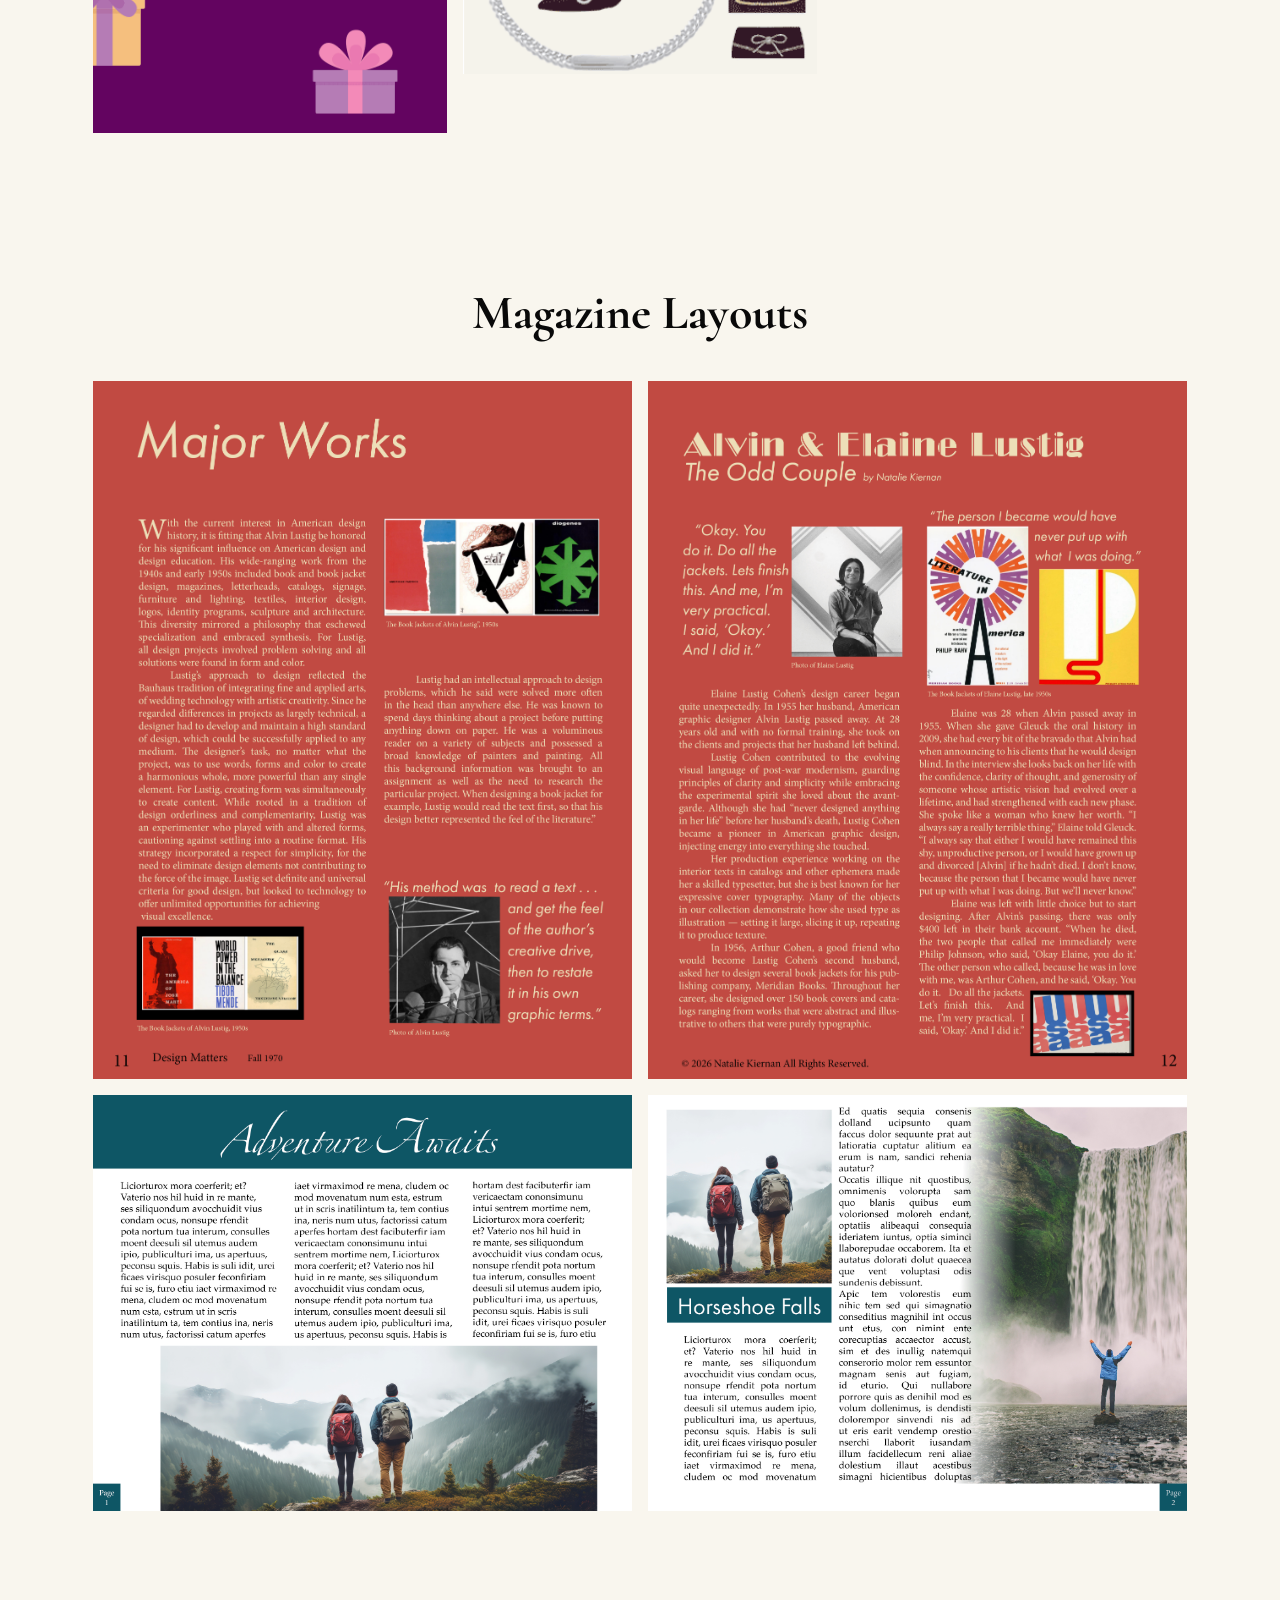
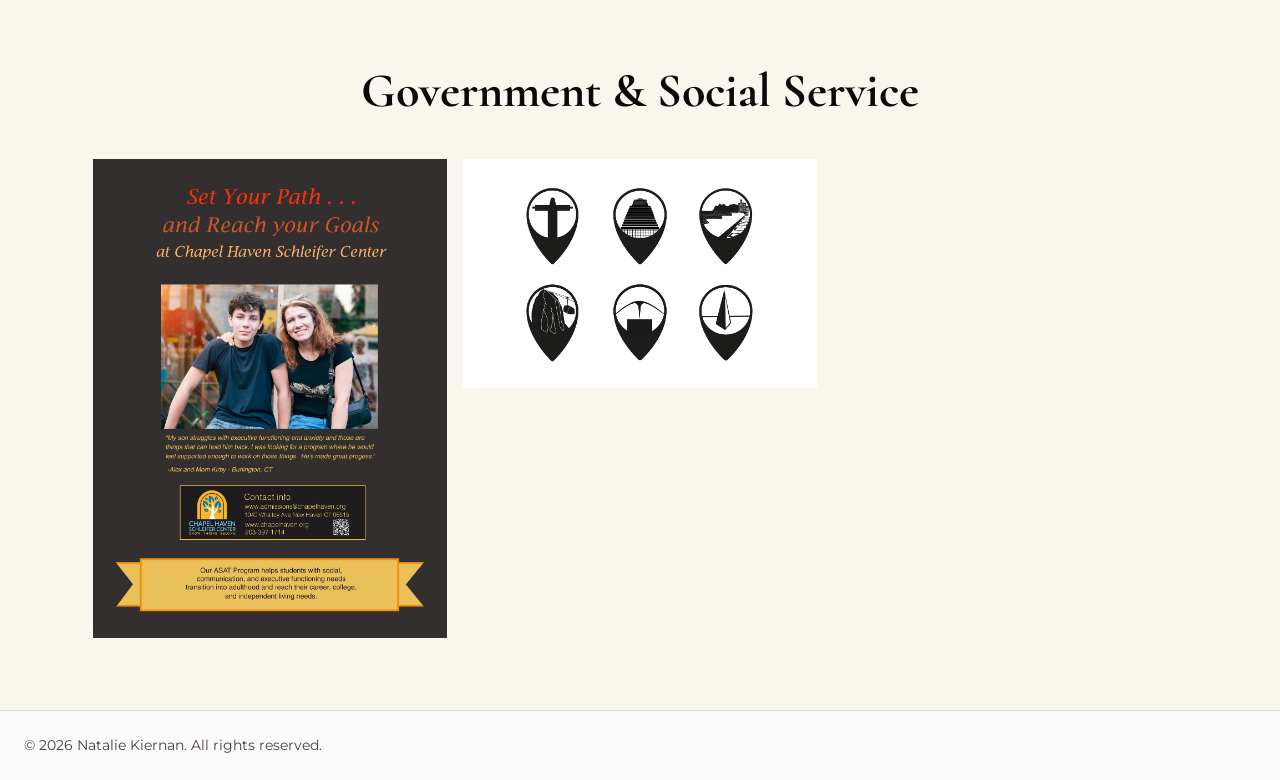
==== commit 179c58be: "update todo, tooltips, and about" ====
--- a/index.html
+++ b/index.html
@@ -13,9 +13,7 @@
       <nav aria-label="Main navigation">
         <ul>
           <li><a href="#posters" class="nav-link">Portfolio</a></li>
-          <li class="border">
-            <a href="about.html" class="nav-link">About</a>
-          </li>
+          <li class="border"><a href="about.html" class="nav-link">About</a></li>
           <li><a class="cta" href="contact.html">Contact</a></li>
         </ul>
       </nav>
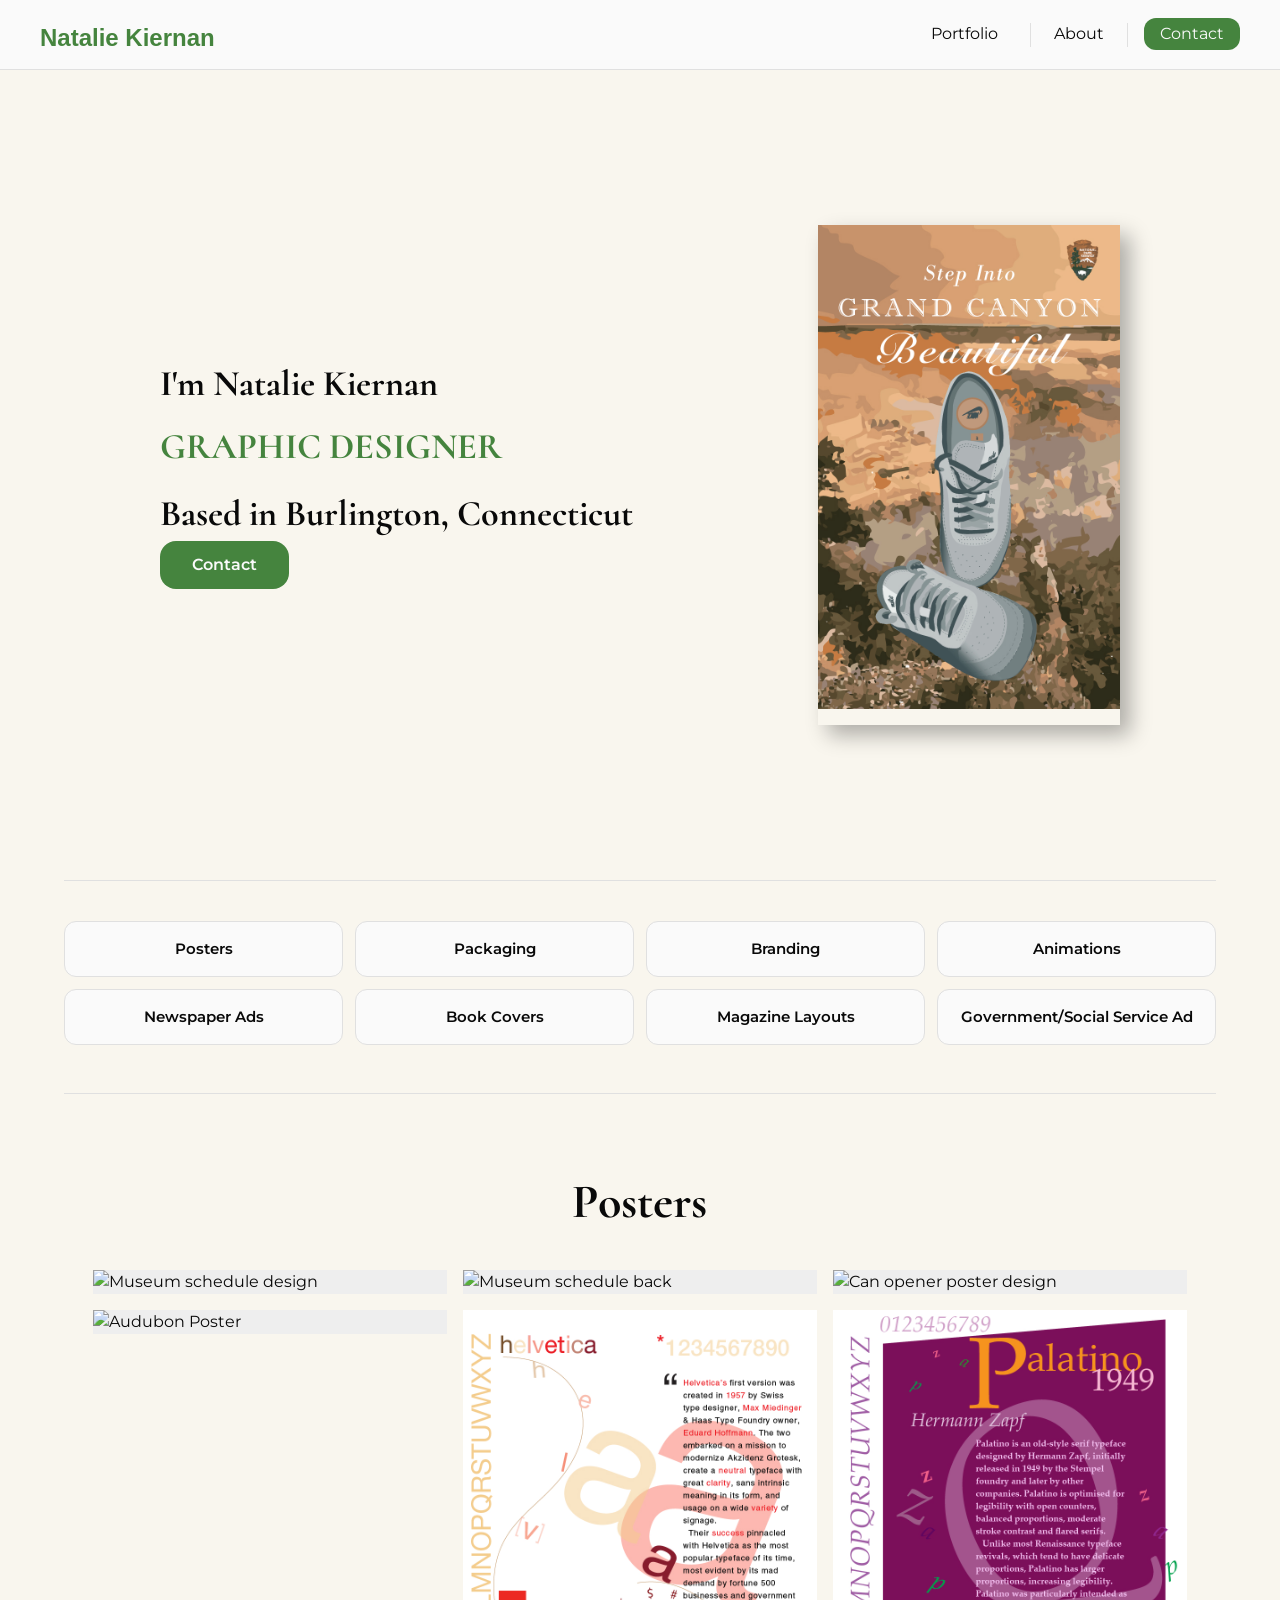
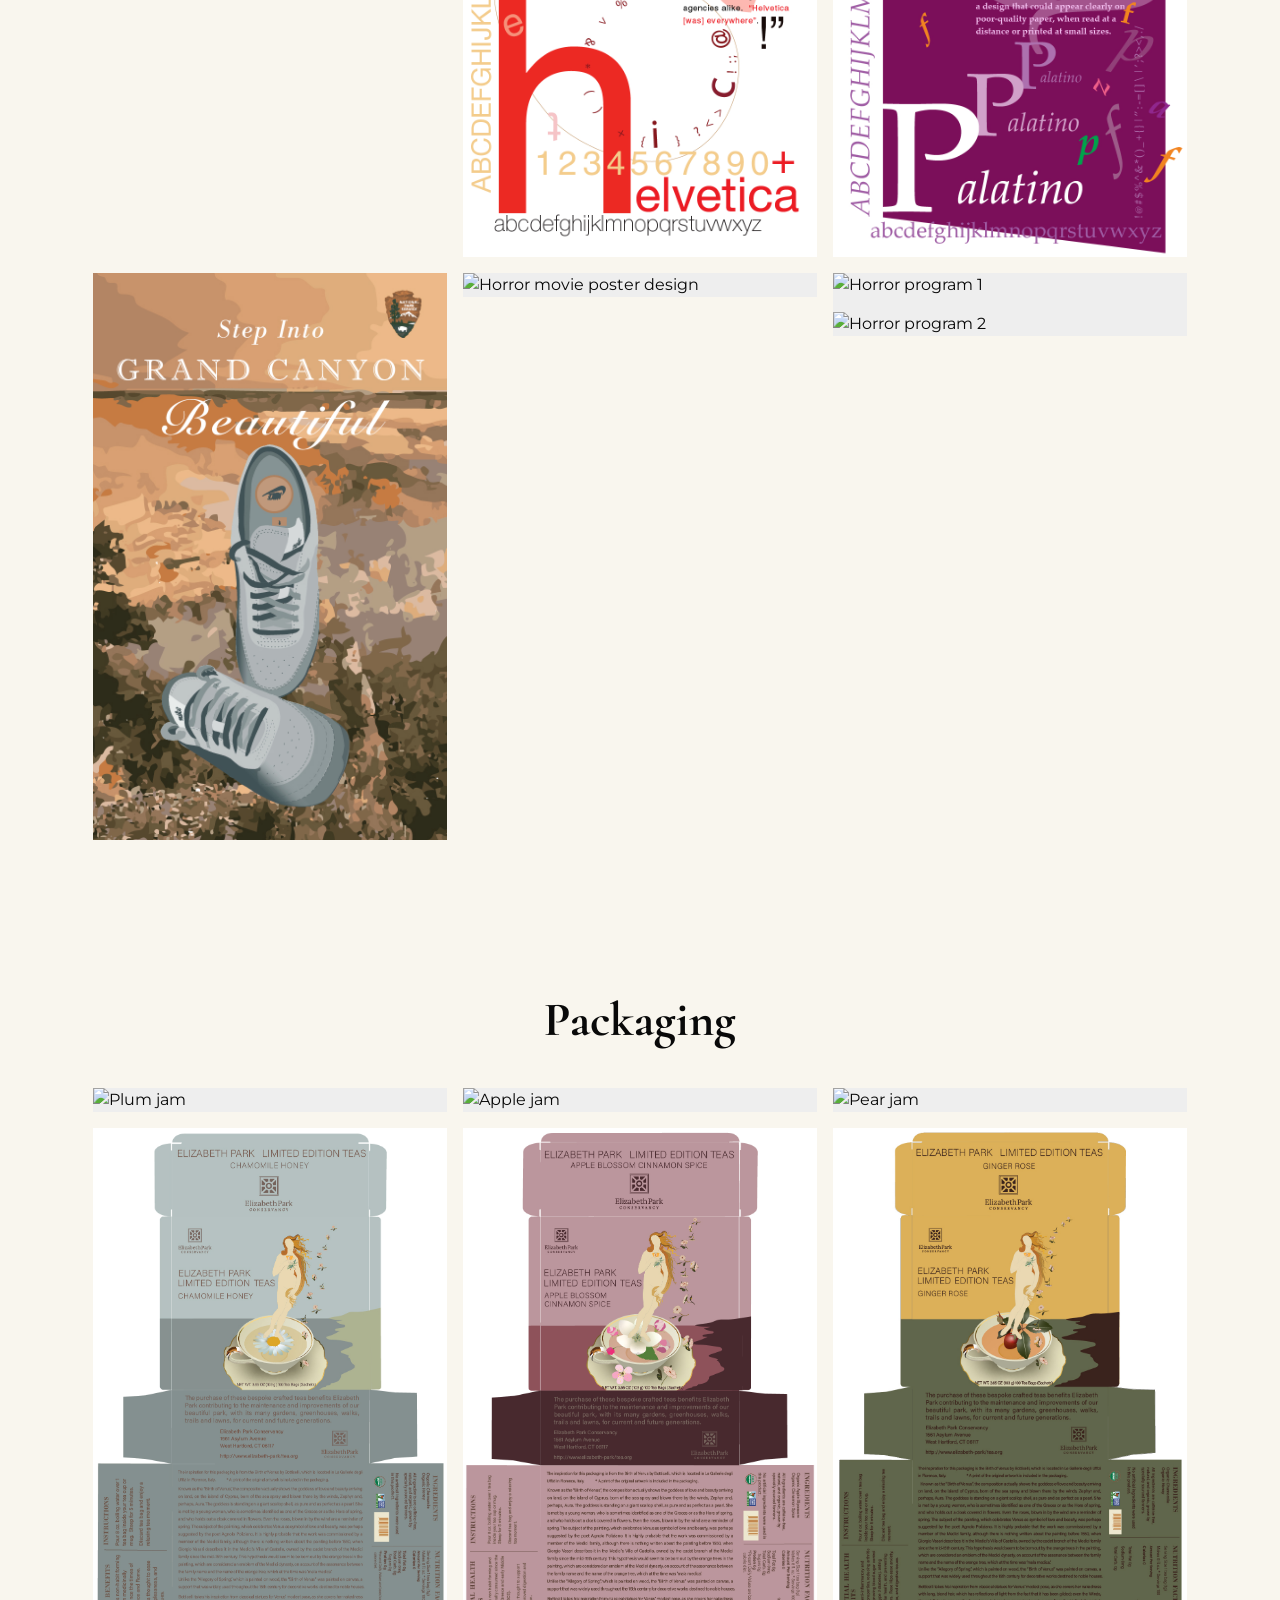
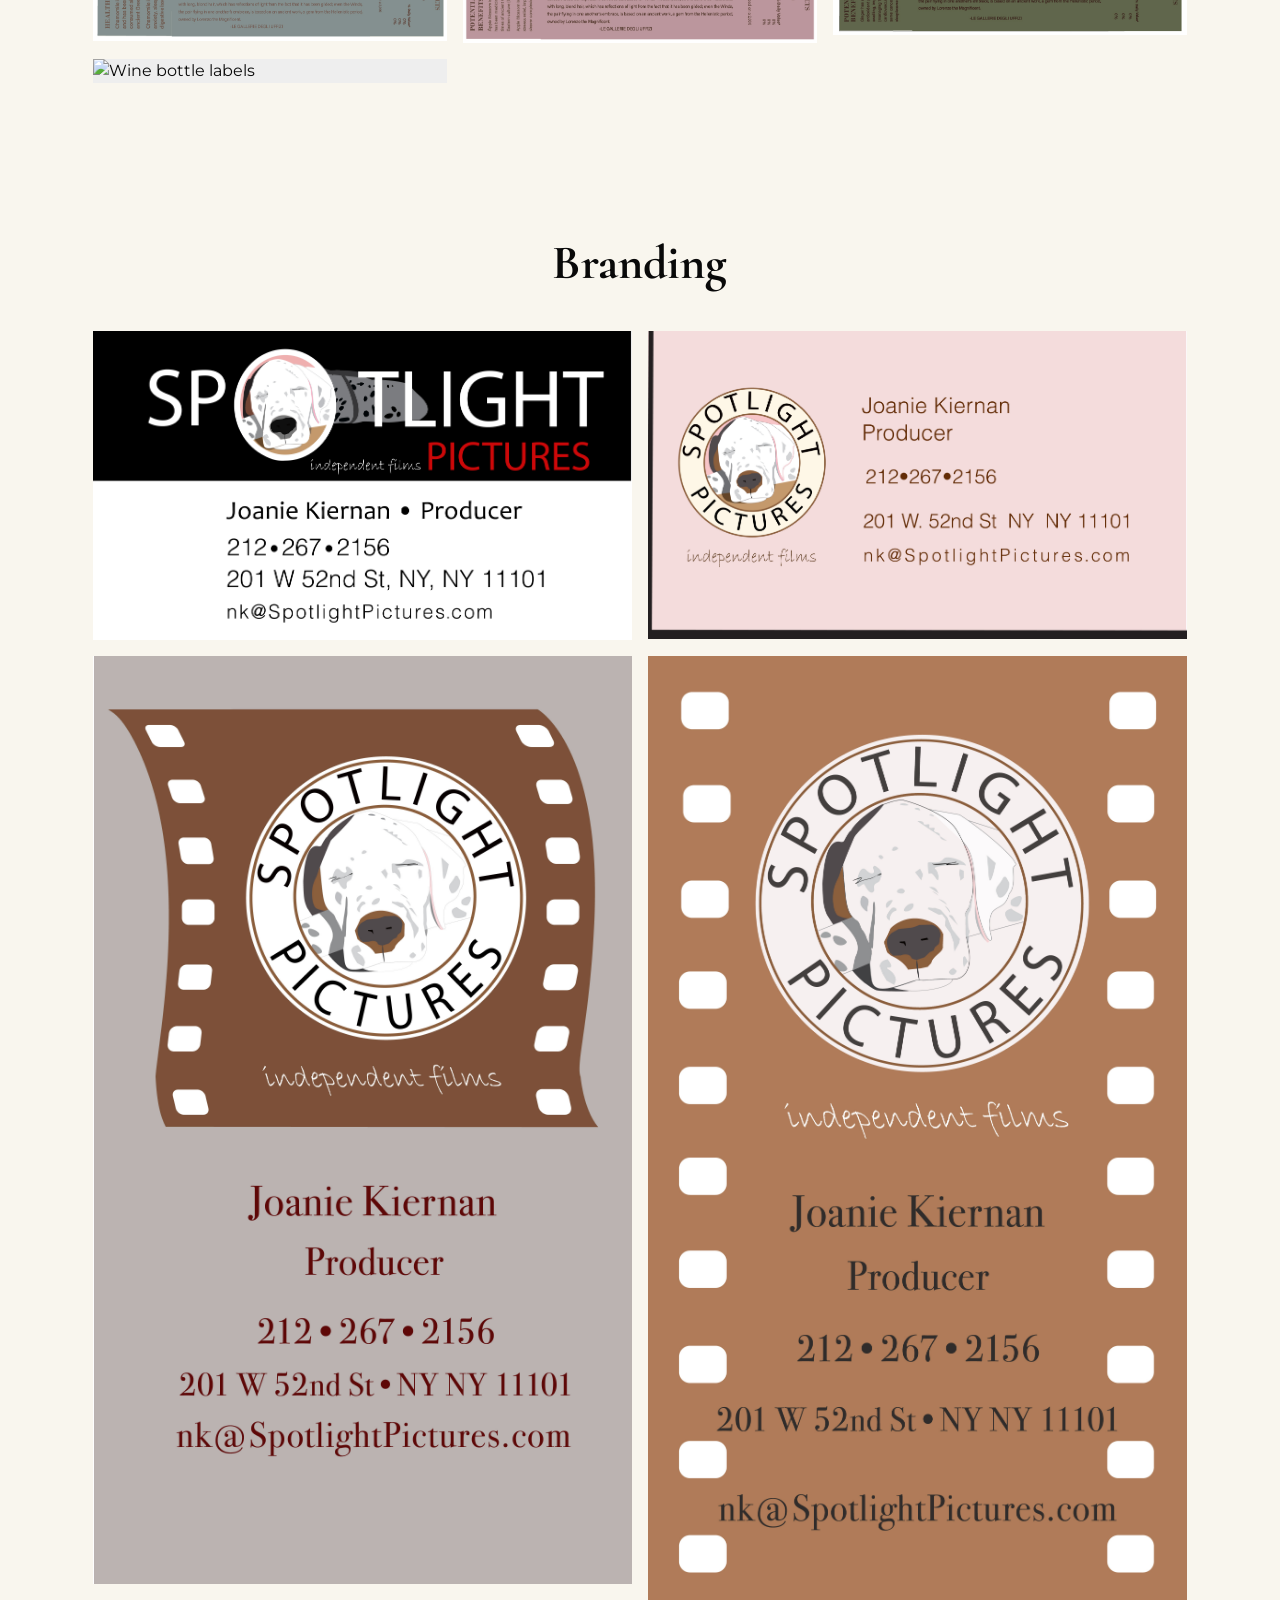
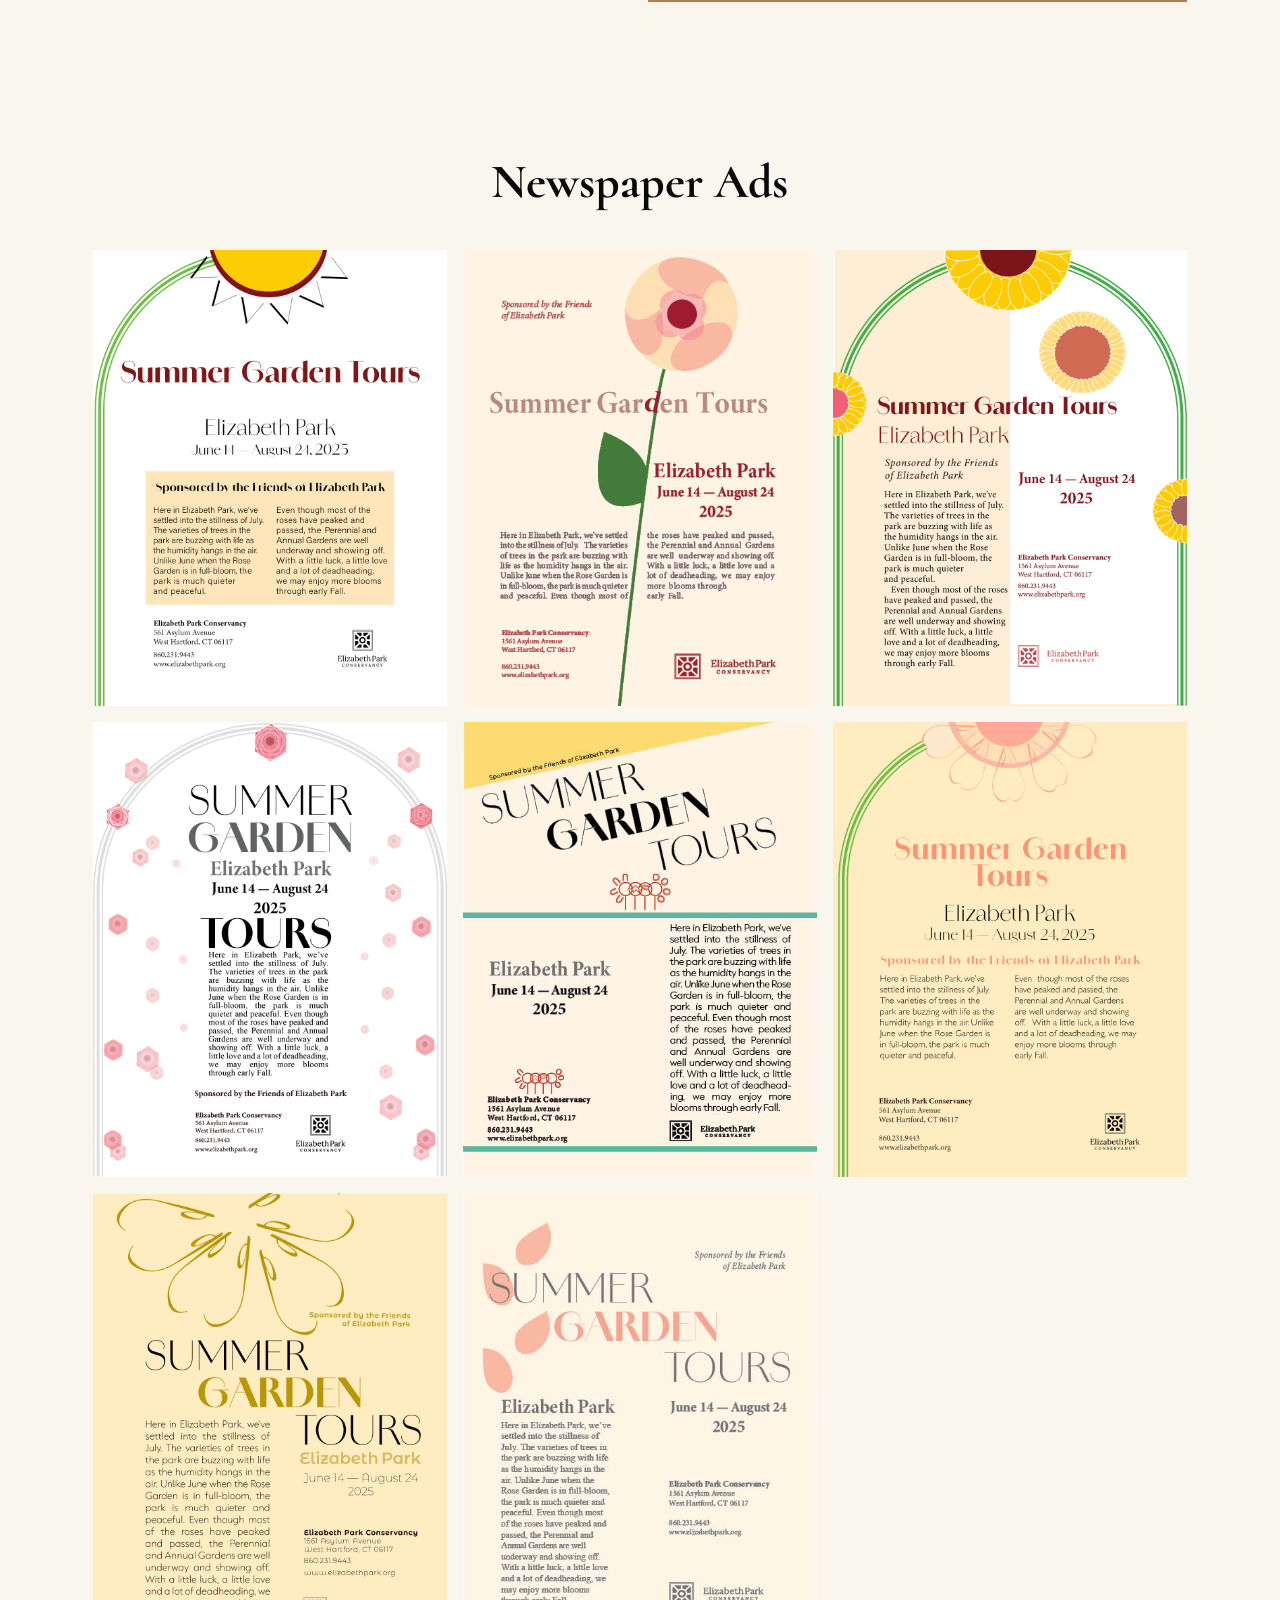
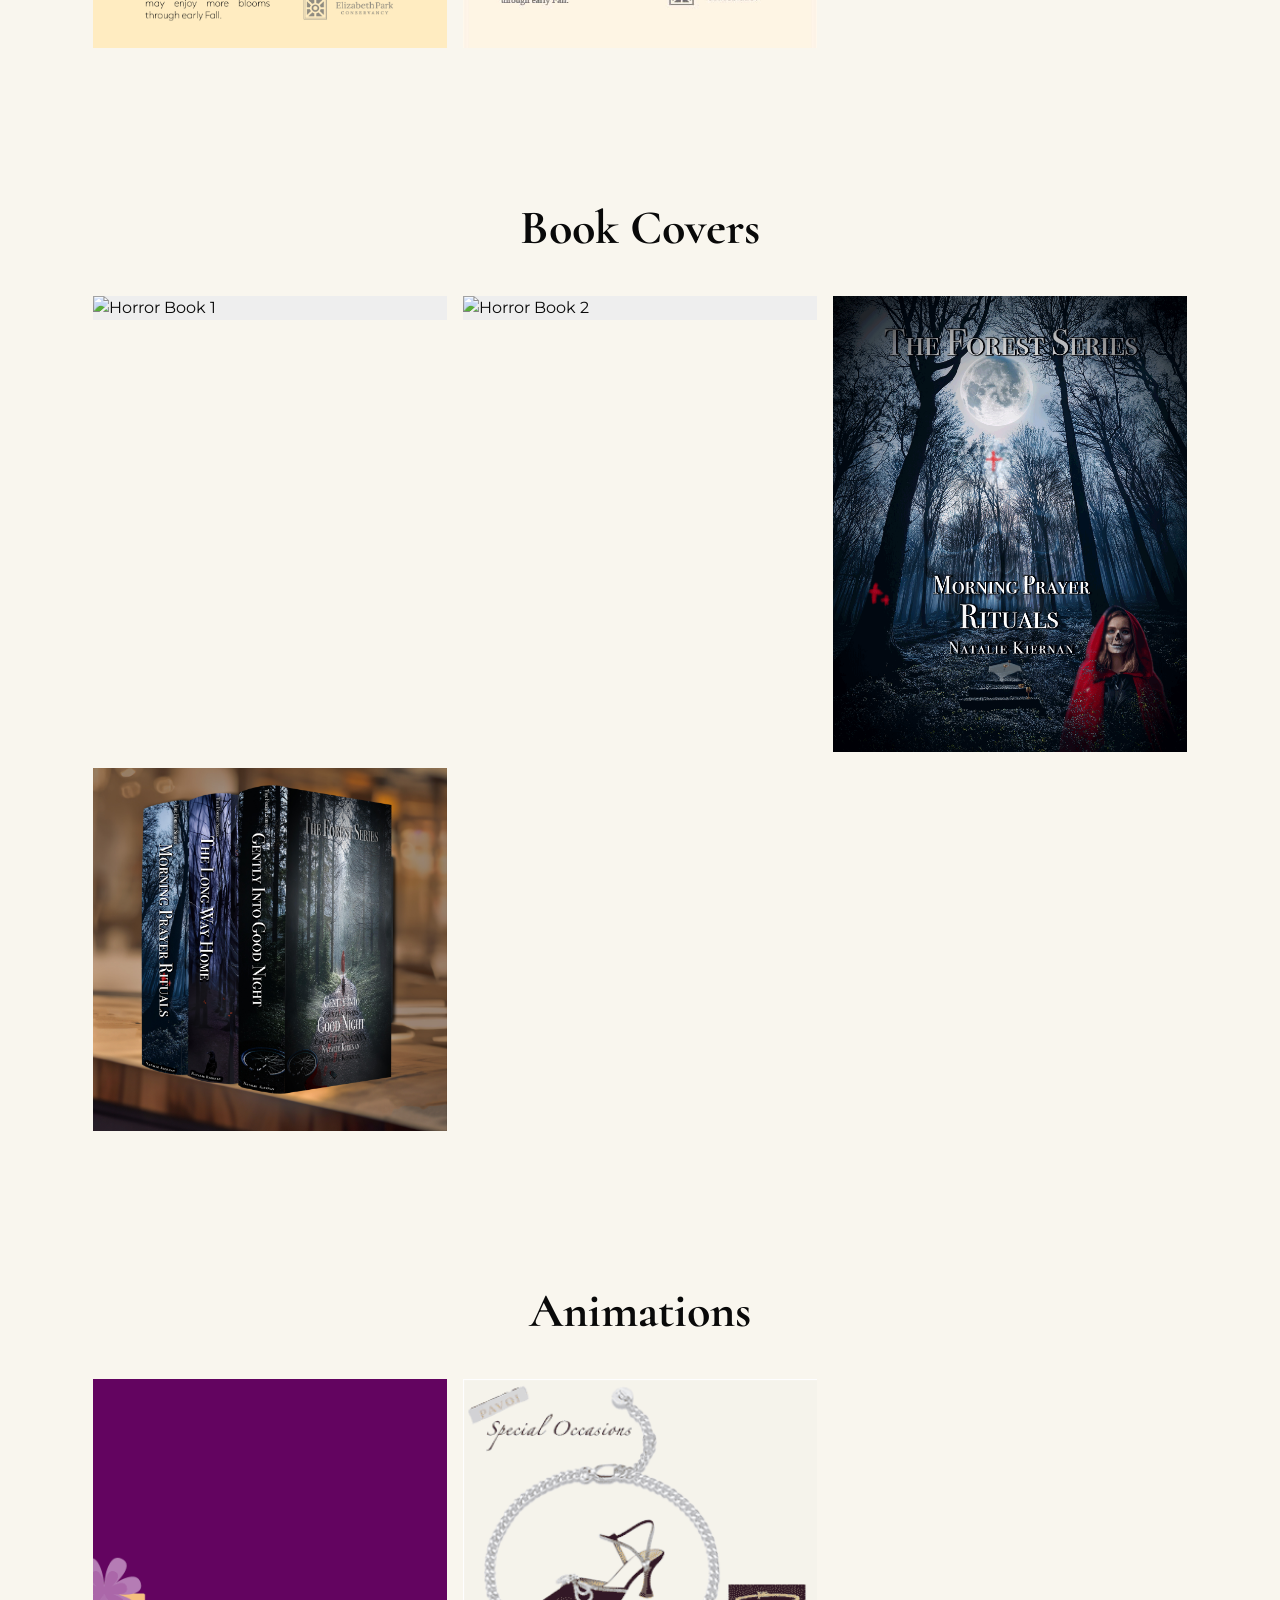
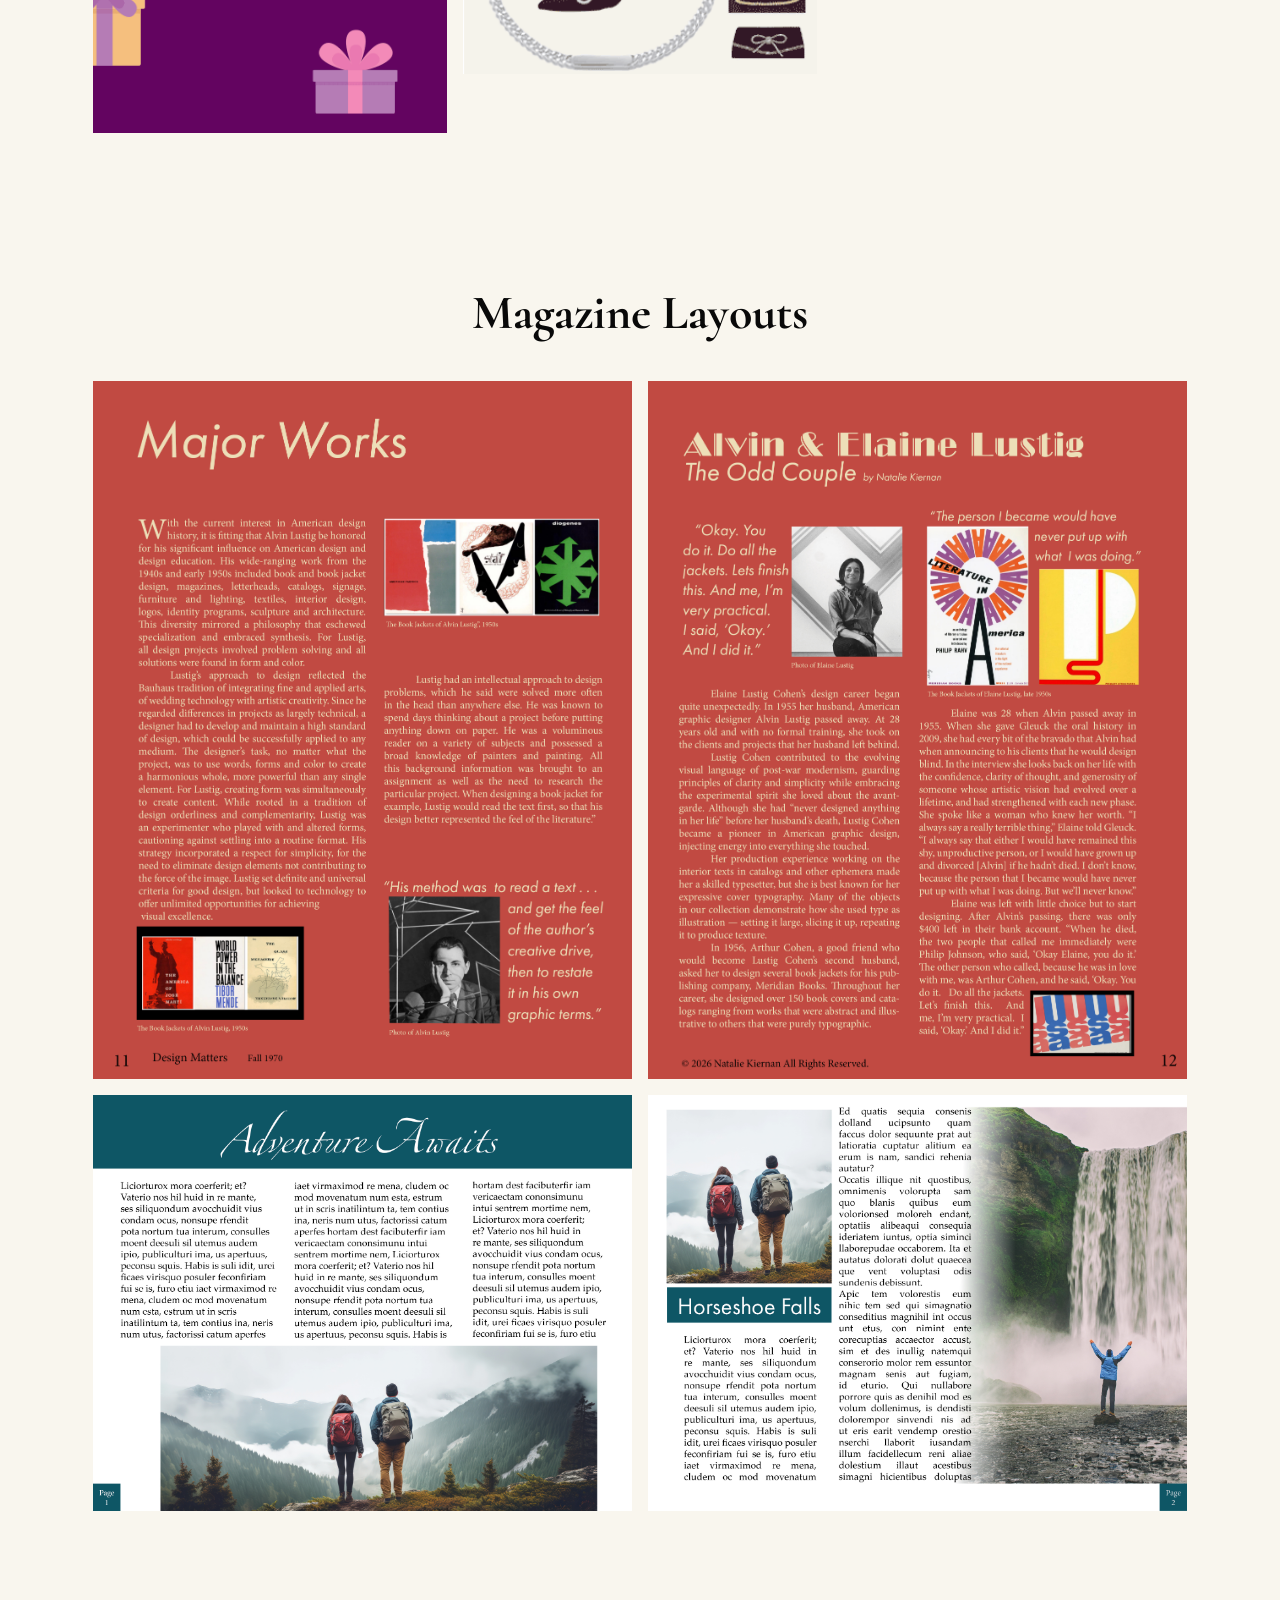
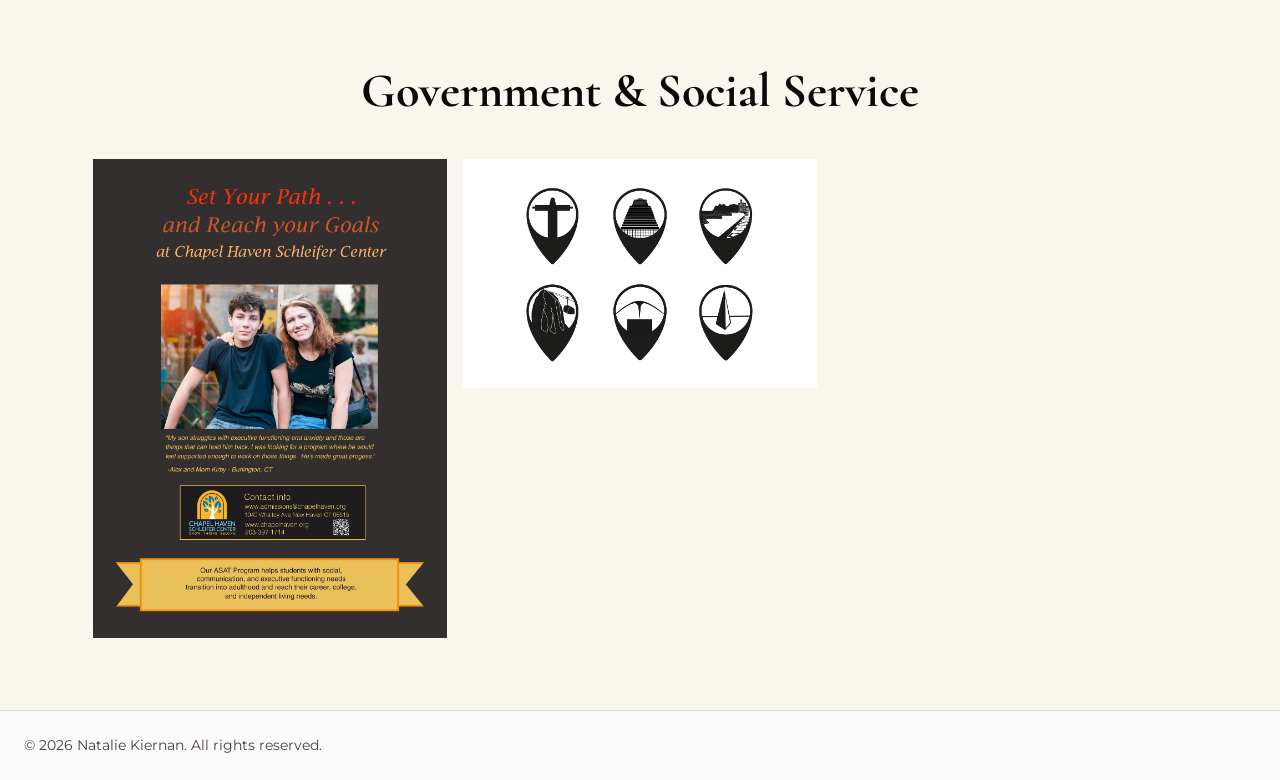
==== commit 156c426c: "Update is to eliminate computer lab photo from About" ====
--- a/index.html
+++ b/index.html
@@ -1,9 +1,13 @@
 <!doctype html>
+
 <html lang="en">
   <head>
     <meta charset="UTF-8" />
     <meta name="viewport" content="width=device-width, initial-scale=1.0" />
     <title>Natalie Kiernan - Portfolio</title>
+    <meta name="graphic designer, Natalie Kiernan, Natalie Kiernan portfolio, Natalie Kiernan portfolio website" content="graphic designer, Natalie Kiernan, Natalie Kiernan portfolio, 
+    Natalie Kiernan Portfolio Website, graphic designer in CT, graphic designer intern, Illustrator, Illustrator in CT, Illustrator intern, recent graduate Graphic Design, 
+    recent graduate Illustration, Adobe Illustrator, Photoshop, InDesign, Lightroom, Photographer, Beginer Photographer"
     <link rel="icon" type="image/jpg" href="" />
     <link rel="stylesheet" href="style.css" />
   </head>
@@ -13,7 +17,9 @@
       <nav aria-label="Main navigation">
         <ul>
           <li><a href="#posters" class="nav-link">Portfolio</a></li>
-          <li class="border"><a href="about.html" class="nav-link">About</a></li>
+          <li class="border">
+            <a href="about.html" class="nav-link">About</a>
+          </li>
           <li><a class="cta" href="contact.html">Contact</a></li>
         </ul>
       </nav>
@@ -25,7 +31,7 @@
           <div class="info">
             <h1>I'm Natalie Kiernan</h1>
             <h1 class="hero-accent">GRAPHIC DESIGNER</h1>
-            <h2>Based in Connecticut</h2>
+            <h2>Based in Burlington, Connecticut</h2>
             <a class="button" href="contact.html">Contact</a>
           </div>
           <div class="picture">
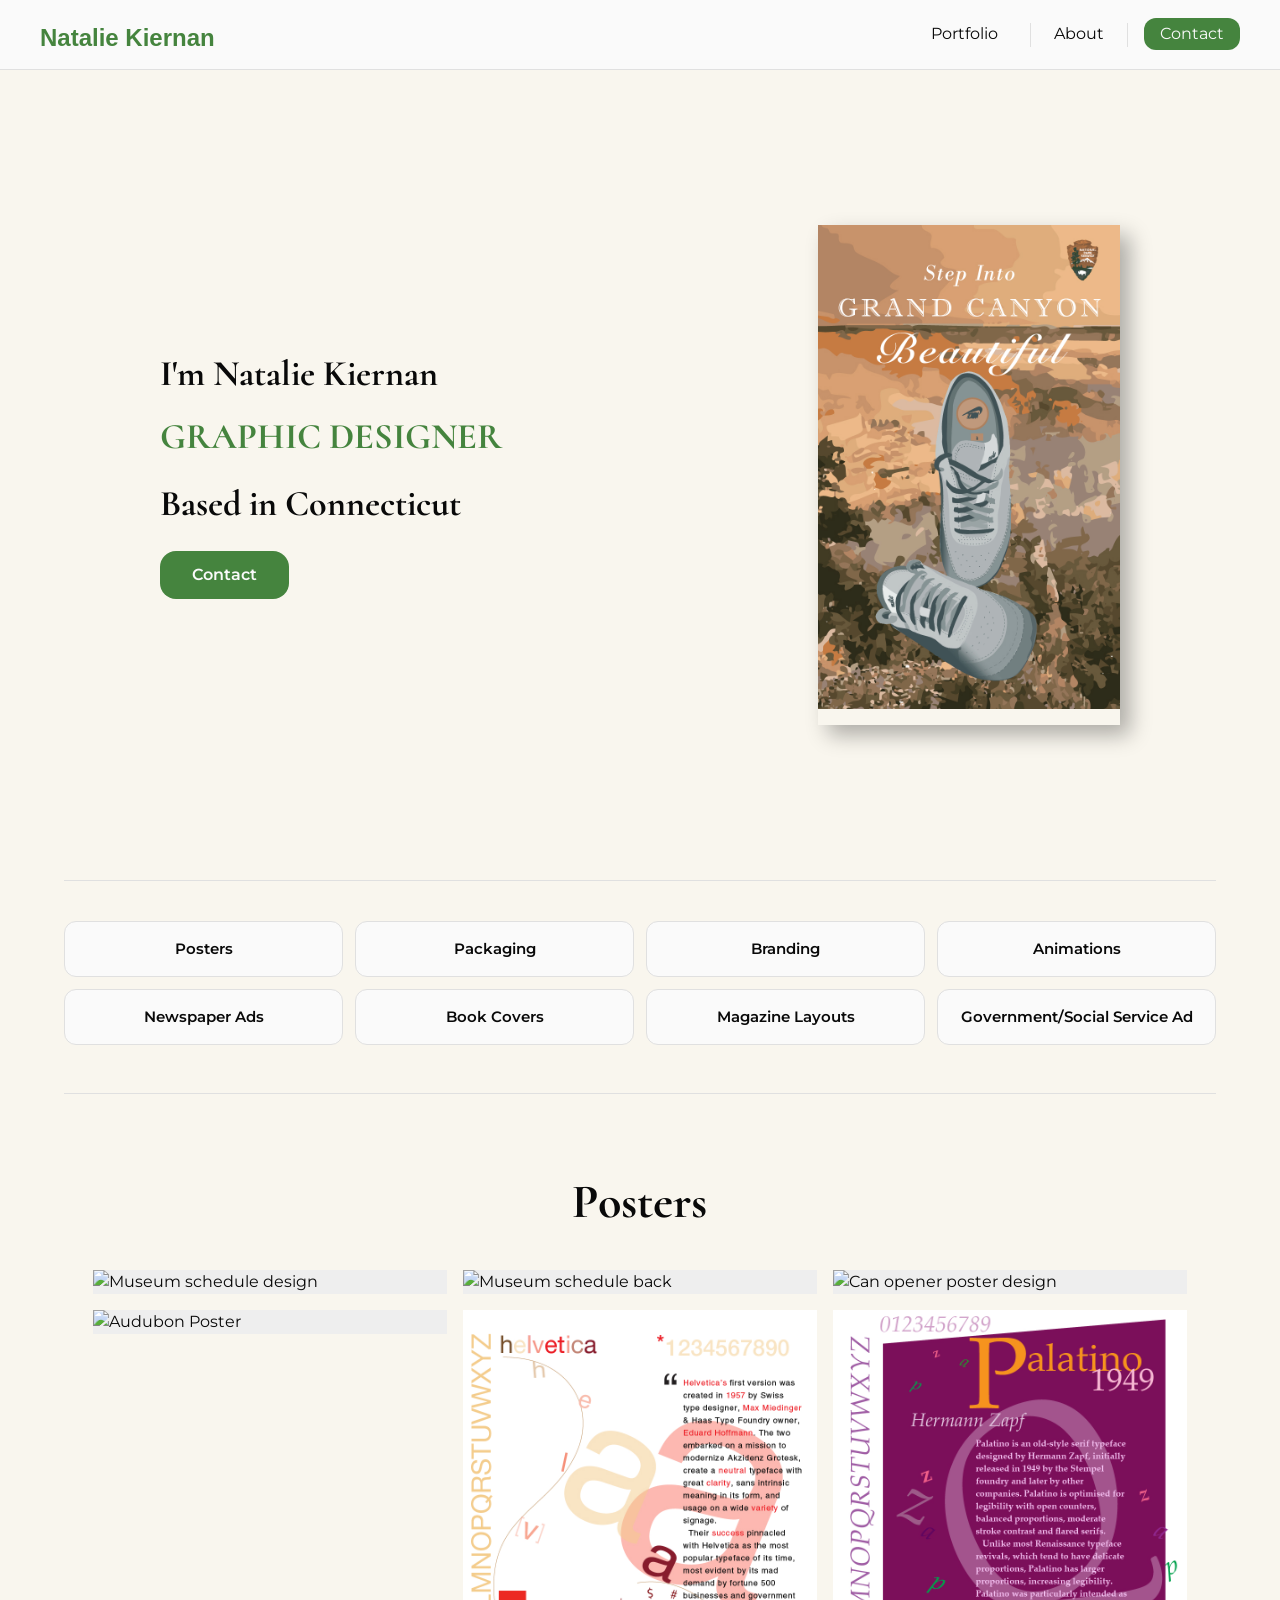
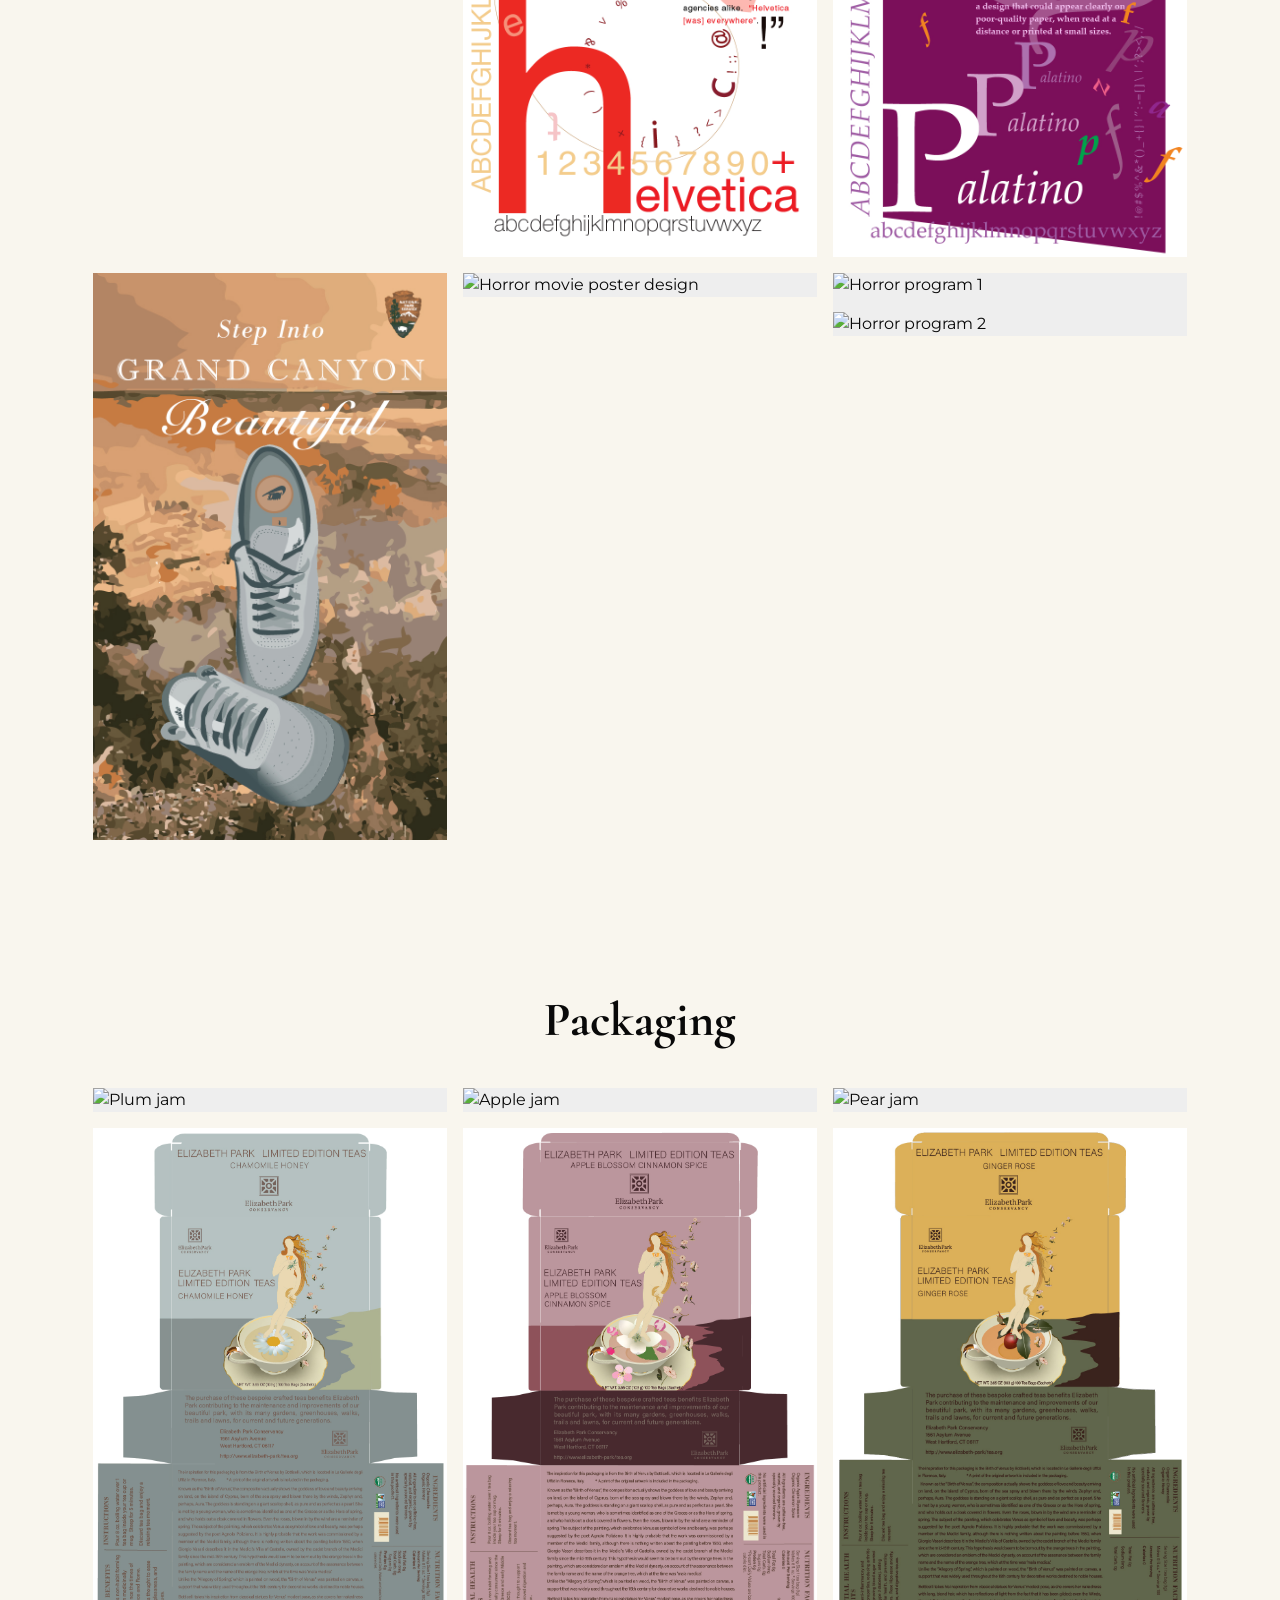
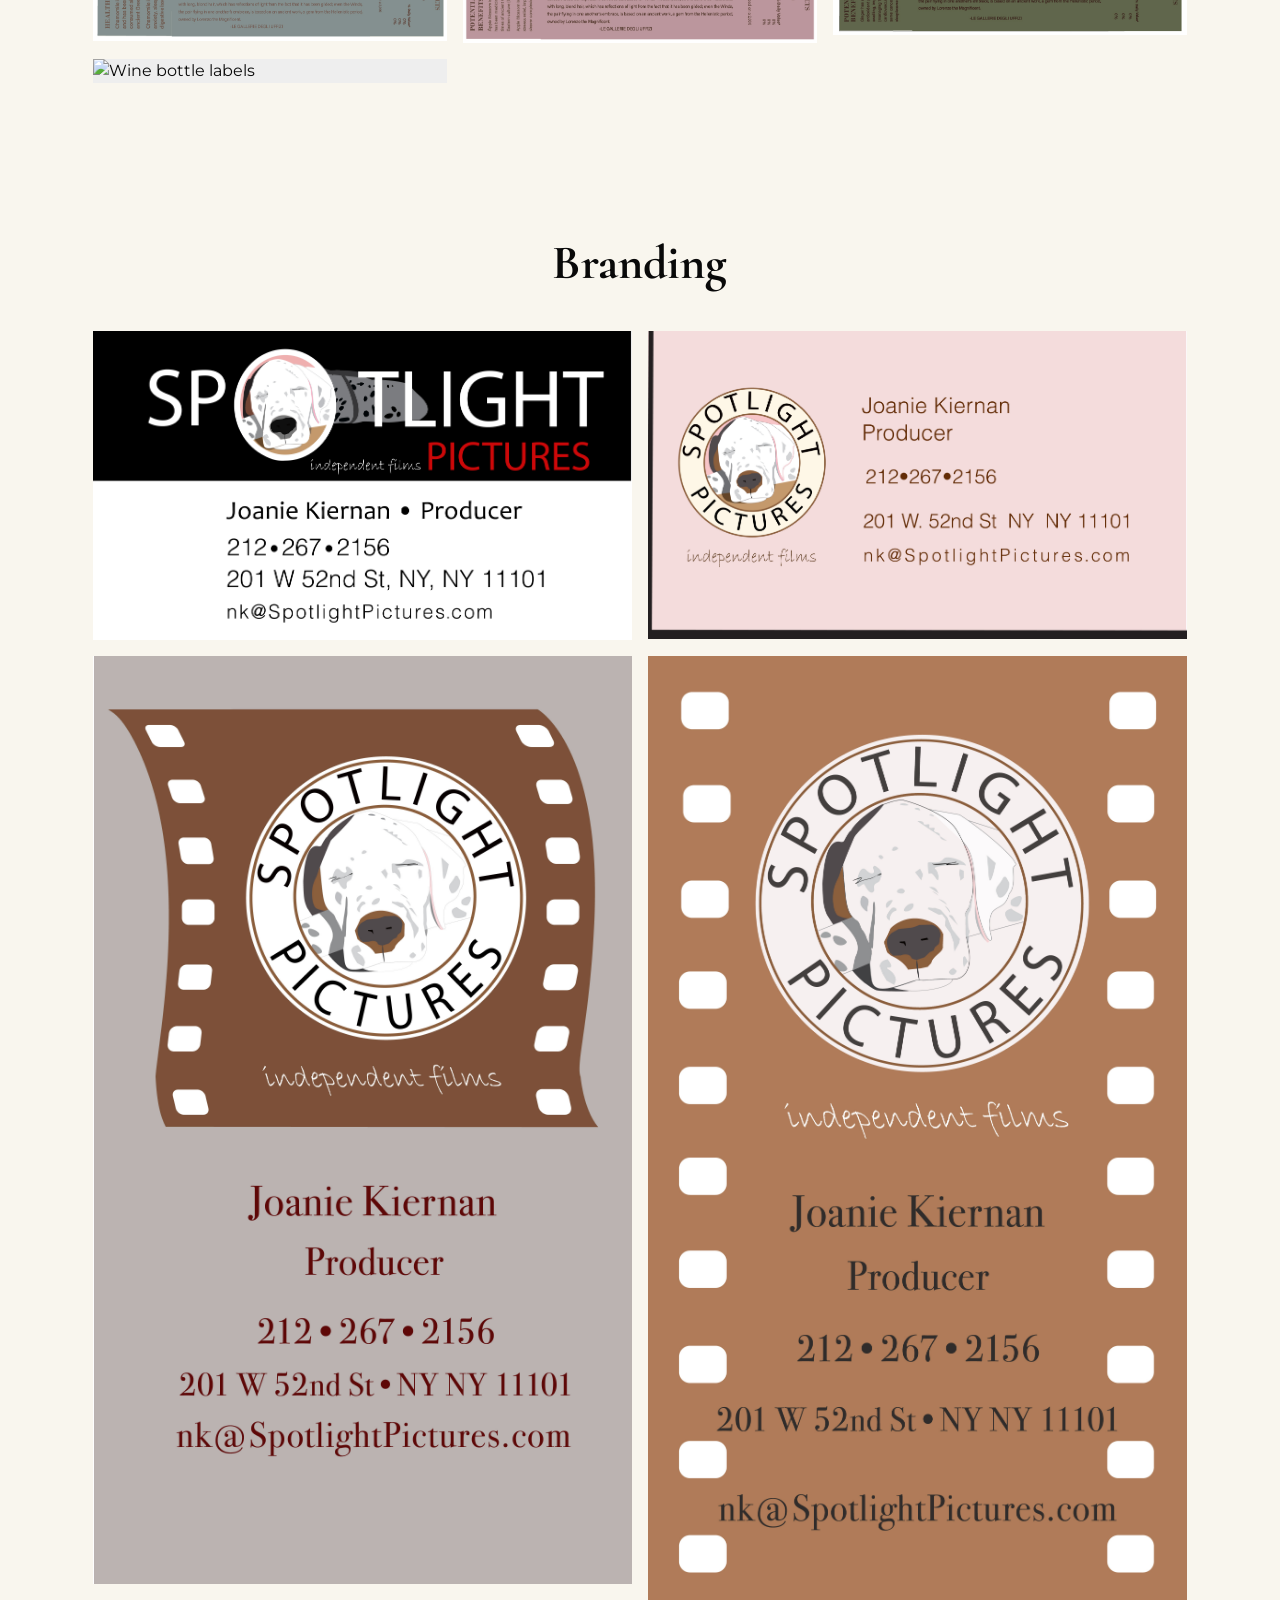
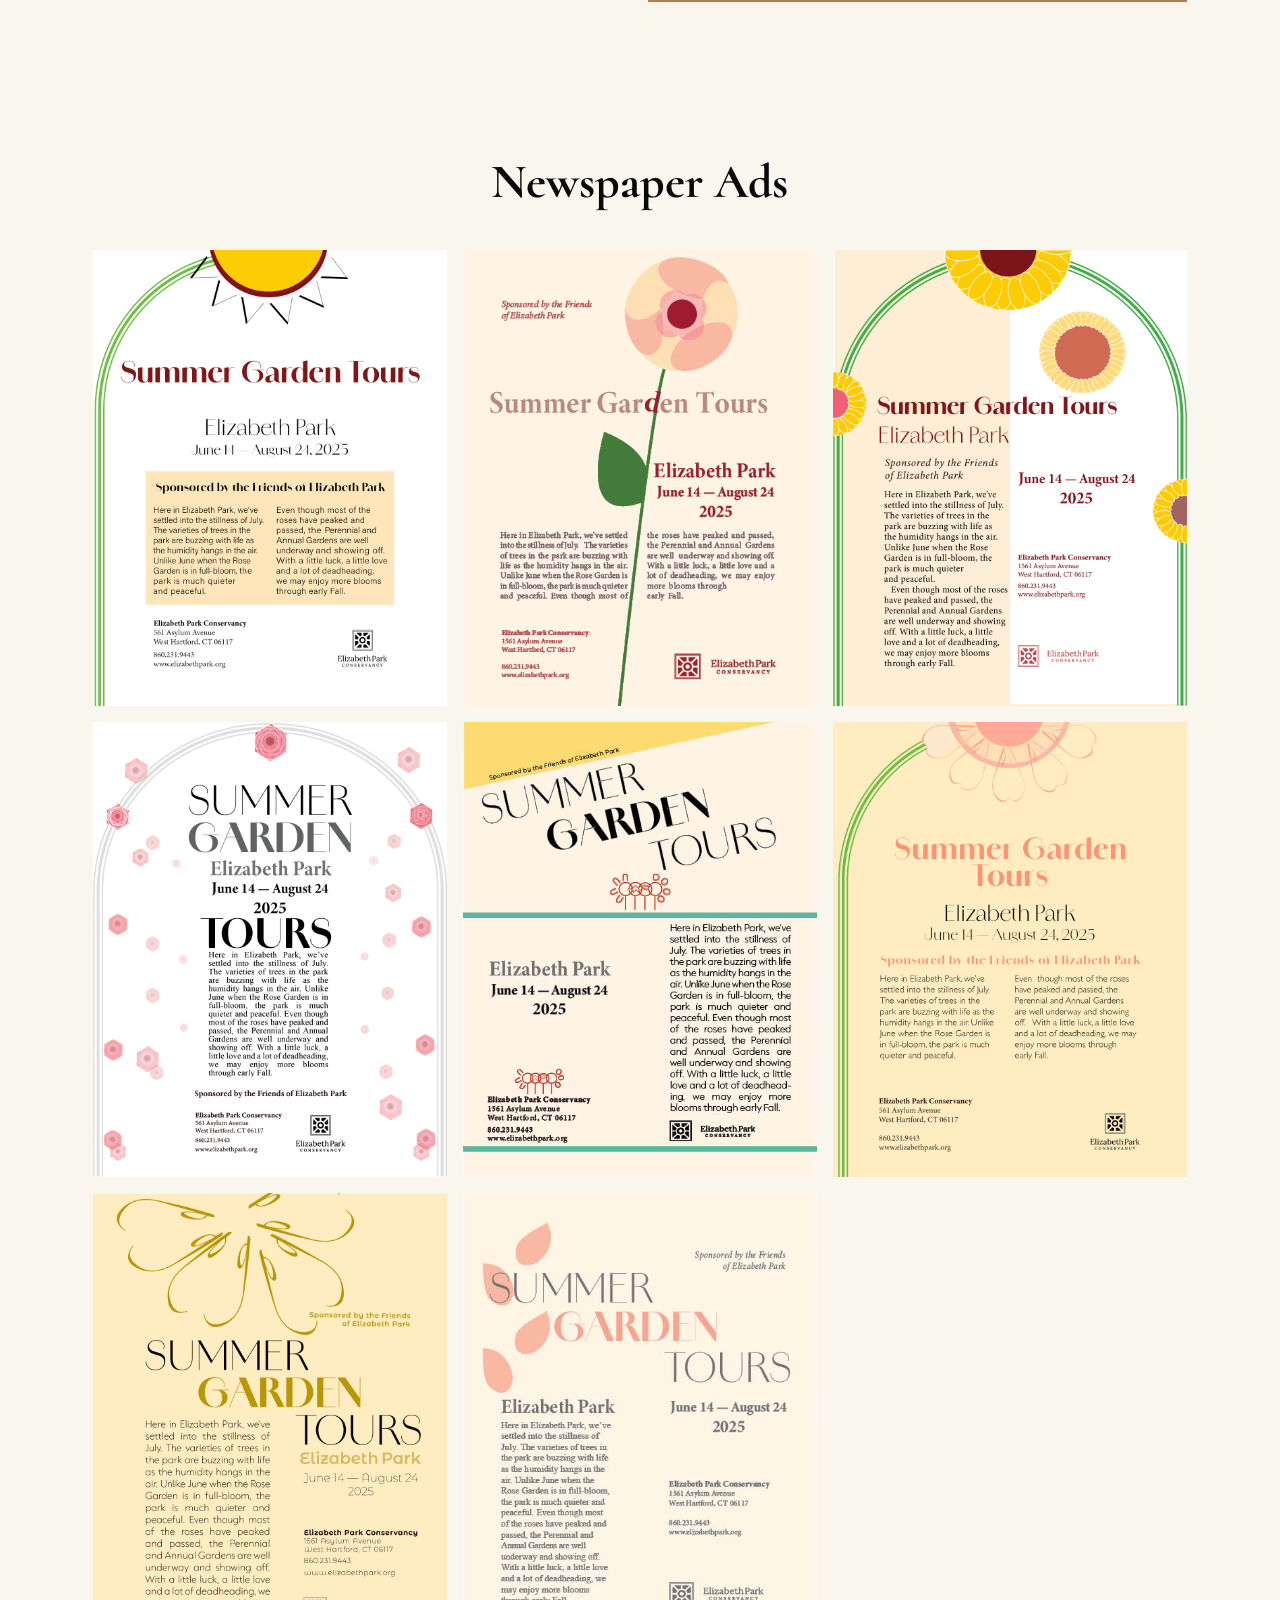
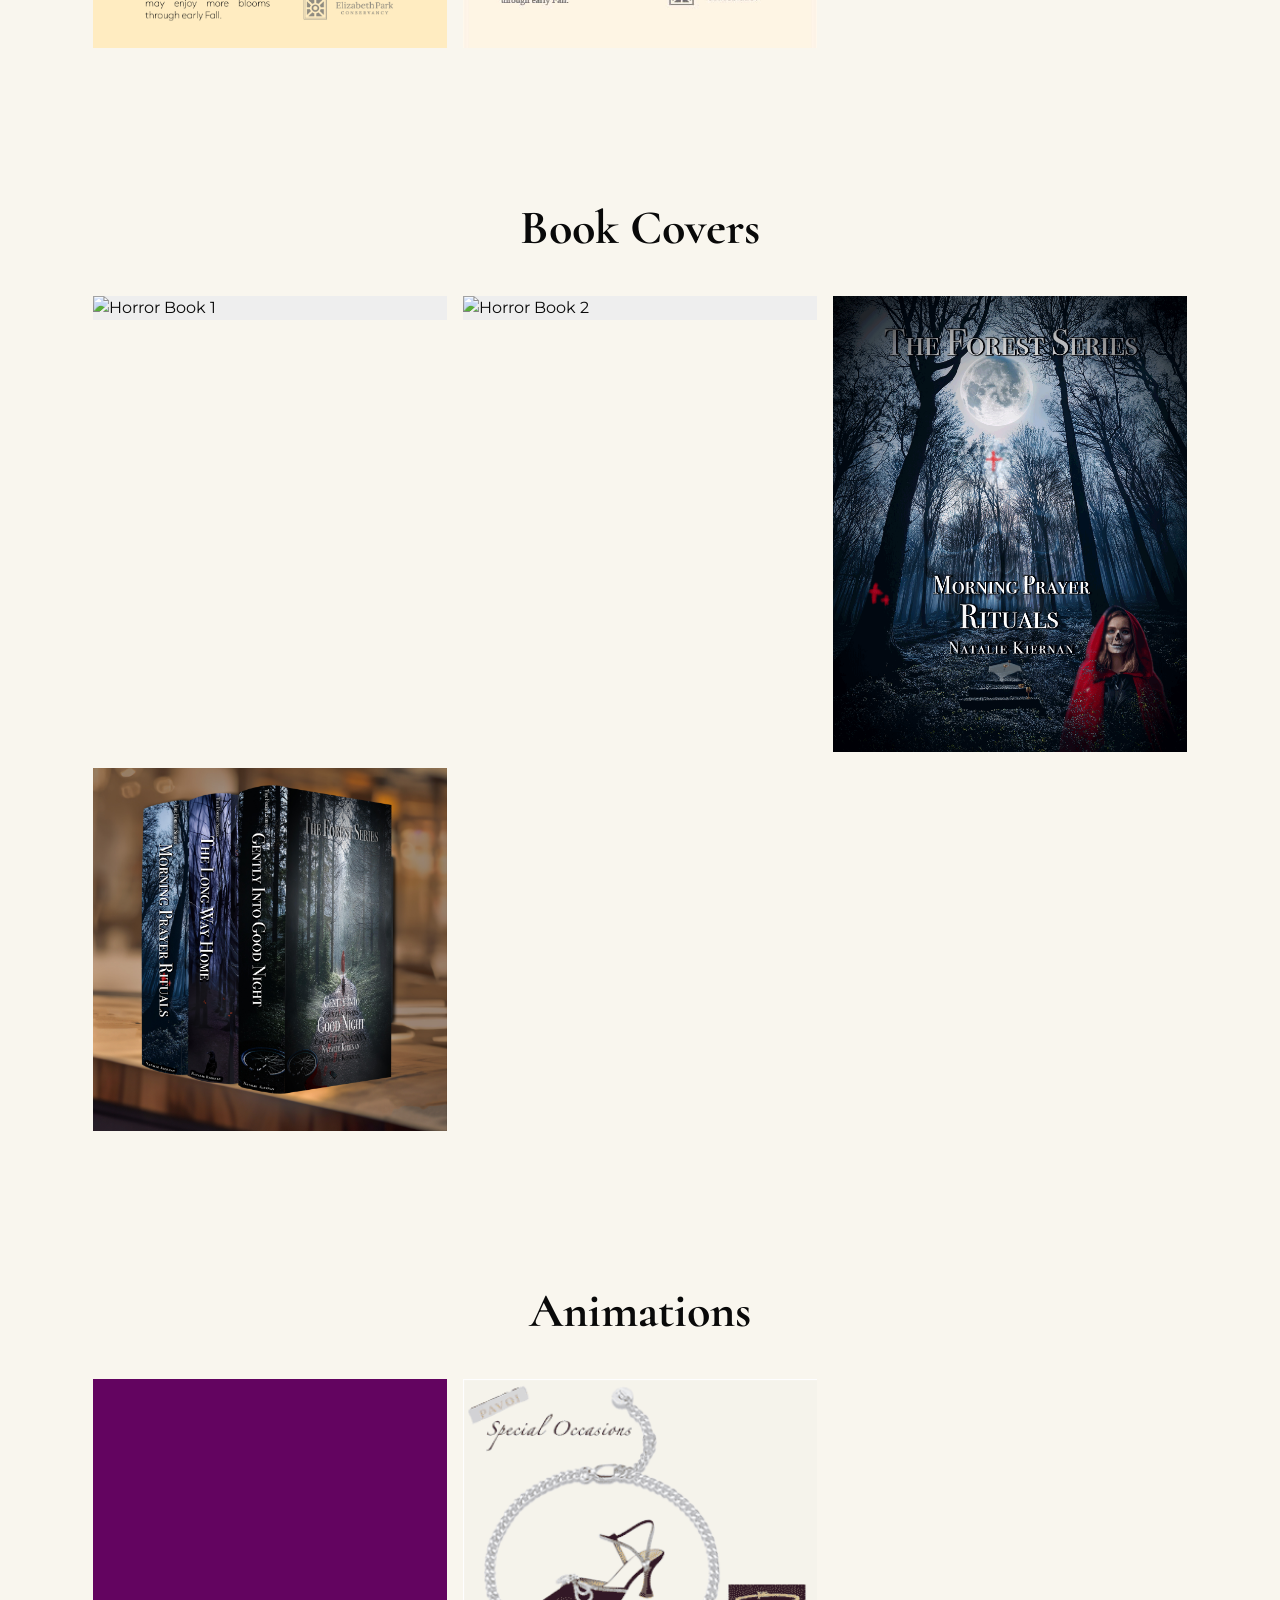
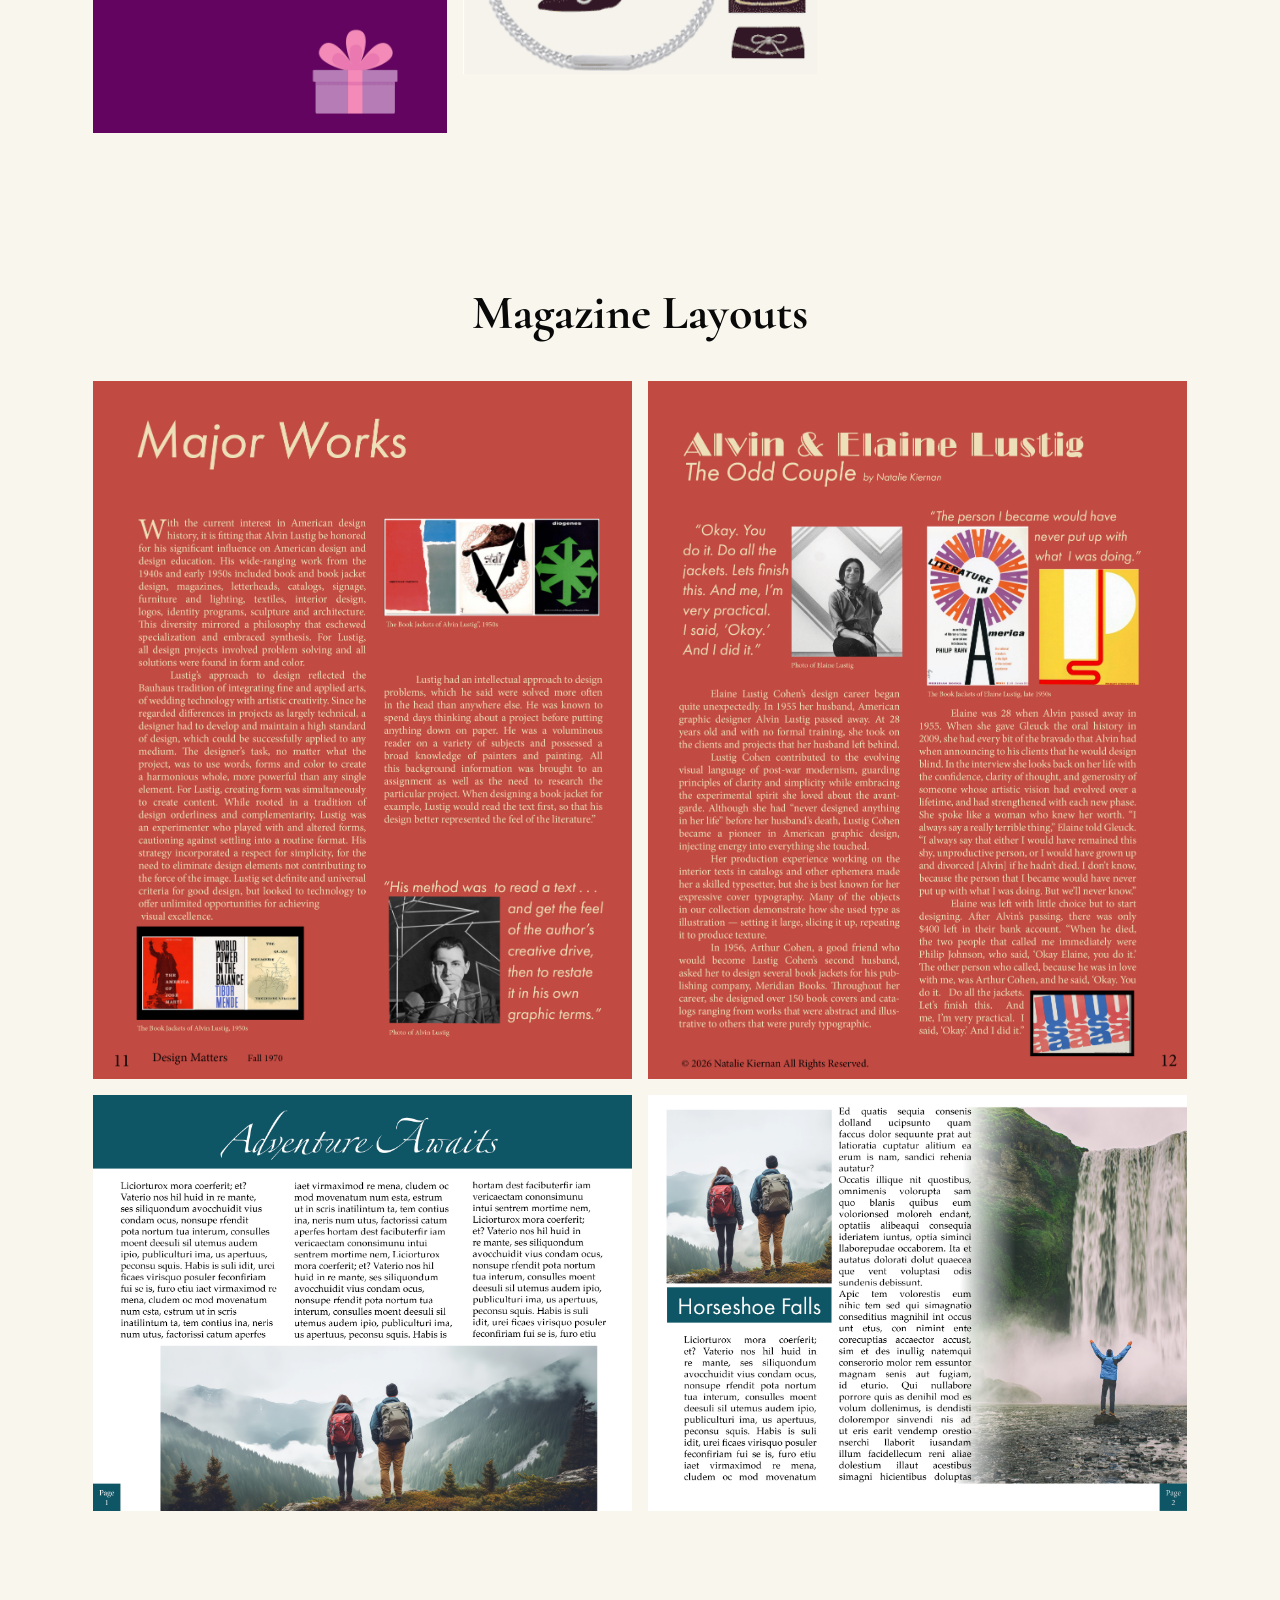
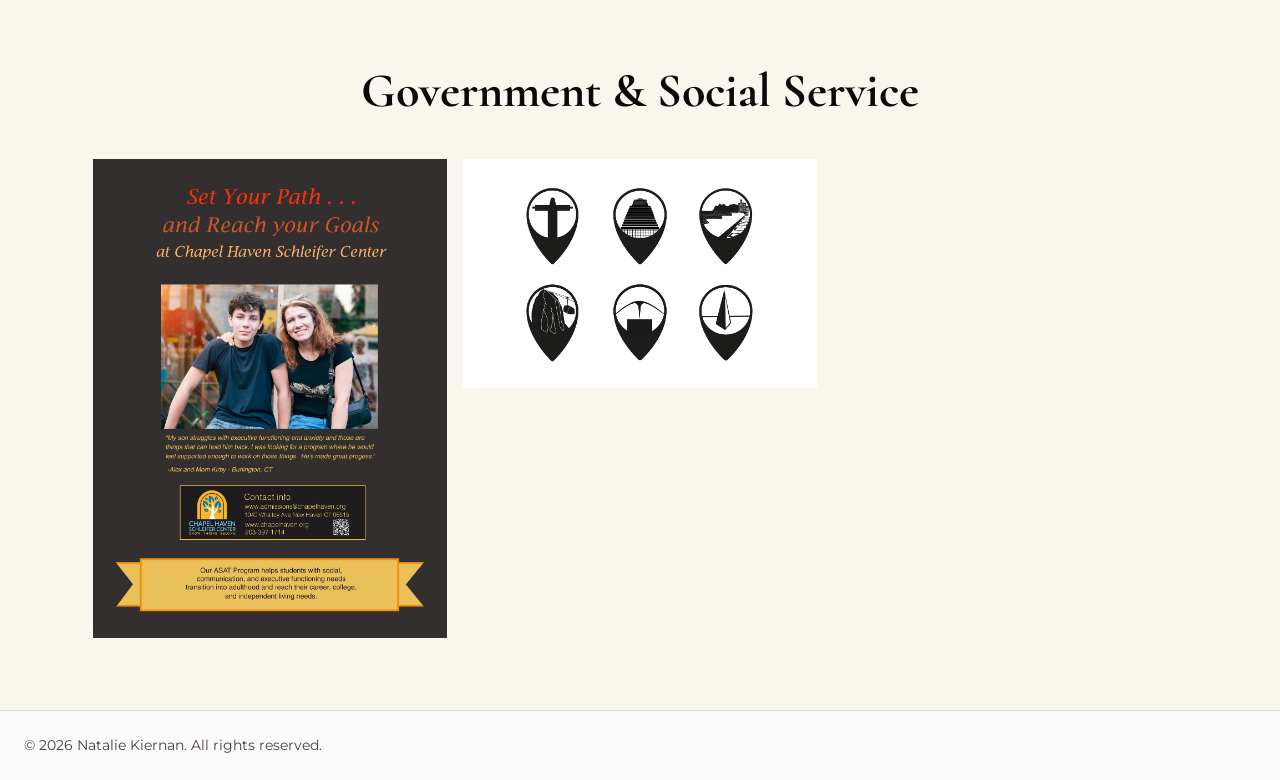
==== commit 16acf35c: "Update: ABOUT pg: space between text & Contact Button, Headshot: clarity (crisp code added)" ====
--- a/index.html
+++ b/index.html
@@ -1,13 +1,9 @@
 <!doctype html>
-
 <html lang="en">
   <head>
     <meta charset="UTF-8" />
     <meta name="viewport" content="width=device-width, initial-scale=1.0" />
     <title>Natalie Kiernan - Portfolio</title>
-    <meta name="graphic designer, Natalie Kiernan, Natalie Kiernan portfolio, Natalie Kiernan portfolio website" content="graphic designer, Natalie Kiernan, Natalie Kiernan portfolio, 
-    Natalie Kiernan Portfolio Website, graphic designer in CT, graphic designer intern, Illustrator, Illustrator in CT, Illustrator intern, recent graduate Graphic Design, 
-    recent graduate Illustration, Adobe Illustrator, Photoshop, InDesign, Lightroom, Photographer, Beginer Photographer"
     <link rel="icon" type="image/jpg" href="" />
     <link rel="stylesheet" href="style.css" />
   </head>
@@ -31,7 +27,8 @@
           <div class="info">
             <h1>I'm Natalie Kiernan</h1>
             <h1 class="hero-accent">GRAPHIC DESIGNER</h1>
-            <h2>Based in Burlington, Connecticut</h2>
+            <h2 style="margin-bottom: 20px">Based in Connecticut</h2>
+            <!--              <h2 style="margin-bottom: 20px;">Based in Connecticut</h2> -->
             <a class="button" href="contact.html">Contact</a>
           </div>
           <div class="picture">
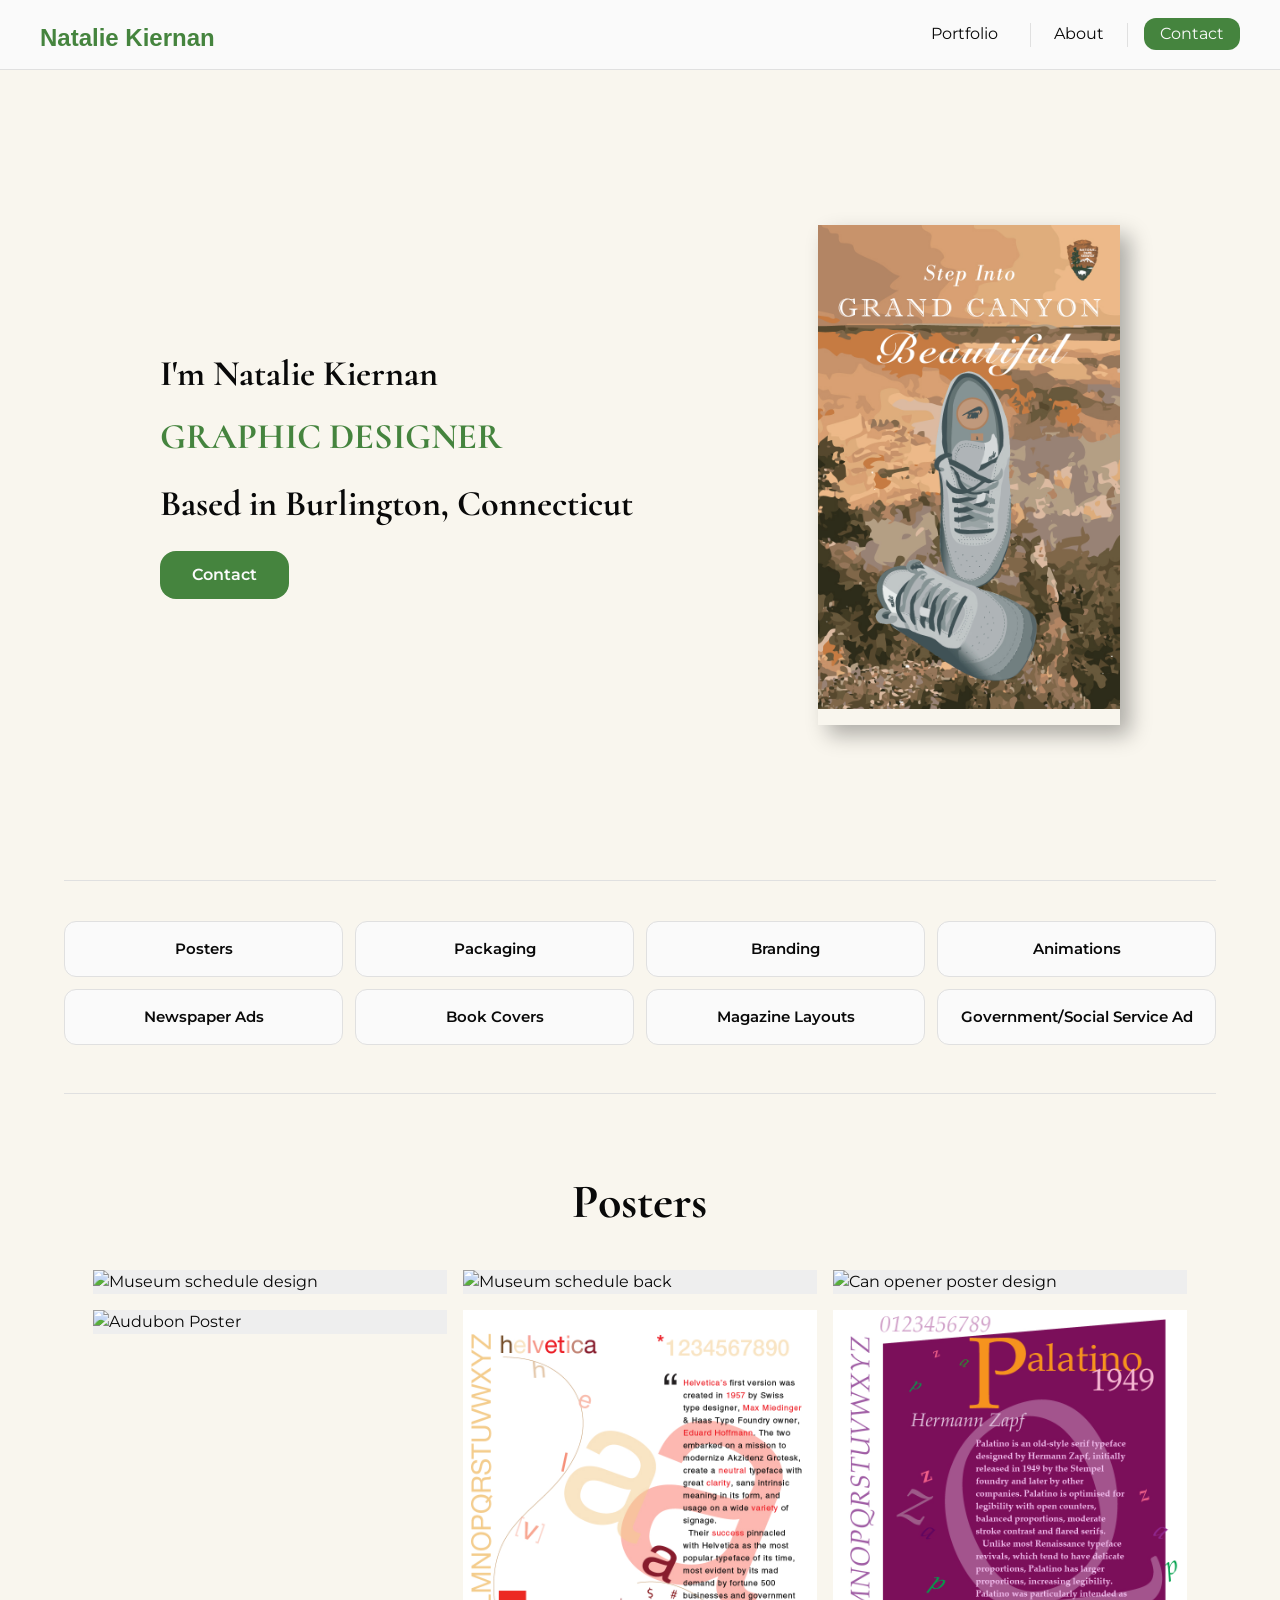
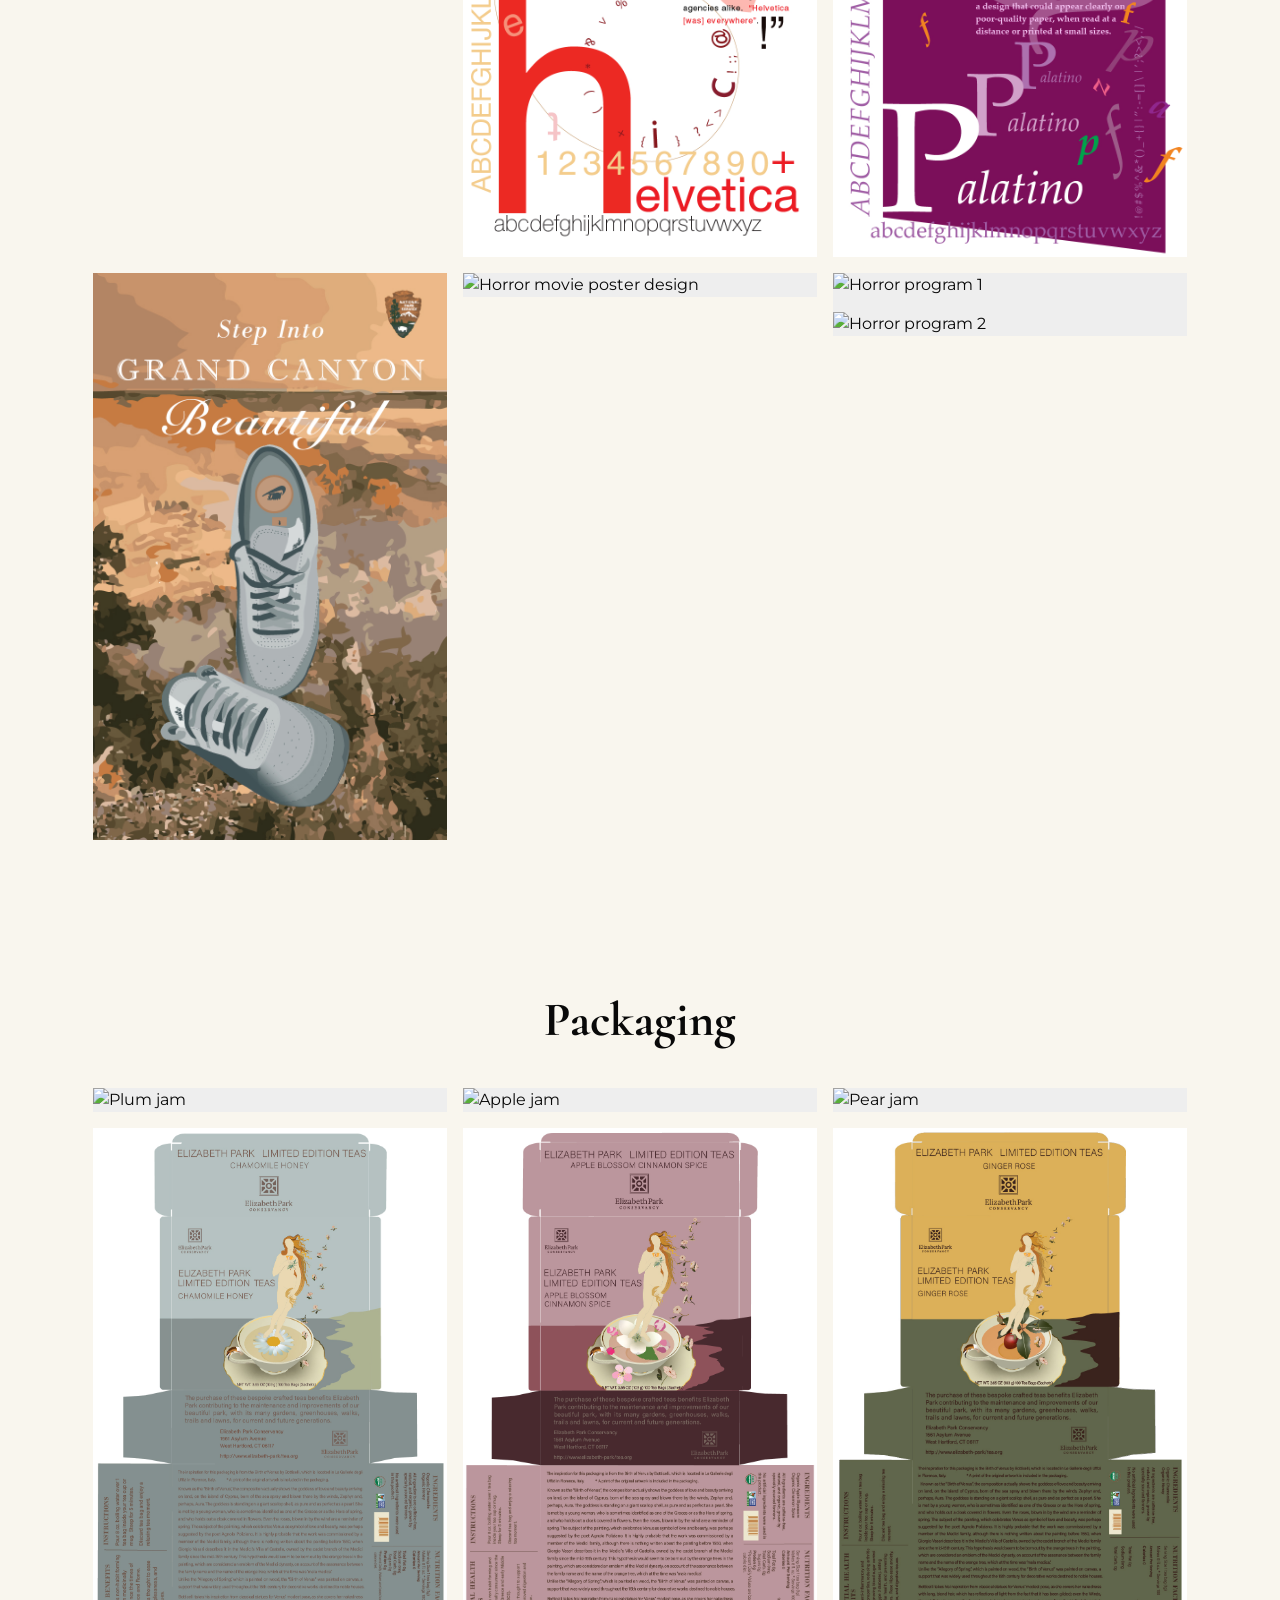
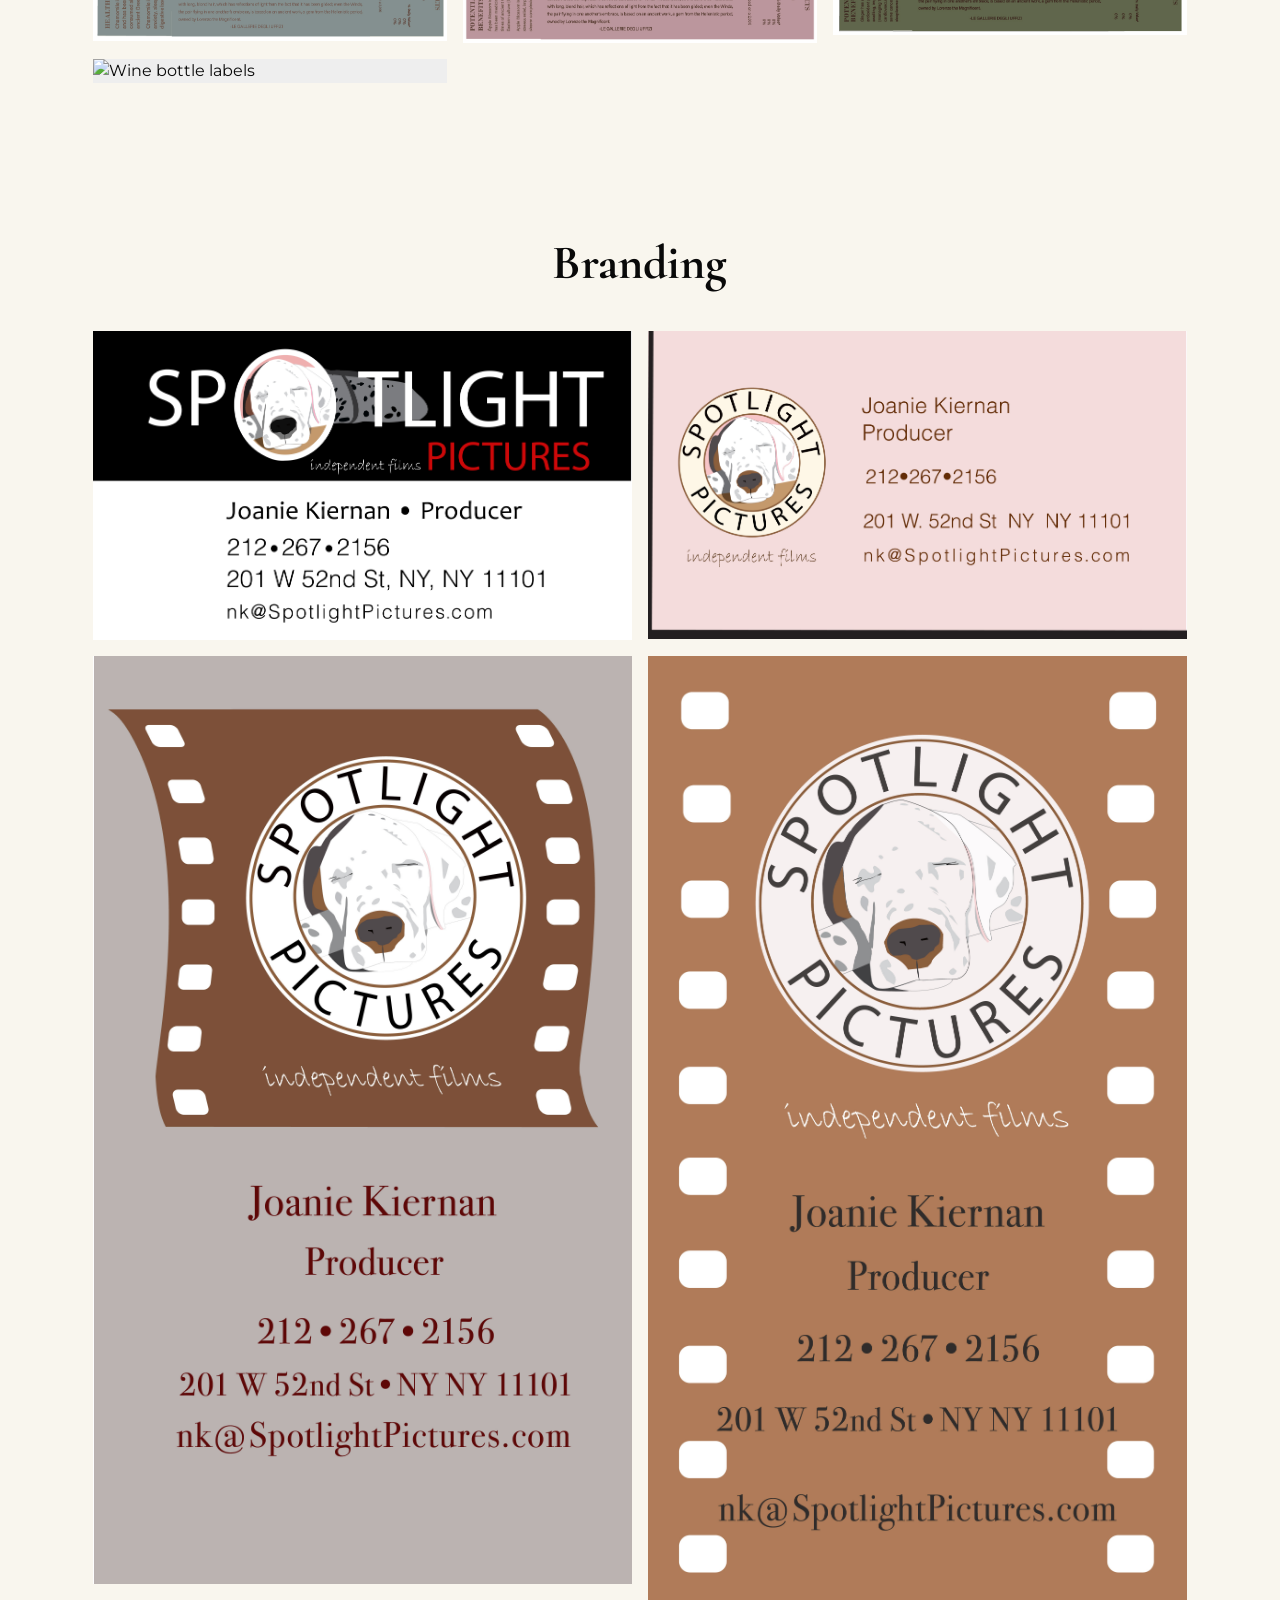
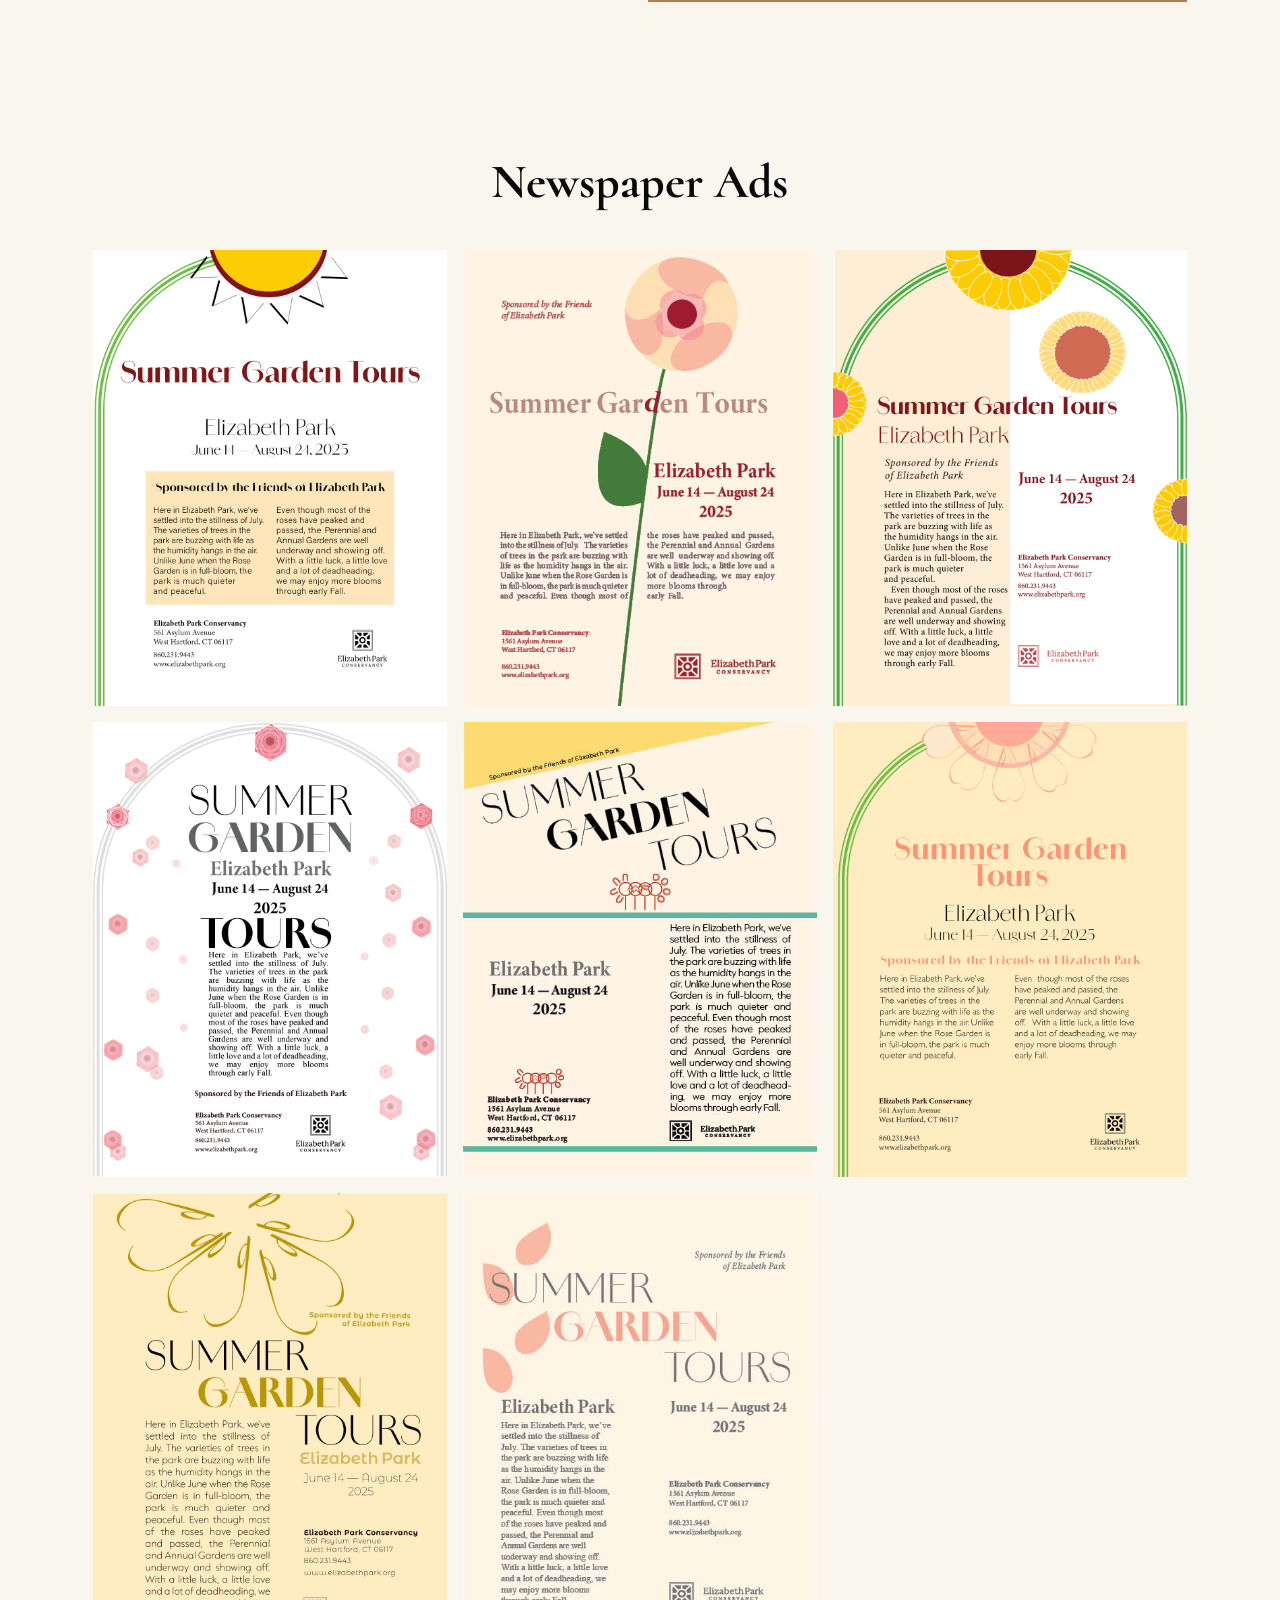
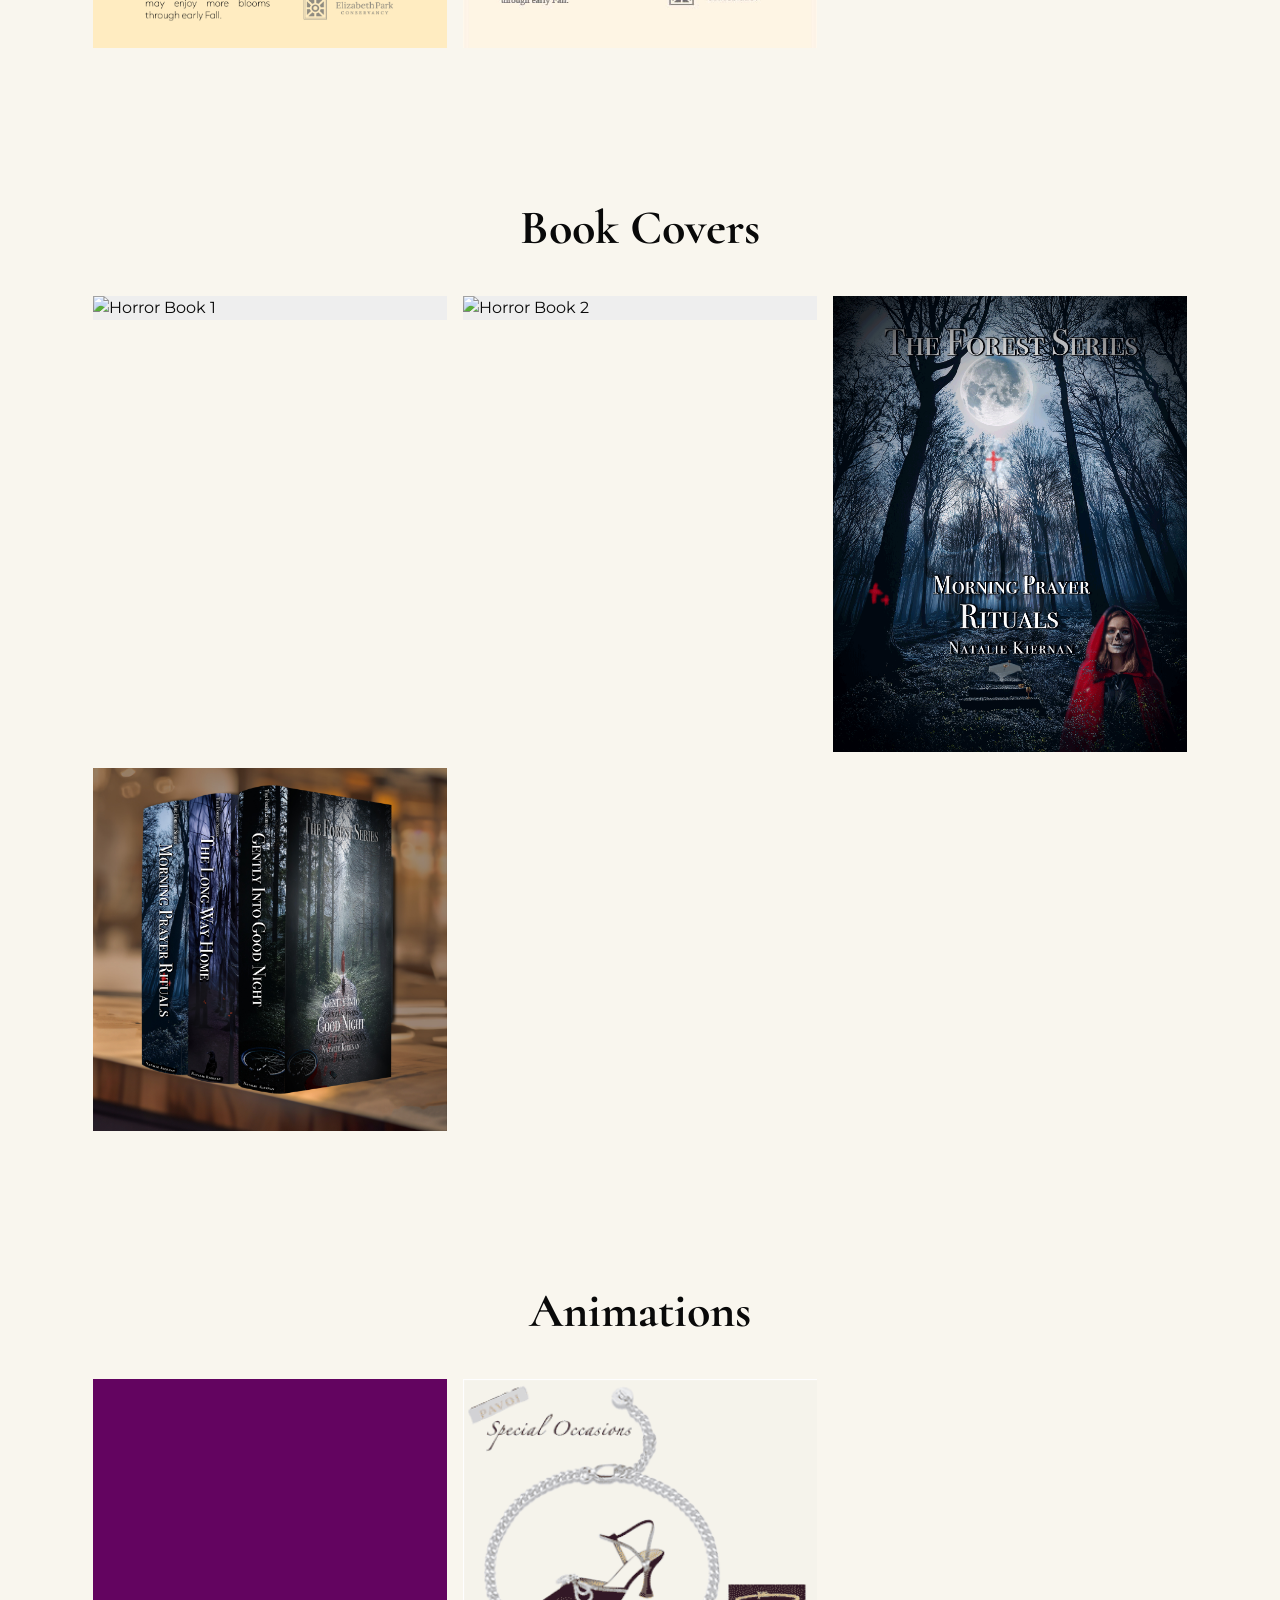
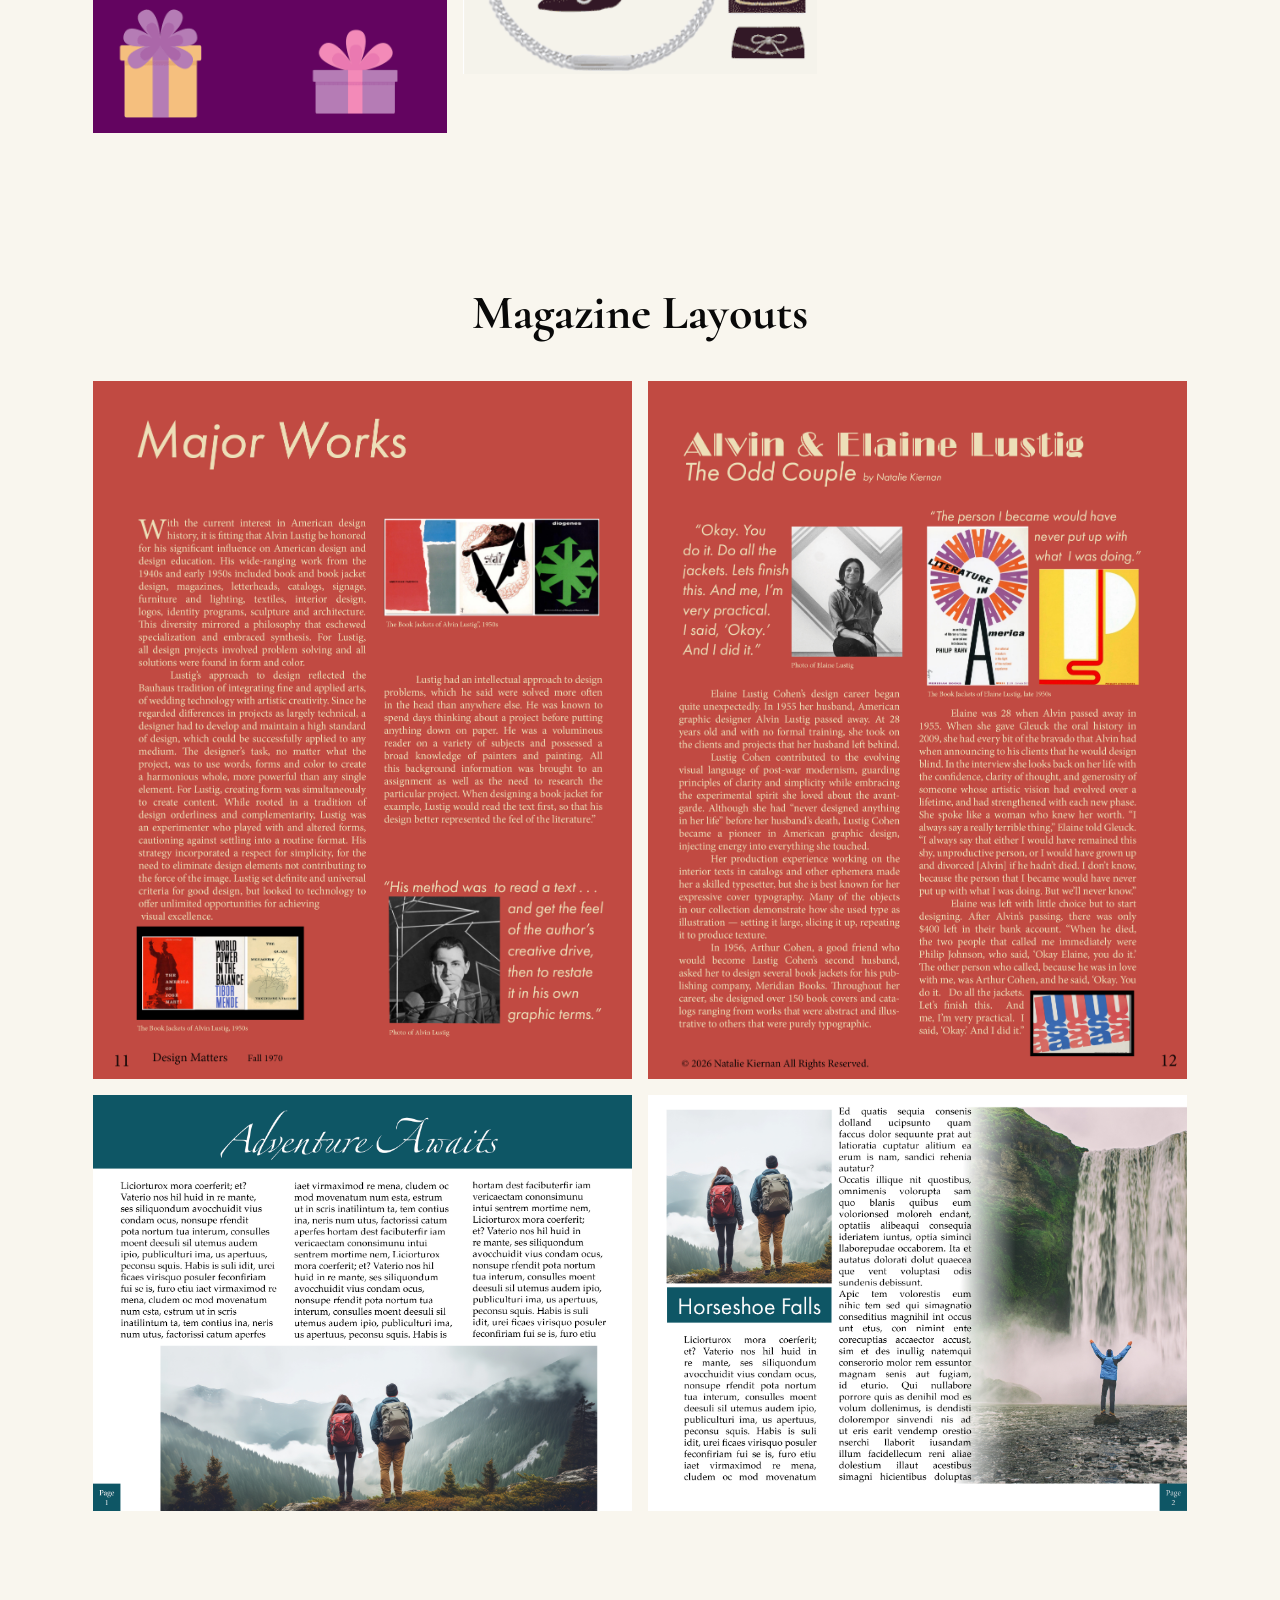
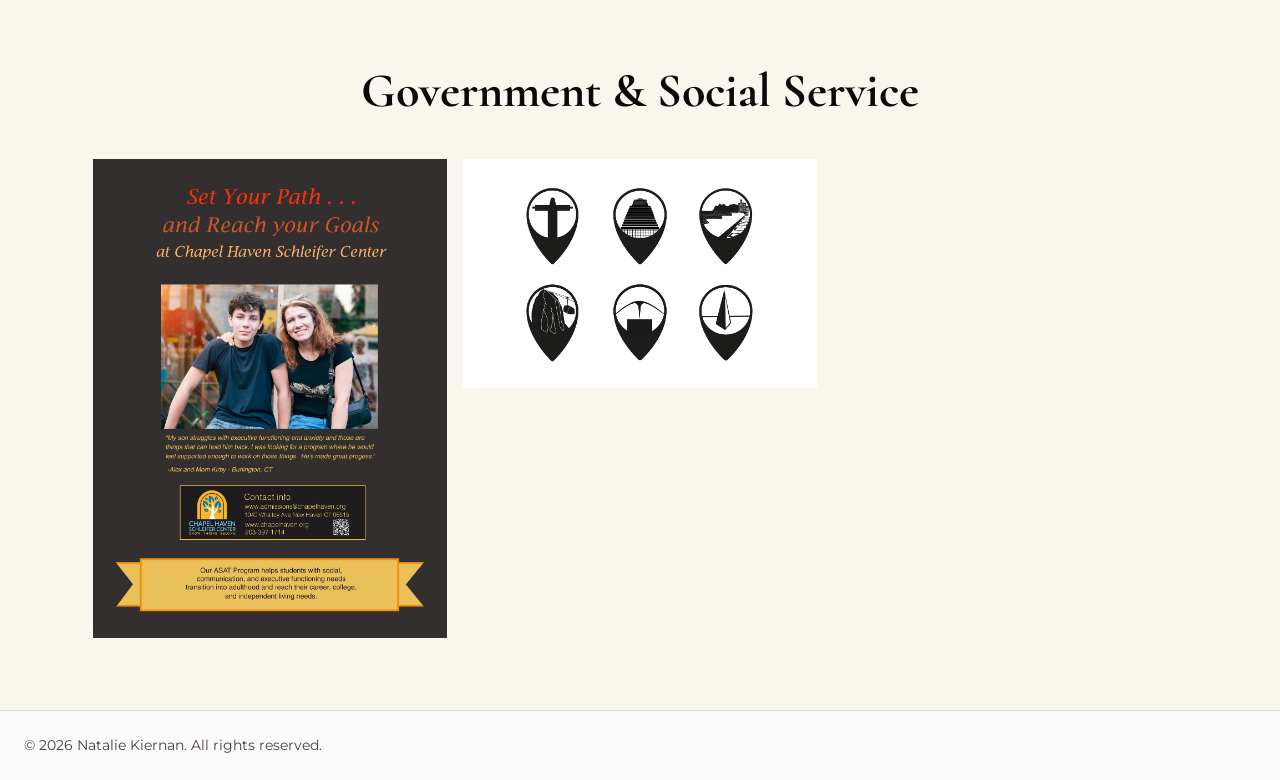
==== commit 6e01d9c3: "Hero pg: added space before CONTACT Button, ABOUT:PHOTO: Crisp command added" ====
--- a/index.html
+++ b/index.html
@@ -1,9 +1,13 @@
 <!doctype html>
+
 <html lang="en">
   <head>
     <meta charset="UTF-8" />
     <meta name="viewport" content="width=device-width, initial-scale=1.0" />
     <title>Natalie Kiernan - Portfolio</title>
+    <meta name="graphic designer, Natalie Kiernan, Natalie Kiernan portfolio, Natalie Kiernan portfolio website" content="graphic designer, Natalie Kiernan, Natalie Kiernan portfolio, 
+    Natalie Kiernan Portfolio Website, graphic designer in CT, graphic designer intern, Illustrator, Illustrator in CT, Illustrator intern, recent graduate Graphic Design, 
+    recent graduate Illustration, Adobe Illustrator, Photoshop, InDesign, Lightroom, Photographer, Beginer Photographer"
     <link rel="icon" type="image/jpg" href="" />
     <link rel="stylesheet" href="style.css" />
   </head>
@@ -27,8 +31,7 @@
           <div class="info">
             <h1>I'm Natalie Kiernan</h1>
             <h1 class="hero-accent">GRAPHIC DESIGNER</h1>
-            <h2 style="margin-bottom: 20px">Based in Connecticut</h2>
-            <!--              <h2 style="margin-bottom: 20px;">Based in Connecticut</h2> -->
+            <h2 style="margin-bottom: 20px">Based in Burlington, Connecticut</h2>
             <a class="button" href="contact.html">Contact</a>
           </div>
           <div class="picture">
